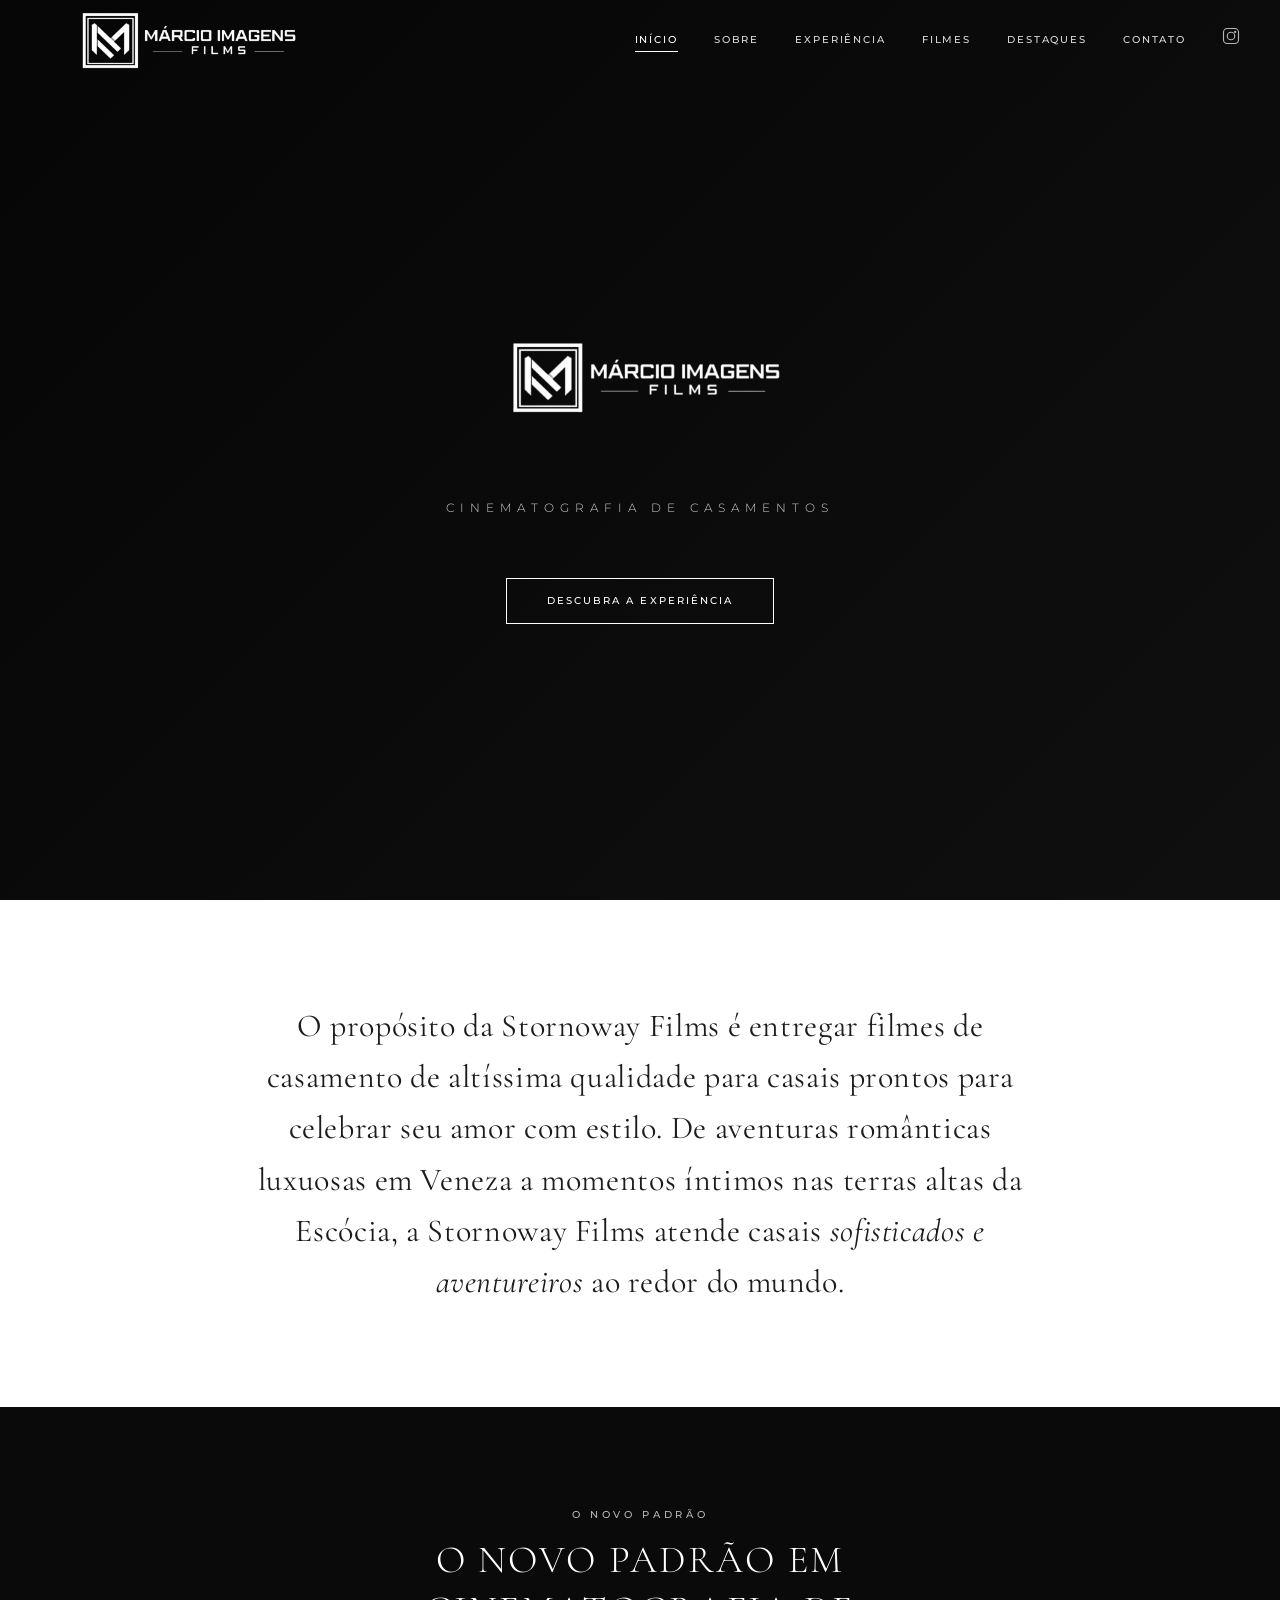
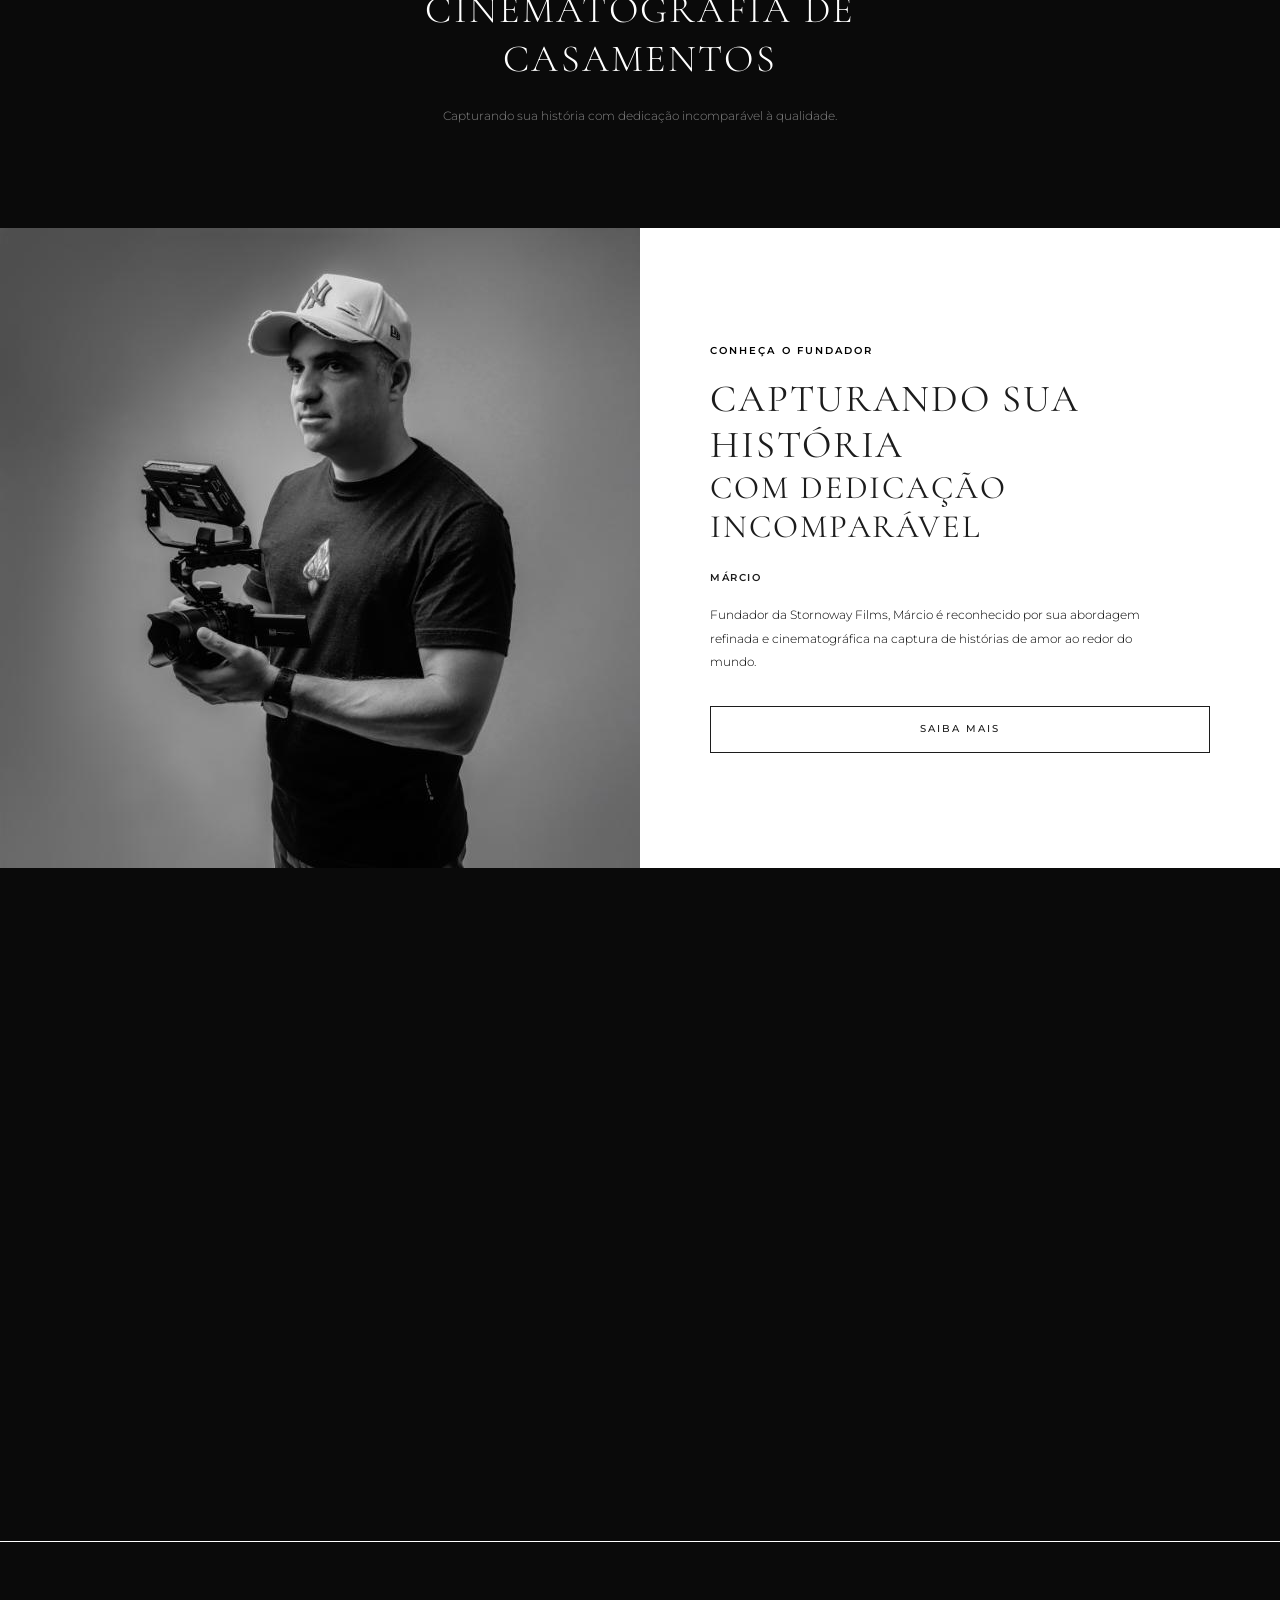
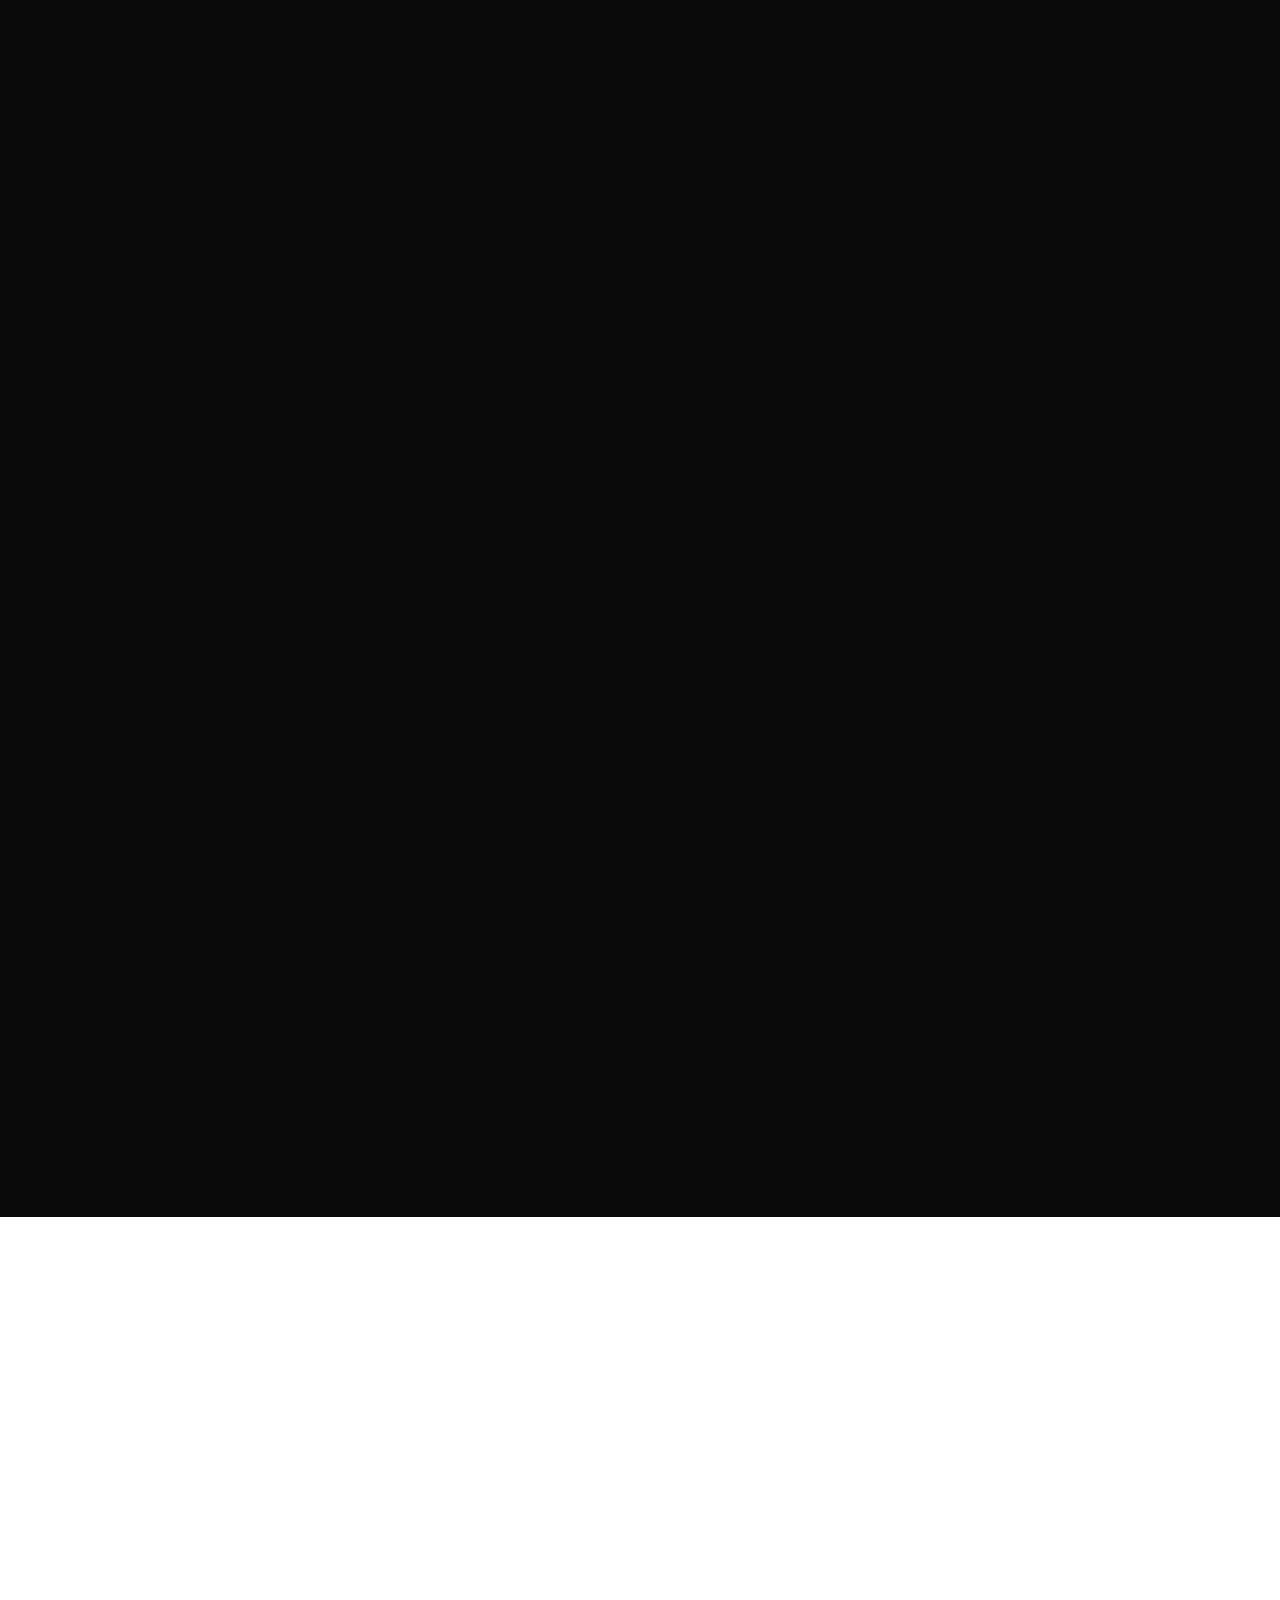
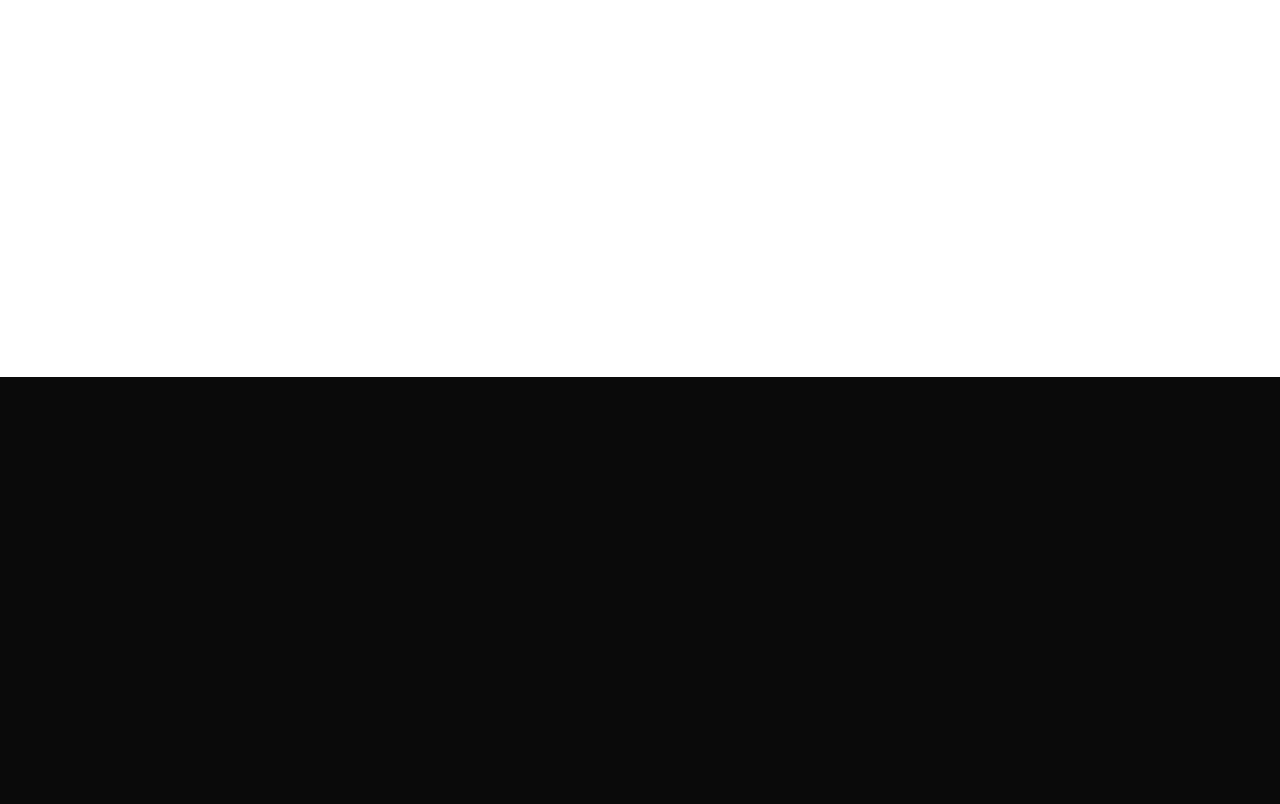
==== index.html @ 3cc6d854 "feat(home): swap hero video to download3.mp4 (compressed)" ====
<!DOCTYPE html>
<html lang="pt-BR">
<head>
  <meta charset="UTF-8" />
  <meta name="viewport" content="width=device-width, initial-scale=1" />
  <meta name="description" content="Stornoway Films — O novo padrão em cinematografia de casamentos. Capturando sua história com dedicação incomparável à qualidade." />
  <meta name="theme-color" content="#0A0A0A" />
  <link rel="preconnect" href="https://fonts.googleapis.com" />
  <link rel="preconnect" href="https://fonts.gstatic.com" crossorigin />
  <link rel="preload" as="image" href="/uploads/images/logo-transparente.png" fetchpriority="high" />
  <link rel="preload" as="video" href="/uploads/videos/download3.mp4" type="video/mp4" />
  <link rel="preload" as="style" href="/assets/css/style.css?v=20260422k" />
  <link href="https://fonts.googleapis.com/css2?family=Cormorant+Garamond:ital,wght@0,300;0,400;1,300;1,400&family=Great+Vibes&family=Montserrat:wght@300;400;500;600;700&display=swap" rel="stylesheet" />
  <title>Márcio Imagens e Filmes — Cinematografia de Casamentos</title>
  <link rel="stylesheet" href="/assets/css/style.css?v=20260422k" />
</head>
<body class="intro-active">

  <!-- ====== NETFLIX INTRO ====== -->
  <div class="intro-overlay" id="introOverlay">
    <img src="/uploads/images/logo-transparente.png" alt="Márcio Imagens e Filmes" class="intro-overlay__logo" fetchpriority="high" decoding="async" />
  </div>
  <script>
  (function(){
    var o=document.getElementById('introOverlay');
    if(!o)return;
    // Respeita preferência de movimento reduzido e libera o scroll cedo
    var reduce = window.matchMedia && window.matchMedia('(prefers-reduced-motion: reduce)').matches;
    var doneMs = reduce ? 180 : 450;
    var fadeMs = reduce ? 100 : 180;
    var finished = false;
    // Permite pular a intro com clique/toque/tecla
    function finishIntro() {
      if (finished) return;
      finished = true;
      if (o.parentNode) o.parentNode.removeChild(o);
      document.body.classList.remove('intro-active');
    }
    function startOutro() {
      if (o.classList.contains('intro--done')) return;
      o.classList.add('intro--done');
      setTimeout(finishIntro, fadeMs);
    }
    o.addEventListener('click', startOutro, { passive: true });
    window.addEventListener('keydown', function(e){ if(e.key==='Escape'||e.key===' '||e.key==='Enter') startOutro(); }, { once: true });
    setTimeout(startOutro, doneMs);
  })();
  </script>

  <!-- ====== NAVIGATION ====== -->
  <nav class="nav nav--transparent" id="navbar">
    <a href="/" class="nav__logo">
      <img src="/uploads/images/logo-transparente.png" alt="Márcio Imagens e Filmes" class="nav__logo-img" fetchpriority="high" decoding="async" />
    </a>
    <div class="nav__links">
      <a href="/" class="nav__link nav__link--active">Início</a>
      <a href="/about.html" class="nav__link">Sobre</a>
      <a href="/experience.html" class="nav__link">Experiência</a>
      <a href="/films.html" class="nav__link">Filmes</a>
      <a href="/featured-films.html" class="nav__link">Destaques</a>
      <a href="/contact.html" class="nav__link">Contato</a>
      <a href="https://www.instagram.com/stornowayfilms/" target="_blank" rel="noopener" class="nav__social" aria-label="Instagram">
        <svg width="18" height="18" viewBox="0 0 24 24" fill="none" stroke="currentColor" stroke-width="1.5"><rect x="2" y="2" width="20" height="20" rx="5"/><circle cx="12" cy="12" r="5"/><circle cx="17.5" cy="6.5" r="1.5" fill="currentColor" stroke="none"/></svg>
      </a>
    </div>
    <button class="nav__hamburger" id="hamburger" aria-label="Menu">
      <span></span><span></span><span></span>
    </button>
  </nav>

  <!-- Mobile Menu -->
  <div class="nav__mobile" id="mobileMenu">
    <a href="/" class="nav__mobile-link">Início</a>
    <a href="/about.html" class="nav__mobile-link">Sobre</a>
    <a href="/experience.html" class="nav__mobile-link">Experiência</a>
    <a href="/films.html" class="nav__mobile-link">Filmes</a>
    <a href="/featured-films.html" class="nav__mobile-link">Destaques</a>
    <a href="/contact.html" class="nav__mobile-link">Contato</a>
  </div>

  <!-- ====== HERO ====== -->
  <section class="hero">
    <div class="hero__bg">
      <video src="/uploads/videos/download3.mp4" autoplay muted loop playsinline preload="metadata"></video>
    </div>
    <div class="hero__overlay"></div>
    <div class="hero__content">
      <img src="/uploads/images/logo-transparente.png" alt="Márcio Imagens e Filmes" class="hero__logo" />
      <p class="hero__subtitle" data-cms="hero_subtitle_bottom">Cinematografia de Casamentos</p>
      <a href="/experience.html" class="btn btn--outline-white" style="margin-top: 20px;" data-cms="hero_cta_text">Descubra a Experiência</a>
    </div>
  </section>

  <!-- ====== BRAND STATEMENT ====== -->
  <section class="brand-statement reveal">
    <div class="brand-statement__inner">
      <p class="brand-statement__text" data-cms="brand_statement">
        O propósito da Stornoway Films é entregar filmes de casamento de altíssima qualidade para casais prontos para celebrar seu amor com estilo. De aventuras românticas luxuosas em Veneza a momentos íntimos nas terras altas da Escócia, a Stornoway Films atende casais <em>sofisticados e aventureiros</em> ao redor do mundo.
      </p>
    </div>
  </section>

  <!-- ====== THE RE-IMAGINED STANDARD ====== -->
  <section class="cta-section cta-section--black reveal">
    <span class="section-label section-label--light">O Novo Padrão</span>
    <h2 class="cta-section__title" style="color: var(--white); max-width: 700px; margin: 0 auto 20px;">O Novo Padrão em Cinematografia de Casamentos</h2>
    <p style="font-family: var(--font-sans); font-size: 0.75rem; font-weight: 300; line-height: 1.9; color: rgba(255,255,255,0.5); max-width: 550px; margin: 0 auto;">
      Capturando sua história com dedicação incomparável à qualidade.
    </p>
  </section>


  <!-- ====== MEET THE FOUNDERS ====== -->
  <section class="split split--cream reveal">
    <div class="split__image">
      <img src="/uploads/images/foto-do-fundador.png" alt="Márcio — Fundador" loading="lazy" data-cms="founder_image" />
    </div>
    <div class="split__content">
      <span class="split__heading">Conheça o Fundador</span>
      <h2 class="split__title">Capturando Sua História<span>Com Dedicação Incomparável</span></h2>
      <p class="split__names" data-cms="founder_name">Márcio</p>
      <p class="split__text" data-cms="founder_bio">
        Fundador da Stornoway Films, Márcio é reconhecido por sua abordagem refinada e cinematográfica na captura de histórias de amor ao redor do mundo.
      </p>
      <a href="/about.html" class="btn btn--outline-dark">Saiba Mais</a>
    </div>
  </section>

  <!-- ====== FEATURED FILMS PREVIEW ====== -->
  <section class="films-grid reveal">
    <div class="films-grid__header">
      <span class="section-label section-label--light">Portfólio</span>
      <h2 class="films-grid__title">Filmes em Destaque</h2>
      <p class="films-grid__subtitle">Da sua primeira consulta à entrega do seu filme de casamento, estamos comprometidos com a excelência em cada etapa.</p>
    </div>
    <div class="films-grid__items">
      <a href="/featured-films.html" class="film-card">
        <img src="https://images.unsplash.com/photo-1583939003579-730e3918a45a?w=600&q=80" alt="Adriana & Tyler" loading="lazy" />
        <div class="film-card__overlay">
          <span class="film-card__name">Adriana &amp; Tyler</span>
          <span class="film-card__location">Salt Lake City, UT</span>
        </div>
      </a>
      <a href="/featured-films.html" class="film-card">
        <img src="https://images.unsplash.com/photo-1606216794074-735e91aa2c92?w=600&q=80" alt="McKenzie & Spencer" loading="lazy" />
        <div class="film-card__overlay">
          <span class="film-card__name">McKenzie &amp; Spencer</span>
          <span class="film-card__location">Seattle, WA</span>
        </div>
      </a>
      <a href="/featured-films.html" class="film-card">
        <img src="https://images.unsplash.com/photo-1465495976277-4387d4b0b4c6?w=600&q=80" alt="Mason & Jeff" loading="lazy" />
        <div class="film-card__overlay">
          <span class="film-card__name">Mason &amp; Jeff</span>
          <span class="film-card__location">Aspen, CO</span>
        </div>
      </a>
    </div>
    <a href="/films.html" class="btn btn--outline-white">Ver Todos os Filmes</a>
  </section>

  <!-- ====== DEPOIMENTO ====== -->
  <section class="testimonial reveal">
    <div class="testimonial__bg">
      <video src="/uploads/videos/download%20(2).mp4" autoplay muted loop playsinline preload="metadata"></video>
    </div>
    <div class="testimonial__overlay"></div>
    <div class="testimonial__content">
      <p class="testimonial__label">Luxo Atemporal</p>
      <h2 class="testimonial__heading">Amor dos Clientes</h2>
      <p class="testimonial__quote" data-cms="testimonial_quote">
        "Nem sei por onde começar. O trabalho deles fala por si só. Nunca me senti tão confortável diante de uma câmera. O vídeo que criaram... <em>foi uma obra-prima.</em> Foi tão pessoal à nossa história, nosso relacionamento e jornada. Não consigo recomendá-los o suficiente."
      </p>
      <p class="testimonial__author" data-cms="testimonial_author">Dallin e Morgan</p>
    </div>
  </section>

  <!-- ====== SHOWREEL VIDEO ====== -->
  <section class="film-video-section reveal">
    <div class="film-video-section__inner">
      <p class="film-video-section__label">Assista</p>
      <h3 class="film-video-section__title">Showreel 2026</h3>
      <div class="video-embed">
        <iframe src="https://www.youtube.com/embed/VIDEO_ID_SHOWREEL" title="Stornoway Films — Showreel 2026" allow="accelerometer; autoplay; clipboard-write; encrypted-media; gyroscope; picture-in-picture" allowfullscreen loading="lazy"></iframe>
      </div>
    </div>
  </section>

  <!-- ====== CTA ====== -->
  <section class="cta-section cta-section--cream reveal">
    <p class="cta-section__subtitle">Vamos Capturar Sua História</p>
    <h2 class="cta-section__title">Viva um Filme de Casamento<br>Tão Inesquecível Quanto Seu Amor</h2>
    <a href="/contact.html" class="btn btn--solid-dark">Entre em Contato</a>
  </section>

  <!-- ====== IMAGE BANNER ====== -->
  <section class="image-banner">
    <img src="https://images.unsplash.com/photo-1519741497674-611481863552?w=400&q=80" alt="" loading="lazy" />
    <img src="https://images.unsplash.com/photo-1583939003579-730e3918a45a?w=400&q=80" alt="" loading="lazy" />
    <img src="https://images.unsplash.com/photo-1606216794074-735e91aa2c92?w=400&q=80" alt="" loading="lazy" />
    <img src="https://images.unsplash.com/photo-1465495976277-4387d4b0b4c6?w=400&q=80" alt="" loading="lazy" />
  </section>

  <!-- ====== FOOTER ====== -->
  <footer class="footer">
    <img src="/uploads/images/logo-transparente.png" alt="Stornoway Films" class="footer__logo-img" loading="lazy" decoding="async" />
    <p class="footer__tagline" data-cms="footer_tagline">Cinematografia de Casamentos</p>
    <p class="footer__desc" data-cms="footer_description">
      Uma produtora internacional de filmes de casamento de luxo, construindo uma comunidade de aprendizado e inspiração para cineastas.
    </p>
    <nav class="footer__nav">
      <a href="/" class="footer__link">Início</a>
      <a href="/about.html" class="footer__link">Sobre</a>
      <a href="/experience.html" class="footer__link">Experiência</a>
      <a href="/films.html" class="footer__link">Filmes</a>
      <a href="/featured-films.html" class="footer__link">Destaques</a>
      <a href="/contact.html" class="footer__link">Contato</a>
    </nav>
    <div class="footer__social">
      <a href="https://www.instagram.com/stornowayfilms/" target="_blank" rel="noopener" aria-label="Instagram">
        <svg width="20" height="20" viewBox="0 0 24 24" fill="none" stroke="currentColor" stroke-width="1.5"><rect x="2" y="2" width="20" height="20" rx="5"/><circle cx="12" cy="12" r="5"/><circle cx="17.5" cy="6.5" r="1.5" fill="currentColor" stroke="none"/></svg>
      </a>
      <a href="mailto:contact@stornowayfilms.com" aria-label="Email">
        <svg width="20" height="20" viewBox="0 0 24 24" fill="none" stroke="currentColor" stroke-width="1.5"><rect x="2" y="4" width="20" height="16" rx="2"/><path d="M22 7l-10 7L2 7"/></svg>
      </a>
    </div>
    <div class="footer__bottom">
      <p class="footer__copy">&copy; 2026 Stornoway Films. Todos os direitos reservados.</p>
    </div>
  </footer>

  <script src="/assets/js/main.js?v=20260422k" defer></script>
  <script src="/assets/js/cms.js?v=20260422k" defer></script>
</body>
</html>
---- assets/css/style.css ----
/* ===== RESET & BASE ===== */
*, *::before, *::after { box-sizing: border-box; margin: 0; padding: 0; }
html { scroll-behavior: smooth; }

:root {
  --black: #0A0A0A;
  --dark: #1C1C1C;
  --cream: #FFFFFF;
  --bone: #F0EBE3;
  --champagne: #C9B8A0;
  --white: #FFFFFF;
  --gray: #000000;
  --gray-light: #000000;
  --gray-dark: #000000;

  --font-serif: 'Cormorant Garamond', 'Georgia', serif;
  --font-sans: 'Montserrat', 'Helvetica Neue', sans-serif;
  --font-script: 'Great Vibes', cursive;

  --container: 1200px;
  --container-narrow: 800px;
  --nav-height: 80px;
  --transition: 0.4s ease;
}

html {
  scroll-behavior: smooth;
  font-size: 16px;
  -webkit-font-smoothing: antialiased;
  -moz-osx-font-smoothing: grayscale;
}

body {
  font-family: var(--font-sans);
  color: var(--dark);
  background: var(--white);
  line-height: 1.6;
  overflow-x: hidden;
}

/* ===== NETFLIX-STYLE INTRO ===== */
.intro-overlay {
  position: fixed;
  top: 0;
  left: 0;
  width: 100%;
  height: 100%;
  z-index: 99999;
  background: #000;
  display: flex;
  align-items: center;
  justify-content: center;
  pointer-events: all;
}
.intro-overlay.intro--done {
  pointer-events: none;
  animation: introFadeOut 0.2s ease forwards;
}
.intro-overlay__logo {
  width: min(540px, 70vw);
  height: auto;
  max-width: none;
  opacity: 0;
  transform: scale(0.92) translateZ(0);
  will-change: transform, opacity;
  animation: introLogoIn 0.75s cubic-bezier(0.22, 0.61, 0.36, 1) forwards;
}
.intro--done .intro-overlay__logo {
  animation: none;
  opacity: 1;
  transform: scale(1);
}

@keyframes introLogoIn {
  0%   { opacity: 0; transform: scale(0.92); }
  60%  { opacity: 1; transform: scale(1.01); }
  100% { opacity: 1; transform: scale(1); }
}

@keyframes introFadeOut {
  0% { opacity: 1; }
  100% { opacity: 0; visibility: hidden; }
}

body.intro-active {
  overflow: hidden !important;
}
/* Safety: if JS fails, auto-dismiss intro after 3.5s */
.intro-overlay {
  animation: introSafetyFade 0s linear 3.5s forwards;
}
@keyframes introSafetyFade {
  to { opacity: 0; visibility: hidden; pointer-events: none; }
}


/* Performance: seções grandes fora da dobra só renderizam quando visíveis */
.brand-statement,
.cta-section,
.split,
.films-grid,
.testimonial,
.film-video-section,
.image-banner,
.footer {
  content-visibility: auto;
  contain-intrinsic-size: 1px 600px;
}

h1, h2, h3, h4, h5, h6 {
  font-family: var(--font-serif);
  font-weight: 400;
  line-height: 1.15;
}

a { color: inherit; text-decoration: none; }
img { display: block; max-width: 100%; height: auto; }
ul { list-style: none; }
button { cursor: pointer; font-family: var(--font-sans); }
input, textarea, select { font-family: var(--font-sans); }

::selection { background: var(--champagne); color: var(--black); }

/* ===== UTILITIES ===== */
.container {
  max-width: var(--container);
  margin: 0 auto;
  padding: 0 40px;
}
.container--narrow {
  max-width: var(--container-narrow);
  margin: 0 auto;
  padding: 0 40px;
}
.text-center { text-align: center; }
.uppercase { text-transform: uppercase; }
.sr-only {
  position: absolute; width: 1px; height: 1px;
  padding: 0; margin: -1px; overflow: hidden;
  clip: rect(0,0,0,0); border: 0;
}

/* ===== SECTION LABEL (small caps above headings) ===== */
.section-label {
  font-family: var(--font-sans);
  font-size: 0.65rem;
  font-weight: 500;
  letter-spacing: 0.35em;
  text-transform: uppercase;
  margin-bottom: 12px;
  display: block;
}
.section-label--light { color: var(--white); opacity: 0.7; }
.section-label--dark  { color: var(--gray); }

/* ===== BUTTONS ===== */
.btn {
  display: inline-block;
  font-family: var(--font-sans);
  font-size: 0.65rem;
  font-weight: 500;
  letter-spacing: 0.2em;
  text-transform: uppercase;
  padding: 14px 40px;
  border: 1px solid;
  transition: all var(--transition);
  cursor: pointer;
  text-align: center;
}
.btn--outline-white {
  border-color: var(--white);
  color: var(--white);
  background: transparent;
}
.btn--outline-white:hover {
  background: var(--white);
  color: var(--black);
}
.btn--outline-dark {
  border-color: var(--dark);
  color: var(--dark);
  background: transparent;
}
.btn--outline-dark:hover {
  background: var(--dark);
  color: var(--white);
}
.btn--solid-dark {
  background: var(--black);
  color: var(--white);
  border-color: var(--black);
}
.btn--solid-dark:hover {
  background: var(--dark);
  border-color: var(--dark);
}

/* Underline link */
.link-underline {
  font-family: var(--font-sans);
  font-size: 0.65rem;
  letter-spacing: 0.2em;
  text-transform: uppercase;
  border-bottom: 1px solid;
  padding-bottom: 3px;
  transition: opacity var(--transition);
}
.link-underline:hover { opacity: 0.6; }

/* ===== NAVIGATION ===== */
.nav {
  position: fixed;
  top: 0; left: 0; right: 0;
  z-index: 1000;
  padding: 0 40px;
  height: var(--nav-height);
  display: flex;
  align-items: center;
  justify-content: space-between;
  transition: all var(--transition);
}
.nav--transparent { background: transparent; }
.nav--scrolled {
  background: rgba(10,10,10,0.95);
  backdrop-filter: blur(10px);
  -webkit-backdrop-filter: blur(10px);
}
.nav--light {
  background: transparent;
}
.nav--light.nav--scrolled {
  background: rgba(244,239,232,0.97);
  backdrop-filter: blur(10px);
}

.nav__logo {
  z-index: 10;
}
.nav__logo-img {
  height: clamp(96px, 18vh, 180px);
  width: auto;
  display: block;
  max-width: 100%;
  object-fit: contain;
}
.nav__logo-text {
  font-family: var(--font-serif);
  font-size: 1.1rem;
  font-weight: 400;
  letter-spacing: 0.25em;
  text-transform: uppercase;
  color: var(--white);
  transition: color var(--transition);
}
.nav--light .nav__logo-text { color: var(--dark); }
.nav--light.nav--scrolled .nav__logo-text { color: var(--dark); }

.nav__links {
  display: flex;
  align-items: center;
  gap: 36px;
}
.nav__link {
  font-family: var(--font-sans);
  font-size: 0.65rem;
  font-weight: 500;
  letter-spacing: 0.18em;
  text-transform: uppercase;
  color: rgba(255,255,255,0.85);
  transition: color var(--transition);
  position: relative;
}
.nav__link:hover, .nav__link--active { color: var(--white); }
.nav__link--active::after {
  content: '';
  position: absolute;
  bottom: -4px; left: 0;
  width: 100%; height: 1px;
  background: var(--white);
}
.nav--light .nav__link { color: var(--gray-dark); }
.nav--light .nav__link:hover,
.nav--light .nav__link--active { color: var(--dark); }
.nav--light .nav__link--active::after { background: var(--dark); }

.nav__social {
  color: rgba(255,255,255,0.7);
  transition: color var(--transition);
}
.nav__social:hover { color: var(--white); }
.nav--light .nav__social { color: var(--gray); }
.nav--light .nav__social:hover { color: var(--dark); }

/* Hamburger */
.nav__hamburger {
  display: none;
  background: none;
  border: none;
  cursor: pointer;
  padding: 4px;
  z-index: 10;
}
.nav__hamburger span {
  display: block;
  width: 24px;
  height: 1.5px;
  background: var(--white);
  margin: 5px 0;
  transition: all 0.3s ease;
}
.nav--light .nav__hamburger span { background: var(--dark); }
.nav__hamburger.active span:nth-child(1) { transform: rotate(45deg) translate(5px, 4px); }
.nav__hamburger.active span:nth-child(2) { opacity: 0; }
.nav__hamburger.active span:nth-child(3) { transform: rotate(-45deg) translate(5px, -4px); }

/* Mobile menu */
.nav__mobile {
  position: fixed;
  top: 0; right: 0; bottom: 0;
  left: auto;
  width: 50vw;
  max-width: 420px;
  min-width: 220px;
  background: var(--black);
  z-index: 1200;
  display: flex;
  flex-direction: column;
  align-items: center;
  justify-content: flex-start;
  gap: 28px;
  padding: 72px 24px 24px;
  transform: translateX(100%);
  transition: transform 0.35s cubic-bezier(0.22, 0.61, 0.36, 1);
  box-shadow: -12px 0 40px rgba(0,0,0,0.4);
  visibility: hidden;
}
.nav__mobile.active { transform: translateX(0); visibility: visible; }

/* Backdrop */
.nav__backdrop {
  position: fixed;
  inset: 0;
  background: rgba(0,0,0,0.5);
  opacity: 0;
  visibility: hidden;
  transition: opacity 0.3s ease, visibility 0.3s ease;
  z-index: 1150;
}
.nav__backdrop.active { opacity: 1; visibility: visible; }

/* Close arrow button */
.nav__mobile-close {
  position: absolute;
  top: 18px;
  left: 18px;
  background: none;
  border: none;
  color: rgba(255,255,255,0.85);
  cursor: pointer;
  padding: 8px;
  display: flex;
  align-items: center;
  justify-content: center;
  transition: color 0.2s, transform 0.2s;
}
.nav__mobile-close:hover { color: var(--white); transform: translateX(-2px); }

.nav__hamburger { z-index: 1300; }
body.no-scroll { overflow: hidden !important; }
.nav__mobile-link {
  font-family: var(--font-sans);
  font-size: 0.8rem;
  letter-spacing: 0.3em;
  text-transform: uppercase;
  color: rgba(255,255,255,0.7);
  transition: color 0.3s;
}
.nav__mobile-link:hover { color: var(--white); }

@media (max-width: 900px) {
  .nav__links { display: none !important; }
  .nav__hamburger { display: block !important; }
  .nav { padding: 0 20px; }
  .nav__logo-img { height: clamp(96px, 14vh, 150px); }
}
@media (max-width: 600px) {
  .nav__logo-img { height: clamp(88px, 12vh, 120px); }
}
@media (prefers-reduced-motion: reduce) {
  .intro-overlay__logo { animation-duration: 0.5s !important; }
  *, *::before, *::after {
    animation-duration: 0.01ms !important;
    transition-duration: 0.01ms !important;
    scroll-behavior: auto !important;
  }
}

/* ===== HERO SECTION (full-screen, dark) ===== */
.hero {
  position: relative;
  width: 100%;
  height: 100vh;
  display: flex;
  align-items: center;
  justify-content: center;
  overflow: hidden;
  background: var(--black);
}
.hero--short { height: 65vh; }
.hero--medium { height: 75vh; }
.hero__bg {
  position: absolute;
  inset: 0;
  background: #000 linear-gradient(135deg, #0a0a0a 0%, #1c1c1c 100%);
}
.hero__bg img,
.hero__bg video {
  width: 100%; height: 100%;
  object-fit: cover;
}
.hero__overlay {
  position: absolute;
  inset: 0;
  background: rgba(0,0,0,0.45);
  z-index: 1;
}
.hero__content {
  position: relative;
  z-index: 2;
  text-align: center;
  color: var(--white);
  padding: 0 20px;
  max-width: 900px;
}
.hero__title {
  font-family: var(--font-serif);
  font-size: clamp(2.8rem, 6vw, 5.5rem);
  font-weight: 300;
  letter-spacing: 0.06em;
  line-height: 1.05;
  color: var(--white);
  margin-bottom: 20px;
}
.hero__title em {
  font-style: italic;
  font-weight: 300;
}
.hero__logo {
  max-width: min(360px, 63vw);
  height: auto;
  margin: 0 auto 20px;
  display: block;
  filter: brightness(1.1);
}
.hero__subtitle {
  font-family: var(--font-sans);
  font-size: 0.75rem;
  font-weight: 300;
  letter-spacing: 0.5em;
  text-transform: uppercase;
  opacity: 0.8;
  margin-bottom: 40px;
}
.hero__page-title {
  font-family: var(--font-sans);
  font-size: 0.7rem;
  font-weight: 500;
  letter-spacing: 0.4em;
  text-transform: uppercase;
  color: var(--white);
  margin-bottom: 16px;
}
.hero__page-heading {
  font-family: var(--font-serif);
  font-size: clamp(2.5rem, 5vw, 4.5rem);
  font-weight: 300;
  font-style: italic;
  letter-spacing: 0.04em;
  color: var(--white);
}

/* ===== YOUTUBE EMBED ===== */
.video-embed {
  position: relative;
  width: 100%;
  padding-bottom: 56.25%; /* 16:9 */
  height: 0;
  overflow: hidden;
  background: var(--black);
  border-radius: 4px;
}
.video-embed iframe {
  position: absolute;
  top: 0; left: 0;
  width: 100%; height: 100%;
  border: 0;
}
.video-embed__placeholder {
  position: absolute;
  inset: 0;
  display: flex;
  flex-direction: column;
  align-items: center;
  justify-content: center;
  gap: 12px;
  color: rgba(255,255,255,0.55);
  background: linear-gradient(135deg, #0a0a0a 0%, #1a1a1a 100%);
  font-family: var(--font-sans);
  font-size: 0.7rem;
  letter-spacing: 0.3em;
  text-transform: uppercase;
}
.video-embed__placeholder svg { opacity: 0.6; }
.film-video-section {
  background: var(--black);
  padding: 60px 40px;
}
.film-video-section__inner {
  max-width: 900px;
  margin: 0 auto;
}
.film-video-section__label {
  font-family: var(--font-sans);
  font-size: 0.65rem;
  font-weight: 500;
  letter-spacing: 0.3em;
  text-transform: uppercase;
  color: rgba(255,255,255,0.5);
  text-align: center;
  margin-bottom: 12px;
}
.film-video-section__title {
  font-family: var(--font-serif);
  font-size: clamp(1.5rem, 3vw, 2.2rem);
  font-weight: 300;
  font-style: italic;
  color: var(--white);
  text-align: center;
  margin-bottom: 30px;
}

/* ===== INTRO / BRAND STATEMENT ===== */
.brand-statement {
  background: var(--cream);
  padding: 100px 40px;
  text-align: center;
}
.brand-statement__inner {
  max-width: 800px;
  margin: 0 auto;
}
.brand-statement__text {
  font-family: var(--font-serif);
  font-size: clamp(1.4rem, 2.5vw, 2rem);
  font-weight: 400;
  line-height: 1.6;
  color: var(--dark);
  letter-spacing: 0.02em;
}
.brand-statement__text em {
  font-style: italic;
}

/* ===== TWO-COLUMN SECTION ===== */
.split {
  display: grid;
  grid-template-columns: 1fr 1fr;
  min-height: 550px;
}
.split--reverse { direction: rtl; }
.split--reverse > * { direction: ltr; }
.split__image {
  overflow: hidden;
}
.split__image img {
  width: 100%; height: 100%;
  object-fit: cover;
}
.split__content {
  display: flex;
  flex-direction: column;
  justify-content: center;
  padding: 60px 70px;
}
.split--cream { background: var(--cream); }
.split--black .split__content { background: var(--black); color: var(--white); }
.split--bone .split__content { background: var(--bone); }
.split__heading {
  font-family: var(--font-sans);
  font-size: 0.65rem;
  font-weight: 600;
  letter-spacing: 0.2em;
  text-transform: uppercase;
  color: var(--gray);
  margin-bottom: 16px;
}
.split__title {
  font-family: var(--font-serif);
  font-size: clamp(1.6rem, 3vw, 2.6rem);
  font-weight: 400;
  letter-spacing: 0.05em;
  line-height: 1.2;
  margin-bottom: 24px;
  text-transform: uppercase;
}
.split__title span {
  display: block;
  font-size: 0.85em;
}
.split__names {
  font-family: var(--font-sans);
  font-size: 0.65rem;
  font-weight: 600;
  letter-spacing: 0.15em;
  text-transform: uppercase;
  margin-bottom: 16px;
}
.split__text {
  font-family: var(--font-sans);
  font-size: 0.78rem;
  font-weight: 300;
  line-height: 1.9;
  color: var(--gray);
  margin-bottom: 32px;
  max-width: 450px;
}
.split--black .split__text { color: rgba(255,255,255,0.6); }
.split--black .split__title { color: var(--white); }
.split--black .split__heading { color: rgba(255,255,255,0.5); }

@media (max-width: 900px) {
  .split {
    grid-template-columns: 1fr;
  }
  .split--reverse { direction: ltr; }
  .split__image { min-height: 350px; }
  .split__content { padding: 50px 30px; }
}

/* ===== FILM CARDS GRID ===== */
.films-grid {
  background: var(--black);
  padding: 80px 40px;
  text-align: center;
}
.films-grid__header {
  max-width: 700px;
  margin: 0 auto 50px;
}
.films-grid__title {
  font-family: var(--font-serif);
  font-size: clamp(1.8rem, 3.5vw, 2.8rem);
  font-weight: 300;
  color: var(--white);
  letter-spacing: 0.08em;
  text-transform: uppercase;
  margin-bottom: 16px;
}
.films-grid__subtitle {
  font-family: var(--font-sans);
  font-size: 0.75rem;
  font-weight: 300;
  letter-spacing: 0.05em;
  color: rgba(255,255,255,0.5);
  line-height: 1.8;
}
.films-grid__items {
  display: grid;
  grid-template-columns: repeat(3, 1fr);
  gap: 4px;
  max-width: 1100px;
  margin: 0 auto 50px;
}
.film-card {
  position: relative;
  overflow: hidden;
  aspect-ratio: 16/10;
  cursor: pointer;
}
.film-card img {
  width: 100%; height: 100%;
  object-fit: cover;
  transition: transform 0.6s ease;
}
.film-card:hover img { transform: scale(1.05); }
.film-card__overlay {
  position: absolute;
  inset: 0;
  background: linear-gradient(to top, rgba(0,0,0,0.7), transparent 60%);
  display: flex;
  flex-direction: column;
  justify-content: flex-end;
  padding: 20px;
  opacity: 0;
  transition: opacity 0.4s ease;
}
.film-card:hover .film-card__overlay { opacity: 1; }
.film-card__name {
  font-family: var(--font-sans);
  font-size: 0.6rem;
  font-weight: 500;
  letter-spacing: 0.15em;
  text-transform: uppercase;
  color: var(--white);
}
.film-card__location {
  font-family: var(--font-sans);
  font-size: 0.55rem;
  letter-spacing: 0.1em;
  color: rgba(255,255,255,0.6);
  margin-top: 4px;
}

@media (max-width: 768px) {
  .films-grid__items {
    grid-template-columns: 1fr;
    gap: 12px;
  }
  .films-grid { padding: 60px 20px; }
  .film-card__overlay { opacity: 1; }
}

/* ===== TESTIMONIAL SECTION ===== */
.testimonial {
  position: relative;
  min-height: 550px;
  display: flex;
  align-items: center;
  justify-content: center;
  overflow: hidden;
  background: var(--black);
}
.testimonial__bg {
  position: absolute;
  inset: 0;
  background: #000 linear-gradient(135deg, #0a0a0a 0%, #1c1c1c 100%);
}
.testimonial__bg img,
.testimonial__bg video {
  width: 100%; height: 100%;
  object-fit: cover;
}
.testimonial__overlay {
  position: absolute;
  inset: 0;
  background: rgba(0,0,0,0.6);
}
.testimonial__content {
  position: relative;
  z-index: 2;
  max-width: 700px;
  text-align: center;
  padding: 80px 40px;
}
.testimonial__label {
  font-family: var(--font-script);
  font-size: 1.8rem;
  color: var(--white);
  margin-bottom: 4px;
}
.testimonial__heading {
  font-family: var(--font-serif);
  font-size: clamp(1.8rem, 3vw, 2.5rem);
  font-weight: 300;
  color: var(--white);
  letter-spacing: 0.08em;
  text-transform: uppercase;
  margin-bottom: 32px;
}
.testimonial__quote {
  font-family: var(--font-sans);
  font-size: 0.65rem;
  font-weight: 400;
  letter-spacing: 0.08em;
  line-height: 2.2;
  text-transform: uppercase;
  color: rgba(255,255,255,0.9);
  margin-bottom: 24px;
}
.testimonial__author {
  font-family: var(--font-script);
  font-size: 1.5rem;
  color: var(--white);
}

/* ===== CTA SECTION ===== */
.cta-section {
  padding: 100px 40px;
  text-align: center;
}
.cta-section--cream { background: var(--cream); }
.cta-section--black {
  background: var(--black);
  color: var(--white);
}
.cta-section__title {
  font-family: var(--font-serif);
  font-size: clamp(1.6rem, 3vw, 2.5rem);
  font-weight: 300;
  letter-spacing: 0.06em;
  text-transform: uppercase;
  margin-bottom: 12px;
  line-height: 1.3;
}
.cta-section--cream .cta-section__title { color: var(--dark); }
.cta-section--black .cta-section__title { color: var(--white); }
.cta-section__subtitle {
  font-family: var(--font-script);
  font-size: 1.6rem;
  margin-bottom: 40px;
}
.cta-section--cream .cta-section__subtitle { color: var(--gray-dark); }
.cta-section--black .cta-section__subtitle { color: rgba(255,255,255,0.7); }

/* ===== ABOUT PAGE ===== */
.about-intro {
  background: var(--cream);
  padding: 100px 40px;
  text-align: center;
}
.about-intro__inner {
  max-width: 750px;
  margin: 0 auto;
}
.about-intro__heading {
  font-family: var(--font-sans);
  font-size: 0.65rem;
  font-weight: 600;
  letter-spacing: 0.3em;
  text-transform: uppercase;
  color: var(--gray);
  margin-bottom: 28px;
}
.about-intro__text {
  font-family: var(--font-serif);
  font-size: clamp(1.1rem, 2vw, 1.45rem);
  font-weight: 400;
  line-height: 1.8;
  color: var(--dark);
  letter-spacing: 0.015em;
}

/* Founders Bio */
.founders {
  padding: 0;
}
.founder-bio {
  display: grid;
  grid-template-columns: 1fr 1fr;
  min-height: 500px;
}
.founder-bio--reverse { direction: rtl; }
.founder-bio--reverse > * { direction: ltr; }
.founder-bio__image {
  overflow: hidden;
}
.founder-bio__image img {
  width: 100%; height: 100%;
  object-fit: cover;
}
.founder-bio__content {
  display: flex;
  flex-direction: column;
  justify-content: center;
  padding: 60px 70px;
  background: var(--cream);
}
.founder-bio__name {
  font-family: var(--font-serif);
  font-size: clamp(1.8rem, 3vw, 2.5rem);
  font-weight: 400;
  letter-spacing: 0.08em;
  text-transform: uppercase;
  color: var(--dark);
  margin-bottom: 8px;
}
.founder-bio__role {
  font-family: var(--font-sans);
  font-size: 0.6rem;
  font-weight: 600;
  letter-spacing: 0.2em;
  text-transform: uppercase;
  color: var(--gray);
  margin-bottom: 24px;
}
.founder-bio__text {
  font-family: var(--font-sans);
  font-size: 0.78rem;
  font-weight: 300;
  line-height: 1.9;
  color: var(--gray);
  max-width: 420px;
}

@media (max-width: 900px) {
  .founder-bio {
    grid-template-columns: 1fr;
  }
  .founder-bio--reverse { direction: ltr; }
  .founder-bio__image { min-height: 350px; }
  .founder-bio__content { padding: 50px 30px; }
}

/* Values */
.values {
  display: grid;
  grid-template-columns: repeat(3, 1fr);
  background: var(--white);
}
.value-card {
  padding: 80px 40px;
  text-align: center;
  border-right: 1px solid rgba(0,0,0,0.06);
}
.value-card:last-child { border-right: none; }
.value-card__icon {
  font-size: 1.8rem;
  margin-bottom: 20px;
  color: var(--champagne);
}
.value-card__title {
  font-family: var(--font-serif);
  font-size: 1.4rem;
  font-weight: 400;
  letter-spacing: 0.15em;
  text-transform: uppercase;
  color: var(--dark);
  margin-bottom: 16px;
}
.value-card__text {
  font-family: var(--font-sans);
  font-size: 0.78rem;
  font-weight: 300;
  line-height: 1.8;
  color: var(--gray);
  max-width: 280px;
  margin: 0 auto;
}

@media (max-width: 900px) {
  .values { grid-template-columns: 1fr; }
  .value-card {
    border-right: none;
    border-bottom: 1px solid rgba(0,0,0,0.06);
    padding: 50px 30px;
  }
}

/* ===== EXPERIENCE / INVESTMENT ===== */
.investment {
  background: var(--cream);
  padding: 100px 40px;
  text-align: center;
}
.investment__inner {
  max-width: 700px;
  margin: 0 auto;
}
.investment__label {
  font-family: var(--font-sans);
  font-size: 0.65rem;
  font-weight: 600;
  letter-spacing: 0.3em;
  text-transform: uppercase;
  color: var(--gray);
  margin-bottom: 12px;
}
.investment__title {
  font-family: var(--font-serif);
  font-size: clamp(1.8rem, 3.5vw, 2.8rem);
  font-weight: 300;
  letter-spacing: 0.06em;
  text-transform: uppercase;
  color: var(--dark);
  margin-bottom: 20px;
}
.investment__price {
  font-family: var(--font-sans);
  font-size: 0.7rem;
  font-weight: 600;
  letter-spacing: 0.15em;
  text-transform: uppercase;
  color: var(--dark);
  margin-bottom: 24px;
}
.investment__text {
  font-family: var(--font-sans);
  font-size: 0.78rem;
  font-weight: 300;
  line-height: 1.9;
  color: var(--gray);
  margin-bottom: 40px;
}
.investment__quote {
  font-family: var(--font-serif);
  font-size: clamp(1.2rem, 2vw, 1.6rem);
  font-weight: 400;
  font-style: italic;
  line-height: 1.6;
  color: var(--dark);
  max-width: 600px;
  margin: 0 auto;
}

/* ===== FAQ ===== */
.faq {
  padding: 100px 40px;
  background: var(--white);
}
.faq__inner {
  max-width: 700px;
  margin: 0 auto;
}
.faq__title {
  font-family: var(--font-sans);
  font-size: 0.7rem;
  font-weight: 600;
  letter-spacing: 0.25em;
  text-transform: uppercase;
  text-align: center;
  color: var(--dark);
  margin-bottom: 48px;
}
.faq__item {
  border-bottom: 1px solid rgba(0,0,0,0.1);
}
.faq__question {
  display: flex;
  align-items: center;
  justify-content: space-between;
  padding: 20px 0;
  cursor: pointer;
  background: none;
  border: none;
  width: 100%;
  text-align: left;
}
.faq__question-text {
  font-family: var(--font-sans);
  font-size: 0.7rem;
  font-weight: 600;
  letter-spacing: 0.12em;
  text-transform: uppercase;
  color: var(--dark);
}
.faq__toggle {
  font-size: 1.4rem;
  color: var(--gray);
  transition: transform 0.3s ease;
  flex-shrink: 0;
  margin-left: 16px;
}
.faq__item.active .faq__toggle {
  transform: rotate(45deg);
}
.faq__answer {
  max-height: 0;
  overflow: hidden;
  transition: max-height 0.4s ease;
}
.faq__answer-inner {
  padding: 0 0 20px;
}
.faq__answer-inner p {
  font-family: var(--font-sans);
  font-size: 0.78rem;
  font-weight: 300;
  line-height: 1.8;
  color: var(--gray);
}

/* ===== CONTACT ===== */
.contact-hero {
  background: var(--black);
  padding: 140px 40px 80px;
  text-align: center;
}
.contact-hero__label {
  font-family: var(--font-sans);
  font-size: 0.65rem;
  font-weight: 600;
  letter-spacing: 0.3em;
  text-transform: uppercase;
  color: rgba(255,255,255,0.5);
  margin-bottom: 16px;
}
.contact-hero__title {
  font-family: var(--font-serif);
  font-size: clamp(2rem, 4vw, 3.5rem);
  font-weight: 300;
  font-style: italic;
  color: var(--white);
  margin-bottom: 20px;
}
.contact-hero__text {
  font-family: var(--font-sans);
  font-size: 0.78rem;
  font-weight: 300;
  line-height: 1.8;
  color: rgba(255,255,255,0.6);
  max-width: 550px;
  margin: 0 auto;
}
.contact-hero__email {
  color: var(--white);
  border-bottom: 1px solid rgba(255,255,255,0.3);
  padding-bottom: 2px;
}

.contact-form-section {
  background: var(--cream);
  padding: 80px 40px;
}
.contact-form-section__inner {
  max-width: 720px;
  margin: 0 auto;
}
.contact-tabs {
  display: flex;
  border: 1px solid var(--dark);
  margin-bottom: 48px;
}
.contact-tab {
  flex: 1;
  padding: 14px;
  font-family: var(--font-sans);
  font-size: 0.6rem;
  font-weight: 600;
  letter-spacing: 0.15em;
  text-transform: uppercase;
  text-align: center;
  border: none;
  background: transparent;
  color: var(--dark);
  cursor: pointer;
  transition: all 0.3s;
}
.contact-tab--active {
  background: var(--dark);
  color: var(--white);
}
.contact-form {
  display: flex;
  flex-direction: column;
  gap: 32px;
}
.form-row {
  display: grid;
  grid-template-columns: 1fr 1fr;
  gap: 32px;
}
.form-field {
  display: flex;
  flex-direction: column;
  gap: 8px;
}
.form-field label {
  font-family: var(--font-sans);
  font-size: 0.65rem;
  font-weight: 600;
  letter-spacing: 0.1em;
  text-transform: uppercase;
  color: var(--dark);
}
.form-field input,
.form-field select,
.form-field textarea {
  background: transparent;
  border: none;
  border-bottom: 1px solid rgba(0,0,0,0.2);
  padding: 12px 0;
  font-size: 0.85rem;
  color: var(--dark);
  outline: none;
  transition: border-color 0.3s;
  font-family: var(--font-sans);
}
.form-field input:focus,
.form-field select:focus,
.form-field textarea:focus {
  border-color: var(--dark);
}
.form-field select {
  appearance: none;
  -webkit-appearance: none;
  background-image: url("data:image/svg+xml,%3Csvg xmlns='http://www.w3.org/2000/svg' width='12' height='7'%3E%3Cpath d='M1 1l5 5 5-5' stroke='%23333' stroke-width='1.2' fill='none'/%3E%3C/svg%3E");
  background-repeat: no-repeat;
  background-position: right 4px center;
  padding-right: 24px;
}
.form-field textarea {
  border: 1px solid rgba(0,0,0,0.15);
  padding: 16px;
  resize: vertical;
  min-height: 140px;
  border-radius: 2px;
}
.form-submit {
  margin-top: 8px;
}

@media (max-width: 600px) {
  .form-row { grid-template-columns: 1fr; gap: 32px; }
  .contact-form-section { padding: 60px 24px; }
}

/* ===== FILMS PORTFOLIO PAGE ===== */
.portfolio-grid {
  padding: 80px 40px;
  background: var(--white);
}
.portfolio-grid__inner {
  max-width: 1000px;
  margin: 0 auto;
}
.portfolio-item {
  display: grid;
  grid-template-columns: 1fr 1fr;
  gap: 40px;
  align-items: center;
  margin-bottom: 80px;
  padding-bottom: 80px;
  border-bottom: 1px solid rgba(0,0,0,0.06);
}
.portfolio-item:last-child {
  border-bottom: none;
  margin-bottom: 0;
  padding-bottom: 0;
}
.portfolio-item:nth-child(even) { direction: rtl; }
.portfolio-item:nth-child(even) > * { direction: ltr; }
.portfolio-item__media {
  overflow: hidden;
}
.portfolio-item__media img {
  width: 100%;
  aspect-ratio: 4/3;
  object-fit: cover;
  transition: transform 0.6s ease;
}
.portfolio-item:hover .portfolio-item__media img {
  transform: scale(1.03);
}
.portfolio-item__media .video-embed {
  position: relative;
  width: 100%;
  padding-bottom: 56.25%;
}
.portfolio-item__media .video-embed iframe {
  position: absolute;
  inset: 0;
  width: 100%;
  height: 100%;
  border: 0;
  border-radius: 4px;
}
.portfolio-item__info { padding: 0 20px; }
.portfolio-item__names {
  font-family: var(--font-script);
  font-size: 1.8rem;
  color: var(--dark);
  margin-bottom: 4px;
}
.portfolio-item__location {
  font-family: var(--font-sans);
  font-size: 0.6rem;
  font-weight: 600;
  letter-spacing: 0.2em;
  text-transform: uppercase;
  color: var(--gray);
  margin-bottom: 20px;
}
.portfolio-item__desc {
  font-family: var(--font-sans);
  font-size: 0.78rem;
  font-weight: 300;
  line-height: 1.9;
  color: var(--gray);
}

@media (max-width: 768px) {
  .portfolio-item {
    grid-template-columns: 1fr;
    gap: 24px;
  }
  .portfolio-item:nth-child(even) { direction: ltr; }
}

/* ===== FEATURED FILMS PAGE ===== */
.featured-film {
  padding: 0;
}
.featured-film__hero {
  position: relative;
  height: 80vh;
  overflow: hidden;
  display: flex;
  align-items: flex-end;
}
.featured-film__hero-bg {
  position: absolute; inset: 0;
}
.featured-film__hero-bg img,
.featured-film__hero-bg video {
  width: 100%; height: 100%;
  object-fit: cover;
}
.featured-film__hero-overlay {
  position: absolute; inset: 0;
  background: linear-gradient(to top, rgba(0,0,0,0.8), transparent 60%);
}
.featured-film__hero-content {
  position: relative;
  z-index: 2;
  padding: 60px;
  color: var(--white);
}
.featured-film__names {
  font-family: var(--font-serif);
  font-size: clamp(2rem, 4vw, 3.5rem);
  font-weight: 300;
  font-style: italic;
  color: var(--white);
  margin-bottom: 8px;
}
.featured-film__location {
  font-family: var(--font-sans);
  font-size: 0.65rem;
  letter-spacing: 0.25em;
  text-transform: uppercase;
  color: rgba(255,255,255,0.7);
}

.featured-film__details {
  background: var(--cream);
  padding: 80px 40px;
}
.featured-film__details-inner {
  max-width: 700px;
  margin: 0 auto;
}
.featured-film__about-label {
  font-family: var(--font-sans);
  font-size: 0.6rem;
  font-weight: 600;
  letter-spacing: 0.25em;
  text-transform: uppercase;
  color: var(--gray);
  margin-bottom: 20px;
}
.featured-film__about-text {
  font-family: var(--font-sans);
  font-size: 0.85rem;
  font-weight: 300;
  line-height: 1.9;
  color: var(--gray-dark);
  margin-bottom: 40px;
}
.featured-film__vendors-label {
  font-family: var(--font-sans);
  font-size: 0.6rem;
  font-weight: 600;
  letter-spacing: 0.25em;
  text-transform: uppercase;
  color: var(--gray);
  margin-bottom: 16px;
}
.featured-film__vendors {
  font-family: var(--font-sans);
  font-size: 0.78rem;
  font-weight: 300;
  line-height: 2;
  color: var(--gray);
}
.featured-film__vendors a {
  color: var(--dark);
  border-bottom: 1px solid rgba(0,0,0,0.2);
}

.featured-film__testimonial {
  background: var(--white);
  padding: 80px 40px;
  text-align: center;
}
.featured-film__testimonial-inner {
  max-width: 650px;
  margin: 0 auto;
}
.featured-film__testimonial-quote {
  font-family: var(--font-serif);
  font-size: clamp(1.1rem, 2vw, 1.4rem);
  font-weight: 400;
  font-style: italic;
  line-height: 1.8;
  color: var(--dark);
  margin-bottom: 24px;
}
.featured-film__testimonial-author {
  font-family: var(--font-sans);
  font-size: 0.65rem;
  font-weight: 600;
  letter-spacing: 0.15em;
  text-transform: uppercase;
  color: var(--gray);
}

/* Film gallery within featured */
.featured-film__gallery {
  display: grid;
  grid-template-columns: repeat(3, 1fr);
  gap: 4vh;
  padding: 4vh;
}
.featured-film__gallery img {
  width: 100%;
  aspect-ratio: 1;
  object-fit: cover;
  border-radius: 4px;
}

@media (max-width: 768px) {
  .featured-film__gallery {
    grid-template-columns: 1fr 1fr;
  }
  .featured-film__hero { height: 60vh; }
  .featured-film__hero-content { padding: 30px; }
}

/* ===== FOOTER ===== */
.footer {
  background: var(--black);
  padding: 80px 40px 40px;
  text-align: center;
}
.footer__logo {
  font-family: var(--font-serif);
  font-size: 1.3rem;
  font-weight: 400;
  letter-spacing: 0.3em;
  text-transform: uppercase;
  color: var(--white);
  margin-bottom: 8px;
}
.footer__logo-img {
  height: 40px;
  width: auto;
  display: inline-block;
  margin-bottom: 8px;
}
.footer__tagline {
  font-family: var(--font-sans);
  font-size: 0.6rem;
  font-weight: 300;
  letter-spacing: 0.4em;
  color: rgba(255,255,255,0.4);
  margin-bottom: 8px;
}
.footer__desc {
  font-family: var(--font-sans);
  font-size: 0.72rem;
  font-weight: 300;
  line-height: 1.8;
  color: rgba(255,255,255,0.5);
  max-width: 500px;
  margin: 0 auto 32px;
}
.footer__nav {
  display: flex;
  justify-content: center;
  gap: 32px;
  flex-wrap: wrap;
  margin-bottom: 32px;
}
.footer__link {
  font-family: var(--font-sans);
  font-size: 0.6rem;
  font-weight: 500;
  letter-spacing: 0.15em;
  text-transform: uppercase;
  color: rgba(255,255,255,0.6);
  transition: color 0.3s;
}
.footer__link:hover { color: var(--white); }
.footer__social {
  display: flex;
  justify-content: center;
  gap: 24px;
  margin-bottom: 40px;
}
.footer__social a {
  color: rgba(255,255,255,0.5);
  transition: color 0.3s;
}
.footer__social a:hover { color: var(--white); }
.footer__bottom {
  border-top: 1px solid rgba(255,255,255,0.08);
  padding-top: 24px;
}
.footer__copy {
  font-family: var(--font-sans);
  font-size: 0.6rem;
  letter-spacing: 0.1em;
  color: rgba(255,255,255,0.3);
}

/* ===== SCROLL ANIMATIONS ===== */
.reveal {
  opacity: 0;
  transform: translateY(30px);
  transition: opacity 0.8s ease, transform 0.8s ease;
}
.reveal.visible {
  opacity: 1;
  transform: translateY(0);
}

/* ===== IMAGE GRID GAP (for bottom gallery) ===== */
.image-banner {
  display: grid;
  grid-template-columns: repeat(4, 1fr);
  gap: 0;
}
.image-banner img {
  width: 100%;
  aspect-ratio: 1;
  object-fit: cover;
}

@media (max-width: 768px) {
  .image-banner {
    grid-template-columns: repeat(2, 1fr);
  }
}

/* ===== EXPERIENCE PAGE SPECIFIC ===== */
.experience-intro {
  background: var(--cream);
  padding: 100px 40px;
  text-align: center;
}
.experience-intro__inner {
  max-width: 700px;
  margin: 0 auto;
}
.experience-intro__heading {
  font-family: var(--font-sans);
  font-size: 0.65rem;
  font-weight: 600;
  letter-spacing: 0.3em;
  text-transform: uppercase;
  color: var(--gray);
  margin-bottom: 28px;
}
.experience-intro__text {
  font-family: var(--font-sans);
  font-size: 0.82rem;
  font-weight: 300;
  line-height: 1.9;
  color: var(--gray-dark);
}

/* Large quote block */
.quote-block {
  background: var(--white);
  padding: 80px 40px;
  text-align: center;
}
.quote-block__text {
  font-family: var(--font-serif);
  font-size: clamp(1.3rem, 2.5vw, 2rem);
  font-weight: 400;
  font-style: italic;
  line-height: 1.6;
  color: var(--dark);
  max-width: 700px;
  margin: 0 auto;
  letter-spacing: 0.02em;
}

/* Delivery info */
.delivery-info {
  background: var(--black);
  padding: 80px 40px;
}
.delivery-info__inner {
  max-width: 900px;
  margin: 0 auto;
  display: grid;
  grid-template-columns: repeat(3, 1fr);
  gap: 40px;
  text-align: center;
}
.delivery-info__item {}
.delivery-info__number {
  font-family: var(--font-serif);
  font-size: 3rem;
  font-weight: 300;
  color: var(--white);
  margin-bottom: 8px;
}
.delivery-info__label {
  font-family: var(--font-sans);
  font-size: 0.6rem;
  font-weight: 600;
  letter-spacing: 0.2em;
  text-transform: uppercase;
  color: rgba(255,255,255,0.5);
  margin-bottom: 12px;
}
.delivery-info__desc {
  font-family: var(--font-sans);
  font-size: 0.72rem;
  font-weight: 300;
  line-height: 1.7;
  color: rgba(255,255,255,0.4);
}

@media (max-width: 768px) {
  .delivery-info__inner {
    grid-template-columns: 1fr;
    gap: 40px;
  }
}

/* ===== PAGE TRANSITIONS ===== */
.page-content {
  opacity: 1;
  transition: opacity 0.3s ease;
}

/* ===== COMPREHENSIVE MOBILE RESPONSIVENESS ===== */

/* Tablet & small laptop */
@media (max-width: 900px) {
  .brand-statement { padding: 70px 24px; }
  .cta-section { padding: 70px 24px; }
  .investment { padding: 70px 24px; }
  .faq { padding: 70px 24px; }
  .about-intro { padding: 70px 24px; }
  .experience-intro { padding: 70px 24px; }
  .contact-hero { padding: 120px 24px 60px; }
  .contact-form-section { padding: 60px 24px; }
  .film-video-section { padding: 50px 24px; }
  .quote-block { padding: 60px 24px; }
  .delivery-info { padding: 60px 24px; }
  .footer { padding: 60px 24px 30px; }
  .featured-film__details { padding: 60px 24px; }
  .featured-film__testimonial { padding: 60px 24px; }
  .testimonial__content { padding: 60px 24px; }
}

/* Mobile */
@media (max-width: 768px) {
  /* --- Section padding reduction --- */
  .brand-statement { padding: 50px 16px; }
  .cta-section { padding: 50px 16px; }
  .investment { padding: 50px 16px; }
  .faq { padding: 50px 16px; }
  .about-intro { padding: 50px 16px; }
  .experience-intro { padding: 50px 16px; }
  .contact-hero { padding: 100px 16px 40px; }
  .contact-form-section { padding: 40px 16px; }
  .film-video-section { padding: 40px 16px; }
  .quote-block { padding: 50px 16px; }
  .footer { padding: 50px 16px 24px; }
  .featured-film__details { padding: 50px 16px; }
  .featured-film__testimonial { padding: 50px 16px; }
  .testimonial { min-height: 420px; }
  .testimonial__content { padding: 40px 16px; }

  /* --- Hero mobile --- */
  .hero { height: 85vh; }
  .hero--short { height: 55vh; }
  .hero--medium { height: 65vh; }
  .hero__subtitle {
    font-size: 0.65rem;
    letter-spacing: 0.3em;
    margin-bottom: 24px;
  }
  .hero__page-title {
    font-size: 0.65rem;
    letter-spacing: 0.25em;
  }

  /* --- Font size improvements for readability --- */
  .split__heading,
  .about-intro__heading,
  .experience-intro__heading,
  .investment__label,
  .featured-film__about-label,
  .featured-film__vendors-label,
  .contact-hero__label,
  .film-video-section__label {
    font-size: 0.7rem;
    letter-spacing: 0.2em;
  }

  .split__text,
  .founder-bio__text,
  .investment__text,
  .experience-intro__text,
  .featured-film__about-text,
  .featured-film__vendors,
  .contact-hero__text,
  .footer__desc,
  .faq__answer-inner p,
  .portfolio-item__desc {
    font-size: 0.82rem;
    line-height: 1.85;
  }

  .testimonial__quote {
    font-size: 0.72rem;
    letter-spacing: 0.05em;
    line-height: 2;
  }

  .faq__question-text {
    font-size: 0.72rem;
    letter-spacing: 0.08em;
  }

  .film-card__name {
    font-size: 0.65rem;
  }
  .film-card__location {
    font-size: 0.6rem;
  }

  .value-card__text {
    font-size: 0.82rem;
  }

  .footer__link {
    font-size: 0.65rem;
    padding: 6px 4px;
  }
  .footer__copy {
    font-size: 0.65rem;
  }
  .footer__tagline {
    font-size: 0.65rem;
    letter-spacing: 0.25em;
  }
  .footer__nav {
    gap: 16px 24px;
  }

  /* --- Touch target improvements --- */
  .btn {
    padding: 14px 32px;
    font-size: 0.68rem;
    min-height: 44px;
    display: inline-flex;
    align-items: center;
    justify-content: center;
  }
  .faq__question {
    padding: 18px 0;
    min-height: 44px;
  }
  .contact-tab {
    padding: 14px 8px;
    font-size: 0.6rem;
    min-height: 44px;
  }
  .nav__mobile-link {
    min-height: 44px;
    display: flex;
    align-items: center;
  }

  /* --- Featured films mobile --- */
  .featured-film__hero-content {
    padding: 24px 16px;
  }
  .featured-film__location {
    font-size: 0.6rem;
  }

  /* --- Investment --- */
  .investment__price {
    font-size: 0.72rem;
  }
}

/* Small mobile */
@media (max-width: 480px) {
  .hero__title {
    font-size: clamp(2rem, 10vw, 3rem);
  }
  .hero__page-heading {
    font-size: clamp(1.8rem, 8vw, 2.8rem);
  }
  .brand-statement__text {
    font-size: clamp(1.1rem, 4vw, 1.4rem);
  }
  .split__content { padding: 36px 16px; }
  .founder-bio__content { padding: 36px 16px; }
  .contact-tabs {
    flex-direction: column;
  }
  .contact-tab {
    border-bottom: 1px solid var(--dark);
  }
  .contact-tab:last-child {
    border-bottom: none;
  }
  .featured-film__hero { height: 50vh; }
  .footer__social { gap: 20px; }
  .testimonial__heading {
    font-size: clamp(1.4rem, 5vw, 1.8rem);
  }
}
---- assets/css/style.css ----
/* ===== RESET & BASE ===== */
*, *::before, *::after { box-sizing: border-box; margin: 0; padding: 0; }
html { scroll-behavior: smooth; }

:root {
  --black: #0A0A0A;
  --dark: #1C1C1C;
  --cream: #FFFFFF;
  --bone: #F0EBE3;
  --champagne: #C9B8A0;
  --white: #FFFFFF;
  --gray: #000000;
  --gray-light: #000000;
  --gray-dark: #000000;

  --font-serif: 'Cormorant Garamond', 'Georgia', serif;
  --font-sans: 'Montserrat', 'Helvetica Neue', sans-serif;
  --font-script: 'Great Vibes', cursive;

  --container: 1200px;
  --container-narrow: 800px;
  --nav-height: 80px;
  --transition: 0.4s ease;
}

html {
  scroll-behavior: smooth;
  font-size: 16px;
  -webkit-font-smoothing: antialiased;
  -moz-osx-font-smoothing: grayscale;
}

body {
  font-family: var(--font-sans);
  color: var(--dark);
  background: var(--white);
  line-height: 1.6;
  overflow-x: hidden;
}

/* ===== NETFLIX-STYLE INTRO ===== */
.intro-overlay {
  position: fixed;
  top: 0;
  left: 0;
  width: 100%;
  height: 100%;
  z-index: 99999;
  background: #000;
  display: flex;
  align-items: center;
  justify-content: center;
  pointer-events: all;
}
.intro-overlay.intro--done {
  pointer-events: none;
  animation: introFadeOut 0.2s ease forwards;
}
.intro-overlay__logo {
  width: min(540px, 70vw);
  height: auto;
  max-width: none;
  opacity: 0;
  transform: scale(0.92) translateZ(0);
  will-change: transform, opacity;
  animation: introLogoIn 0.75s cubic-bezier(0.22, 0.61, 0.36, 1) forwards;
}
.intro--done .intro-overlay__logo {
  animation: none;
  opacity: 1;
  transform: scale(1);
}

@keyframes introLogoIn {
  0%   { opacity: 0; transform: scale(0.92); }
  60%  { opacity: 1; transform: scale(1.01); }
  100% { opacity: 1; transform: scale(1); }
}

@keyframes introFadeOut {
  0% { opacity: 1; }
  100% { opacity: 0; visibility: hidden; }
}

body.intro-active {
  overflow: hidden !important;
}
/* Safety: if JS fails, auto-dismiss intro after 3.5s */
.intro-overlay {
  animation: introSafetyFade 0s linear 3.5s forwards;
}
@keyframes introSafetyFade {
  to { opacity: 0; visibility: hidden; pointer-events: none; }
}


/* Performance: seções grandes fora da dobra só renderizam quando visíveis */
.brand-statement,
.cta-section,
.split,
.films-grid,
.testimonial,
.film-video-section,
.image-banner,
.footer {
  content-visibility: auto;
  contain-intrinsic-size: 1px 600px;
}

h1, h2, h3, h4, h5, h6 {
  font-family: var(--font-serif);
  font-weight: 400;
  line-height: 1.15;
}

a { color: inherit; text-decoration: none; }
img { display: block; max-width: 100%; height: auto; }
ul { list-style: none; }
button { cursor: pointer; font-family: var(--font-sans); }
input, textarea, select { font-family: var(--font-sans); }

::selection { background: var(--champagne); color: var(--black); }

/* ===== UTILITIES ===== */
.container {
  max-width: var(--container);
  margin: 0 auto;
  padding: 0 40px;
}
.container--narrow {
  max-width: var(--container-narrow);
  margin: 0 auto;
  padding: 0 40px;
}
.text-center { text-align: center; }
.uppercase { text-transform: uppercase; }
.sr-only {
  position: absolute; width: 1px; height: 1px;
  padding: 0; margin: -1px; overflow: hidden;
  clip: rect(0,0,0,0); border: 0;
}

/* ===== SECTION LABEL (small caps above headings) ===== */
.section-label {
  font-family: var(--font-sans);
  font-size: 0.65rem;
  font-weight: 500;
  letter-spacing: 0.35em;
  text-transform: uppercase;
  margin-bottom: 12px;
  display: block;
}
.section-label--light { color: var(--white); opacity: 0.7; }
.section-label--dark  { color: var(--gray); }

/* ===== BUTTONS ===== */
.btn {
  display: inline-block;
  font-family: var(--font-sans);
  font-size: 0.65rem;
  font-weight: 500;
  letter-spacing: 0.2em;
  text-transform: uppercase;
  padding: 14px 40px;
  border: 1px solid;
  transition: all var(--transition);
  cursor: pointer;
  text-align: center;
}
.btn--outline-white {
  border-color: var(--white);
  color: var(--white);
  background: transparent;
}
.btn--outline-white:hover {
  background: var(--white);
  color: var(--black);
}
.btn--outline-dark {
  border-color: var(--dark);
  color: var(--dark);
  background: transparent;
}
.btn--outline-dark:hover {
  background: var(--dark);
  color: var(--white);
}
.btn--solid-dark {
  background: var(--black);
  color: var(--white);
  border-color: var(--black);
}
.btn--solid-dark:hover {
  background: var(--dark);
  border-color: var(--dark);
}

/* Underline link */
.link-underline {
  font-family: var(--font-sans);
  font-size: 0.65rem;
  letter-spacing: 0.2em;
  text-transform: uppercase;
  border-bottom: 1px solid;
  padding-bottom: 3px;
  transition: opacity var(--transition);
}
.link-underline:hover { opacity: 0.6; }

/* ===== NAVIGATION ===== */
.nav {
  position: fixed;
  top: 0; left: 0; right: 0;
  z-index: 1000;
  padding: 0 40px;
  height: var(--nav-height);
  display: flex;
  align-items: center;
  justify-content: space-between;
  transition: all var(--transition);
}
.nav--transparent { background: transparent; }
.nav--scrolled {
  background: rgba(10,10,10,0.95);
  backdrop-filter: blur(10px);
  -webkit-backdrop-filter: blur(10px);
}
.nav--light {
  background: transparent;
}
.nav--light.nav--scrolled {
  background: rgba(244,239,232,0.97);
  backdrop-filter: blur(10px);
}

.nav__logo {
  z-index: 10;
}
.nav__logo-img {
  height: clamp(96px, 18vh, 180px);
  width: auto;
  display: block;
  max-width: 100%;
  object-fit: contain;
}
.nav__logo-text {
  font-family: var(--font-serif);
  font-size: 1.1rem;
  font-weight: 400;
  letter-spacing: 0.25em;
  text-transform: uppercase;
  color: var(--white);
  transition: color var(--transition);
}
.nav--light .nav__logo-text { color: var(--dark); }
.nav--light.nav--scrolled .nav__logo-text { color: var(--dark); }

.nav__links {
  display: flex;
  align-items: center;
  gap: 36px;
}
.nav__link {
  font-family: var(--font-sans);
  font-size: 0.65rem;
  font-weight: 500;
  letter-spacing: 0.18em;
  text-transform: uppercase;
  color: rgba(255,255,255,0.85);
  transition: color var(--transition);
  position: relative;
}
.nav__link:hover, .nav__link--active { color: var(--white); }
.nav__link--active::after {
  content: '';
  position: absolute;
  bottom: -4px; left: 0;
  width: 100%; height: 1px;
  background: var(--white);
}
.nav--light .nav__link { color: var(--gray-dark); }
.nav--light .nav__link:hover,
.nav--light .nav__link--active { color: var(--dark); }
.nav--light .nav__link--active::after { background: var(--dark); }

.nav__social {
  color: rgba(255,255,255,0.7);
  transition: color var(--transition);
}
.nav__social:hover { color: var(--white); }
.nav--light .nav__social { color: var(--gray); }
.nav--light .nav__social:hover { color: var(--dark); }

/* Hamburger */
.nav__hamburger {
  display: none;
  background: none;
  border: none;
  cursor: pointer;
  padding: 4px;
  z-index: 10;
}
.nav__hamburger span {
  display: block;
  width: 24px;
  height: 1.5px;
  background: var(--white);
  margin: 5px 0;
  transition: all 0.3s ease;
}
.nav--light .nav__hamburger span { background: var(--dark); }
.nav__hamburger.active span:nth-child(1) { transform: rotate(45deg) translate(5px, 4px); }
.nav__hamburger.active span:nth-child(2) { opacity: 0; }
.nav__hamburger.active span:nth-child(3) { transform: rotate(-45deg) translate(5px, -4px); }

/* Mobile menu */
.nav__mobile {
  position: fixed;
  top: 0; right: 0; bottom: 0;
  left: auto;
  width: 50vw;
  max-width: 420px;
  min-width: 220px;
  background: var(--black);
  z-index: 1200;
  display: flex;
  flex-direction: column;
  align-items: center;
  justify-content: flex-start;
  gap: 28px;
  padding: 72px 24px 24px;
  transform: translateX(100%);
  transition: transform 0.35s cubic-bezier(0.22, 0.61, 0.36, 1);
  box-shadow: -12px 0 40px rgba(0,0,0,0.4);
  visibility: hidden;
}
.nav__mobile.active { transform: translateX(0); visibility: visible; }

/* Backdrop */
.nav__backdrop {
  position: fixed;
  inset: 0;
  background: rgba(0,0,0,0.5);
  opacity: 0;
  visibility: hidden;
  transition: opacity 0.3s ease, visibility 0.3s ease;
  z-index: 1150;
}
.nav__backdrop.active { opacity: 1; visibility: visible; }

/* Close arrow button */
.nav__mobile-close {
  position: absolute;
  top: 18px;
  left: 18px;
  background: none;
  border: none;
  color: rgba(255,255,255,0.85);
  cursor: pointer;
  padding: 8px;
  display: flex;
  align-items: center;
  justify-content: center;
  transition: color 0.2s, transform 0.2s;
}
.nav__mobile-close:hover { color: var(--white); transform: translateX(-2px); }

.nav__hamburger { z-index: 1300; }
body.no-scroll { overflow: hidden !important; }
.nav__mobile-link {
  font-family: var(--font-sans);
  font-size: 0.8rem;
  letter-spacing: 0.3em;
  text-transform: uppercase;
  color: rgba(255,255,255,0.7);
  transition: color 0.3s;
}
.nav__mobile-link:hover { color: var(--white); }

@media (max-width: 900px) {
  .nav__links { display: none !important; }
  .nav__hamburger { display: block !important; }
  .nav { padding: 0 20px; }
  .nav__logo-img { height: clamp(96px, 14vh, 150px); }
}
@media (max-width: 600px) {
  .nav__logo-img { height: clamp(88px, 12vh, 120px); }
}
@media (prefers-reduced-motion: reduce) {
  .intro-overlay__logo { animation-duration: 0.5s !important; }
  *, *::before, *::after {
    animation-duration: 0.01ms !important;
    transition-duration: 0.01ms !important;
    scroll-behavior: auto !important;
  }
}

/* ===== HERO SECTION (full-screen, dark) ===== */
.hero {
  position: relative;
  width: 100%;
  height: 100vh;
  display: flex;
  align-items: center;
  justify-content: center;
  overflow: hidden;
  background: var(--black);
}
.hero--short { height: 65vh; }
.hero--medium { height: 75vh; }
.hero__bg {
  position: absolute;
  inset: 0;
  background: #000 linear-gradient(135deg, #0a0a0a 0%, #1c1c1c 100%);
}
.hero__bg img,
.hero__bg video {
  width: 100%; height: 100%;
  object-fit: cover;
}
.hero__overlay {
  position: absolute;
  inset: 0;
  background: rgba(0,0,0,0.45);
  z-index: 1;
}
.hero__content {
  position: relative;
  z-index: 2;
  text-align: center;
  color: var(--white);
  padding: 0 20px;
  max-width: 900px;
}
.hero__title {
  font-family: var(--font-serif);
  font-size: clamp(2.8rem, 6vw, 5.5rem);
  font-weight: 300;
  letter-spacing: 0.06em;
  line-height: 1.05;
  color: var(--white);
  margin-bottom: 20px;
}
.hero__title em {
  font-style: italic;
  font-weight: 300;
}
.hero__logo {
  max-width: min(360px, 63vw);
  height: auto;
  margin: 0 auto 20px;
  display: block;
  filter: brightness(1.1);
}
.hero__subtitle {
  font-family: var(--font-sans);
  font-size: 0.75rem;
  font-weight: 300;
  letter-spacing: 0.5em;
  text-transform: uppercase;
  opacity: 0.8;
  margin-bottom: 40px;
}
.hero__page-title {
  font-family: var(--font-sans);
  font-size: 0.7rem;
  font-weight: 500;
  letter-spacing: 0.4em;
  text-transform: uppercase;
  color: var(--white);
  margin-bottom: 16px;
}
.hero__page-heading {
  font-family: var(--font-serif);
  font-size: clamp(2.5rem, 5vw, 4.5rem);
  font-weight: 300;
  font-style: italic;
  letter-spacing: 0.04em;
  color: var(--white);
}

/* ===== YOUTUBE EMBED ===== */
.video-embed {
  position: relative;
  width: 100%;
  padding-bottom: 56.25%; /* 16:9 */
  height: 0;
  overflow: hidden;
  background: var(--black);
  border-radius: 4px;
}
.video-embed iframe {
  position: absolute;
  top: 0; left: 0;
  width: 100%; height: 100%;
  border: 0;
}
.video-embed__placeholder {
  position: absolute;
  inset: 0;
  display: flex;
  flex-direction: column;
  align-items: center;
  justify-content: center;
  gap: 12px;
  color: rgba(255,255,255,0.55);
  background: linear-gradient(135deg, #0a0a0a 0%, #1a1a1a 100%);
  font-family: var(--font-sans);
  font-size: 0.7rem;
  letter-spacing: 0.3em;
  text-transform: uppercase;
}
.video-embed__placeholder svg { opacity: 0.6; }
.film-video-section {
  background: var(--black);
  padding: 60px 40px;
}
.film-video-section__inner {
  max-width: 900px;
  margin: 0 auto;
}
.film-video-section__label {
  font-family: var(--font-sans);
  font-size: 0.65rem;
  font-weight: 500;
  letter-spacing: 0.3em;
  text-transform: uppercase;
  color: rgba(255,255,255,0.5);
  text-align: center;
  margin-bottom: 12px;
}
.film-video-section__title {
  font-family: var(--font-serif);
  font-size: clamp(1.5rem, 3vw, 2.2rem);
  font-weight: 300;
  font-style: italic;
  color: var(--white);
  text-align: center;
  margin-bottom: 30px;
}

/* ===== INTRO / BRAND STATEMENT ===== */
.brand-statement {
  background: var(--cream);
  padding: 100px 40px;
  text-align: center;
}
.brand-statement__inner {
  max-width: 800px;
  margin: 0 auto;
}
.brand-statement__text {
  font-family: var(--font-serif);
  font-size: clamp(1.4rem, 2.5vw, 2rem);
  font-weight: 400;
  line-height: 1.6;
  color: var(--dark);
  letter-spacing: 0.02em;
}
.brand-statement__text em {
  font-style: italic;
}

/* ===== TWO-COLUMN SECTION ===== */
.split {
  display: grid;
  grid-template-columns: 1fr 1fr;
  min-height: 550px;
}
.split--reverse { direction: rtl; }
.split--reverse > * { direction: ltr; }
.split__image {
  overflow: hidden;
}
.split__image img {
  width: 100%; height: 100%;
  object-fit: cover;
}
.split__content {
  display: flex;
  flex-direction: column;
  justify-content: center;
  padding: 60px 70px;
}
.split--cream { background: var(--cream); }
.split--black .split__content { background: var(--black); color: var(--white); }
.split--bone .split__content { background: var(--bone); }
.split__heading {
  font-family: var(--font-sans);
  font-size: 0.65rem;
  font-weight: 600;
  letter-spacing: 0.2em;
  text-transform: uppercase;
  color: var(--gray);
  margin-bottom: 16px;
}
.split__title {
  font-family: var(--font-serif);
  font-size: clamp(1.6rem, 3vw, 2.6rem);
  font-weight: 400;
  letter-spacing: 0.05em;
  line-height: 1.2;
  margin-bottom: 24px;
  text-transform: uppercase;
}
.split__title span {
  display: block;
  font-size: 0.85em;
}
.split__names {
  font-family: var(--font-sans);
  font-size: 0.65rem;
  font-weight: 600;
  letter-spacing: 0.15em;
  text-transform: uppercase;
  margin-bottom: 16px;
}
.split__text {
  font-family: var(--font-sans);
  font-size: 0.78rem;
  font-weight: 300;
  line-height: 1.9;
  color: var(--gray);
  margin-bottom: 32px;
  max-width: 450px;
}
.split--black .split__text { color: rgba(255,255,255,0.6); }
.split--black .split__title { color: var(--white); }
.split--black .split__heading { color: rgba(255,255,255,0.5); }

@media (max-width: 900px) {
  .split {
    grid-template-columns: 1fr;
  }
  .split--reverse { direction: ltr; }
  .split__image { min-height: 350px; }
  .split__content { padding: 50px 30px; }
}

/* ===== FILM CARDS GRID ===== */
.films-grid {
  background: var(--black);
  padding: 80px 40px;
  text-align: center;
}
.films-grid__header {
  max-width: 700px;
  margin: 0 auto 50px;
}
.films-grid__title {
  font-family: var(--font-serif);
  font-size: clamp(1.8rem, 3.5vw, 2.8rem);
  font-weight: 300;
  color: var(--white);
  letter-spacing: 0.08em;
  text-transform: uppercase;
  margin-bottom: 16px;
}
.films-grid__subtitle {
  font-family: var(--font-sans);
  font-size: 0.75rem;
  font-weight: 300;
  letter-spacing: 0.05em;
  color: rgba(255,255,255,0.5);
  line-height: 1.8;
}
.films-grid__items {
  display: grid;
  grid-template-columns: repeat(3, 1fr);
  gap: 4px;
  max-width: 1100px;
  margin: 0 auto 50px;
}
.film-card {
  position: relative;
  overflow: hidden;
  aspect-ratio: 16/10;
  cursor: pointer;
}
.film-card img {
  width: 100%; height: 100%;
  object-fit: cover;
  transition: transform 0.6s ease;
}
.film-card:hover img { transform: scale(1.05); }
.film-card__overlay {
  position: absolute;
  inset: 0;
  background: linear-gradient(to top, rgba(0,0,0,0.7), transparent 60%);
  display: flex;
  flex-direction: column;
  justify-content: flex-end;
  padding: 20px;
  opacity: 0;
  transition: opacity 0.4s ease;
}
.film-card:hover .film-card__overlay { opacity: 1; }
.film-card__name {
  font-family: var(--font-sans);
  font-size: 0.6rem;
  font-weight: 500;
  letter-spacing: 0.15em;
  text-transform: uppercase;
  color: var(--white);
}
.film-card__location {
  font-family: var(--font-sans);
  font-size: 0.55rem;
  letter-spacing: 0.1em;
  color: rgba(255,255,255,0.6);
  margin-top: 4px;
}

@media (max-width: 768px) {
  .films-grid__items {
    grid-template-columns: 1fr;
    gap: 12px;
  }
  .films-grid { padding: 60px 20px; }
  .film-card__overlay { opacity: 1; }
}

/* ===== TESTIMONIAL SECTION ===== */
.testimonial {
  position: relative;
  min-height: 550px;
  display: flex;
  align-items: center;
  justify-content: center;
  overflow: hidden;
  background: var(--black);
}
.testimonial__bg {
  position: absolute;
  inset: 0;
  background: #000 linear-gradient(135deg, #0a0a0a 0%, #1c1c1c 100%);
}
.testimonial__bg img,
.testimonial__bg video {
  width: 100%; height: 100%;
  object-fit: cover;
}
.testimonial__overlay {
  position: absolute;
  inset: 0;
  background: rgba(0,0,0,0.6);
}
.testimonial__content {
  position: relative;
  z-index: 2;
  max-width: 700px;
  text-align: center;
  padding: 80px 40px;
}
.testimonial__label {
  font-family: var(--font-script);
  font-size: 1.8rem;
  color: var(--white);
  margin-bottom: 4px;
}
.testimonial__heading {
  font-family: var(--font-serif);
  font-size: clamp(1.8rem, 3vw, 2.5rem);
  font-weight: 300;
  color: var(--white);
  letter-spacing: 0.08em;
  text-transform: uppercase;
  margin-bottom: 32px;
}
.testimonial__quote {
  font-family: var(--font-sans);
  font-size: 0.65rem;
  font-weight: 400;
  letter-spacing: 0.08em;
  line-height: 2.2;
  text-transform: uppercase;
  color: rgba(255,255,255,0.9);
  margin-bottom: 24px;
}
.testimonial__author {
  font-family: var(--font-script);
  font-size: 1.5rem;
  color: var(--white);
}

/* ===== CTA SECTION ===== */
.cta-section {
  padding: 100px 40px;
  text-align: center;
}
.cta-section--cream { background: var(--cream); }
.cta-section--black {
  background: var(--black);
  color: var(--white);
}
.cta-section__title {
  font-family: var(--font-serif);
  font-size: clamp(1.6rem, 3vw, 2.5rem);
  font-weight: 300;
  letter-spacing: 0.06em;
  text-transform: uppercase;
  margin-bottom: 12px;
  line-height: 1.3;
}
.cta-section--cream .cta-section__title { color: var(--dark); }
.cta-section--black .cta-section__title { color: var(--white); }
.cta-section__subtitle {
  font-family: var(--font-script);
  font-size: 1.6rem;
  margin-bottom: 40px;
}
.cta-section--cream .cta-section__subtitle { color: var(--gray-dark); }
.cta-section--black .cta-section__subtitle { color: rgba(255,255,255,0.7); }

/* ===== ABOUT PAGE ===== */
.about-intro {
  background: var(--cream);
  padding: 100px 40px;
  text-align: center;
}
.about-intro__inner {
  max-width: 750px;
  margin: 0 auto;
}
.about-intro__heading {
  font-family: var(--font-sans);
  font-size: 0.65rem;
  font-weight: 600;
  letter-spacing: 0.3em;
  text-transform: uppercase;
  color: var(--gray);
  margin-bottom: 28px;
}
.about-intro__text {
  font-family: var(--font-serif);
  font-size: clamp(1.1rem, 2vw, 1.45rem);
  font-weight: 400;
  line-height: 1.8;
  color: var(--dark);
  letter-spacing: 0.015em;
}

/* Founders Bio */
.founders {
  padding: 0;
}
.founder-bio {
  display: grid;
  grid-template-columns: 1fr 1fr;
  min-height: 500px;
}
.founder-bio--reverse { direction: rtl; }
.founder-bio--reverse > * { direction: ltr; }
.founder-bio__image {
  overflow: hidden;
}
.founder-bio__image img {
  width: 100%; height: 100%;
  object-fit: cover;
}
.founder-bio__content {
  display: flex;
  flex-direction: column;
  justify-content: center;
  padding: 60px 70px;
  background: var(--cream);
}
.founder-bio__name {
  font-family: var(--font-serif);
  font-size: clamp(1.8rem, 3vw, 2.5rem);
  font-weight: 400;
  letter-spacing: 0.08em;
  text-transform: uppercase;
  color: var(--dark);
  margin-bottom: 8px;
}
.founder-bio__role {
  font-family: var(--font-sans);
  font-size: 0.6rem;
  font-weight: 600;
  letter-spacing: 0.2em;
  text-transform: uppercase;
  color: var(--gray);
  margin-bottom: 24px;
}
.founder-bio__text {
  font-family: var(--font-sans);
  font-size: 0.78rem;
  font-weight: 300;
  line-height: 1.9;
  color: var(--gray);
  max-width: 420px;
}

@media (max-width: 900px) {
  .founder-bio {
    grid-template-columns: 1fr;
  }
  .founder-bio--reverse { direction: ltr; }
  .founder-bio__image { min-height: 350px; }
  .founder-bio__content { padding: 50px 30px; }
}

/* Values */
.values {
  display: grid;
  grid-template-columns: repeat(3, 1fr);
  background: var(--white);
}
.value-card {
  padding: 80px 40px;
  text-align: center;
  border-right: 1px solid rgba(0,0,0,0.06);
}
.value-card:last-child { border-right: none; }
.value-card__icon {
  font-size: 1.8rem;
  margin-bottom: 20px;
  color: var(--champagne);
}
.value-card__title {
  font-family: var(--font-serif);
  font-size: 1.4rem;
  font-weight: 400;
  letter-spacing: 0.15em;
  text-transform: uppercase;
  color: var(--dark);
  margin-bottom: 16px;
}
.value-card__text {
  font-family: var(--font-sans);
  font-size: 0.78rem;
  font-weight: 300;
  line-height: 1.8;
  color: var(--gray);
  max-width: 280px;
  margin: 0 auto;
}

@media (max-width: 900px) {
  .values { grid-template-columns: 1fr; }
  .value-card {
    border-right: none;
    border-bottom: 1px solid rgba(0,0,0,0.06);
    padding: 50px 30px;
  }
}

/* ===== EXPERIENCE / INVESTMENT ===== */
.investment {
  background: var(--cream);
  padding: 100px 40px;
  text-align: center;
}
.investment__inner {
  max-width: 700px;
  margin: 0 auto;
}
.investment__label {
  font-family: var(--font-sans);
  font-size: 0.65rem;
  font-weight: 600;
  letter-spacing: 0.3em;
  text-transform: uppercase;
  color: var(--gray);
  margin-bottom: 12px;
}
.investment__title {
  font-family: var(--font-serif);
  font-size: clamp(1.8rem, 3.5vw, 2.8rem);
  font-weight: 300;
  letter-spacing: 0.06em;
  text-transform: uppercase;
  color: var(--dark);
  margin-bottom: 20px;
}
.investment__price {
  font-family: var(--font-sans);
  font-size: 0.7rem;
  font-weight: 600;
  letter-spacing: 0.15em;
  text-transform: uppercase;
  color: var(--dark);
  margin-bottom: 24px;
}
.investment__text {
  font-family: var(--font-sans);
  font-size: 0.78rem;
  font-weight: 300;
  line-height: 1.9;
  color: var(--gray);
  margin-bottom: 40px;
}
.investment__quote {
  font-family: var(--font-serif);
  font-size: clamp(1.2rem, 2vw, 1.6rem);
  font-weight: 400;
  font-style: italic;
  line-height: 1.6;
  color: var(--dark);
  max-width: 600px;
  margin: 0 auto;
}

/* ===== FAQ ===== */
.faq {
  padding: 100px 40px;
  background: var(--white);
}
.faq__inner {
  max-width: 700px;
  margin: 0 auto;
}
.faq__title {
  font-family: var(--font-sans);
  font-size: 0.7rem;
  font-weight: 600;
  letter-spacing: 0.25em;
  text-transform: uppercase;
  text-align: center;
  color: var(--dark);
  margin-bottom: 48px;
}
.faq__item {
  border-bottom: 1px solid rgba(0,0,0,0.1);
}
.faq__question {
  display: flex;
  align-items: center;
  justify-content: space-between;
  padding: 20px 0;
  cursor: pointer;
  background: none;
  border: none;
  width: 100%;
  text-align: left;
}
.faq__question-text {
  font-family: var(--font-sans);
  font-size: 0.7rem;
  font-weight: 600;
  letter-spacing: 0.12em;
  text-transform: uppercase;
  color: var(--dark);
}
.faq__toggle {
  font-size: 1.4rem;
  color: var(--gray);
  transition: transform 0.3s ease;
  flex-shrink: 0;
  margin-left: 16px;
}
.faq__item.active .faq__toggle {
  transform: rotate(45deg);
}
.faq__answer {
  max-height: 0;
  overflow: hidden;
  transition: max-height 0.4s ease;
}
.faq__answer-inner {
  padding: 0 0 20px;
}
.faq__answer-inner p {
  font-family: var(--font-sans);
  font-size: 0.78rem;
  font-weight: 300;
  line-height: 1.8;
  color: var(--gray);
}

/* ===== CONTACT ===== */
.contact-hero {
  background: var(--black);
  padding: 140px 40px 80px;
  text-align: center;
}
.contact-hero__label {
  font-family: var(--font-sans);
  font-size: 0.65rem;
  font-weight: 600;
  letter-spacing: 0.3em;
  text-transform: uppercase;
  color: rgba(255,255,255,0.5);
  margin-bottom: 16px;
}
.contact-hero__title {
  font-family: var(--font-serif);
  font-size: clamp(2rem, 4vw, 3.5rem);
  font-weight: 300;
  font-style: italic;
  color: var(--white);
  margin-bottom: 20px;
}
.contact-hero__text {
  font-family: var(--font-sans);
  font-size: 0.78rem;
  font-weight: 300;
  line-height: 1.8;
  color: rgba(255,255,255,0.6);
  max-width: 550px;
  margin: 0 auto;
}
.contact-hero__email {
  color: var(--white);
  border-bottom: 1px solid rgba(255,255,255,0.3);
  padding-bottom: 2px;
}

.contact-form-section {
  background: var(--cream);
  padding: 80px 40px;
}
.contact-form-section__inner {
  max-width: 720px;
  margin: 0 auto;
}
.contact-tabs {
  display: flex;
  border: 1px solid var(--dark);
  margin-bottom: 48px;
}
.contact-tab {
  flex: 1;
  padding: 14px;
  font-family: var(--font-sans);
  font-size: 0.6rem;
  font-weight: 600;
  letter-spacing: 0.15em;
  text-transform: uppercase;
  text-align: center;
  border: none;
  background: transparent;
  color: var(--dark);
  cursor: pointer;
  transition: all 0.3s;
}
.contact-tab--active {
  background: var(--dark);
  color: var(--white);
}
.contact-form {
  display: flex;
  flex-direction: column;
  gap: 32px;
}
.form-row {
  display: grid;
  grid-template-columns: 1fr 1fr;
  gap: 32px;
}
.form-field {
  display: flex;
  flex-direction: column;
  gap: 8px;
}
.form-field label {
  font-family: var(--font-sans);
  font-size: 0.65rem;
  font-weight: 600;
  letter-spacing: 0.1em;
  text-transform: uppercase;
  color: var(--dark);
}
.form-field input,
.form-field select,
.form-field textarea {
  background: transparent;
  border: none;
  border-bottom: 1px solid rgba(0,0,0,0.2);
  padding: 12px 0;
  font-size: 0.85rem;
  color: var(--dark);
  outline: none;
  transition: border-color 0.3s;
  font-family: var(--font-sans);
}
.form-field input:focus,
.form-field select:focus,
.form-field textarea:focus {
  border-color: var(--dark);
}
.form-field select {
  appearance: none;
  -webkit-appearance: none;
  background-image: url("data:image/svg+xml,%3Csvg xmlns='http://www.w3.org/2000/svg' width='12' height='7'%3E%3Cpath d='M1 1l5 5 5-5' stroke='%23333' stroke-width='1.2' fill='none'/%3E%3C/svg%3E");
  background-repeat: no-repeat;
  background-position: right 4px center;
  padding-right: 24px;
}
.form-field textarea {
  border: 1px solid rgba(0,0,0,0.15);
  padding: 16px;
  resize: vertical;
  min-height: 140px;
  border-radius: 2px;
}
.form-submit {
  margin-top: 8px;
}

@media (max-width: 600px) {
  .form-row { grid-template-columns: 1fr; gap: 32px; }
  .contact-form-section { padding: 60px 24px; }
}

/* ===== FILMS PORTFOLIO PAGE ===== */
.portfolio-grid {
  padding: 80px 40px;
  background: var(--white);
}
.portfolio-grid__inner {
  max-width: 1000px;
  margin: 0 auto;
}
.portfolio-item {
  display: grid;
  grid-template-columns: 1fr 1fr;
  gap: 40px;
  align-items: center;
  margin-bottom: 80px;
  padding-bottom: 80px;
  border-bottom: 1px solid rgba(0,0,0,0.06);
}
.portfolio-item:last-child {
  border-bottom: none;
  margin-bottom: 0;
  padding-bottom: 0;
}
.portfolio-item:nth-child(even) { direction: rtl; }
.portfolio-item:nth-child(even) > * { direction: ltr; }
.portfolio-item__media {
  overflow: hidden;
}
.portfolio-item__media img {
  width: 100%;
  aspect-ratio: 4/3;
  object-fit: cover;
  transition: transform 0.6s ease;
}
.portfolio-item:hover .portfolio-item__media img {
  transform: scale(1.03);
}
.portfolio-item__media .video-embed {
  position: relative;
  width: 100%;
  padding-bottom: 56.25%;
}
.portfolio-item__media .video-embed iframe {
  position: absolute;
  inset: 0;
  width: 100%;
  height: 100%;
  border: 0;
  border-radius: 4px;
}
.portfolio-item__info { padding: 0 20px; }
.portfolio-item__names {
  font-family: var(--font-script);
  font-size: 1.8rem;
  color: var(--dark);
  margin-bottom: 4px;
}
.portfolio-item__location {
  font-family: var(--font-sans);
  font-size: 0.6rem;
  font-weight: 600;
  letter-spacing: 0.2em;
  text-transform: uppercase;
  color: var(--gray);
  margin-bottom: 20px;
}
.portfolio-item__desc {
  font-family: var(--font-sans);
  font-size: 0.78rem;
  font-weight: 300;
  line-height: 1.9;
  color: var(--gray);
}

@media (max-width: 768px) {
  .portfolio-item {
    grid-template-columns: 1fr;
    gap: 24px;
  }
  .portfolio-item:nth-child(even) { direction: ltr; }
}

/* ===== FEATURED FILMS PAGE ===== */
.featured-film {
  padding: 0;
}
.featured-film__hero {
  position: relative;
  height: 80vh;
  overflow: hidden;
  display: flex;
  align-items: flex-end;
}
.featured-film__hero-bg {
  position: absolute; inset: 0;
}
.featured-film__hero-bg img,
.featured-film__hero-bg video {
  width: 100%; height: 100%;
  object-fit: cover;
}
.featured-film__hero-overlay {
  position: absolute; inset: 0;
  background: linear-gradient(to top, rgba(0,0,0,0.8), transparent 60%);
}
.featured-film__hero-content {
  position: relative;
  z-index: 2;
  padding: 60px;
  color: var(--white);
}
.featured-film__names {
  font-family: var(--font-serif);
  font-size: clamp(2rem, 4vw, 3.5rem);
  font-weight: 300;
  font-style: italic;
  color: var(--white);
  margin-bottom: 8px;
}
.featured-film__location {
  font-family: var(--font-sans);
  font-size: 0.65rem;
  letter-spacing: 0.25em;
  text-transform: uppercase;
  color: rgba(255,255,255,0.7);
}

.featured-film__details {
  background: var(--cream);
  padding: 80px 40px;
}
.featured-film__details-inner {
  max-width: 700px;
  margin: 0 auto;
}
.featured-film__about-label {
  font-family: var(--font-sans);
  font-size: 0.6rem;
  font-weight: 600;
  letter-spacing: 0.25em;
  text-transform: uppercase;
  color: var(--gray);
  margin-bottom: 20px;
}
.featured-film__about-text {
  font-family: var(--font-sans);
  font-size: 0.85rem;
  font-weight: 300;
  line-height: 1.9;
  color: var(--gray-dark);
  margin-bottom: 40px;
}
.featured-film__vendors-label {
  font-family: var(--font-sans);
  font-size: 0.6rem;
  font-weight: 600;
  letter-spacing: 0.25em;
  text-transform: uppercase;
  color: var(--gray);
  margin-bottom: 16px;
}
.featured-film__vendors {
  font-family: var(--font-sans);
  font-size: 0.78rem;
  font-weight: 300;
  line-height: 2;
  color: var(--gray);
}
.featured-film__vendors a {
  color: var(--dark);
  border-bottom: 1px solid rgba(0,0,0,0.2);
}

.featured-film__testimonial {
  background: var(--white);
  padding: 80px 40px;
  text-align: center;
}
.featured-film__testimonial-inner {
  max-width: 650px;
  margin: 0 auto;
}
.featured-film__testimonial-quote {
  font-family: var(--font-serif);
  font-size: clamp(1.1rem, 2vw, 1.4rem);
  font-weight: 400;
  font-style: italic;
  line-height: 1.8;
  color: var(--dark);
  margin-bottom: 24px;
}
.featured-film__testimonial-author {
  font-family: var(--font-sans);
  font-size: 0.65rem;
  font-weight: 600;
  letter-spacing: 0.15em;
  text-transform: uppercase;
  color: var(--gray);
}

/* Film gallery within featured */
.featured-film__gallery {
  display: grid;
  grid-template-columns: repeat(3, 1fr);
  gap: 4vh;
  padding: 4vh;
}
.featured-film__gallery img {
  width: 100%;
  aspect-ratio: 1;
  object-fit: cover;
  border-radius: 4px;
}

@media (max-width: 768px) {
  .featured-film__gallery {
    grid-template-columns: 1fr 1fr;
  }
  .featured-film__hero { height: 60vh; }
  .featured-film__hero-content { padding: 30px; }
}

/* ===== FOOTER ===== */
.footer {
  background: var(--black);
  padding: 80px 40px 40px;
  text-align: center;
}
.footer__logo {
  font-family: var(--font-serif);
  font-size: 1.3rem;
  font-weight: 400;
  letter-spacing: 0.3em;
  text-transform: uppercase;
  color: var(--white);
  margin-bottom: 8px;
}
.footer__logo-img {
  height: 40px;
  width: auto;
  display: inline-block;
  margin-bottom: 8px;
}
.footer__tagline {
  font-family: var(--font-sans);
  font-size: 0.6rem;
  font-weight: 300;
  letter-spacing: 0.4em;
  color: rgba(255,255,255,0.4);
  margin-bottom: 8px;
}
.footer__desc {
  font-family: var(--font-sans);
  font-size: 0.72rem;
  font-weight: 300;
  line-height: 1.8;
  color: rgba(255,255,255,0.5);
  max-width: 500px;
  margin: 0 auto 32px;
}
.footer__nav {
  display: flex;
  justify-content: center;
  gap: 32px;
  flex-wrap: wrap;
  margin-bottom: 32px;
}
.footer__link {
  font-family: var(--font-sans);
  font-size: 0.6rem;
  font-weight: 500;
  letter-spacing: 0.15em;
  text-transform: uppercase;
  color: rgba(255,255,255,0.6);
  transition: color 0.3s;
}
.footer__link:hover { color: var(--white); }
.footer__social {
  display: flex;
  justify-content: center;
  gap: 24px;
  margin-bottom: 40px;
}
.footer__social a {
  color: rgba(255,255,255,0.5);
  transition: color 0.3s;
}
.footer__social a:hover { color: var(--white); }
.footer__bottom {
  border-top: 1px solid rgba(255,255,255,0.08);
  padding-top: 24px;
}
.footer__copy {
  font-family: var(--font-sans);
  font-size: 0.6rem;
  letter-spacing: 0.1em;
  color: rgba(255,255,255,0.3);
}

/* ===== SCROLL ANIMATIONS ===== */
.reveal {
  opacity: 0;
  transform: translateY(30px);
  transition: opacity 0.8s ease, transform 0.8s ease;
}
.reveal.visible {
  opacity: 1;
  transform: translateY(0);
}

/* ===== IMAGE GRID GAP (for bottom gallery) ===== */
.image-banner {
  display: grid;
  grid-template-columns: repeat(4, 1fr);
  gap: 0;
}
.image-banner img {
  width: 100%;
  aspect-ratio: 1;
  object-fit: cover;
}

@media (max-width: 768px) {
  .image-banner {
    grid-template-columns: repeat(2, 1fr);
  }
}

/* ===== EXPERIENCE PAGE SPECIFIC ===== */
.experience-intro {
  background: var(--cream);
  padding: 100px 40px;
  text-align: center;
}
.experience-intro__inner {
  max-width: 700px;
  margin: 0 auto;
}
.experience-intro__heading {
  font-family: var(--font-sans);
  font-size: 0.65rem;
  font-weight: 600;
  letter-spacing: 0.3em;
  text-transform: uppercase;
  color: var(--gray);
  margin-bottom: 28px;
}
.experience-intro__text {
  font-family: var(--font-sans);
  font-size: 0.82rem;
  font-weight: 300;
  line-height: 1.9;
  color: var(--gray-dark);
}

/* Large quote block */
.quote-block {
  background: var(--white);
  padding: 80px 40px;
  text-align: center;
}
.quote-block__text {
  font-family: var(--font-serif);
  font-size: clamp(1.3rem, 2.5vw, 2rem);
  font-weight: 400;
  font-style: italic;
  line-height: 1.6;
  color: var(--dark);
  max-width: 700px;
  margin: 0 auto;
  letter-spacing: 0.02em;
}

/* Delivery info */
.delivery-info {
  background: var(--black);
  padding: 80px 40px;
}
.delivery-info__inner {
  max-width: 900px;
  margin: 0 auto;
  display: grid;
  grid-template-columns: repeat(3, 1fr);
  gap: 40px;
  text-align: center;
}
.delivery-info__item {}
.delivery-info__number {
  font-family: var(--font-serif);
  font-size: 3rem;
  font-weight: 300;
  color: var(--white);
  margin-bottom: 8px;
}
.delivery-info__label {
  font-family: var(--font-sans);
  font-size: 0.6rem;
  font-weight: 600;
  letter-spacing: 0.2em;
  text-transform: uppercase;
  color: rgba(255,255,255,0.5);
  margin-bottom: 12px;
}
.delivery-info__desc {
  font-family: var(--font-sans);
  font-size: 0.72rem;
  font-weight: 300;
  line-height: 1.7;
  color: rgba(255,255,255,0.4);
}

@media (max-width: 768px) {
  .delivery-info__inner {
    grid-template-columns: 1fr;
    gap: 40px;
  }
}

/* ===== PAGE TRANSITIONS ===== */
.page-content {
  opacity: 1;
  transition: opacity 0.3s ease;
}

/* ===== COMPREHENSIVE MOBILE RESPONSIVENESS ===== */

/* Tablet & small laptop */
@media (max-width: 900px) {
  .brand-statement { padding: 70px 24px; }
  .cta-section { padding: 70px 24px; }
  .investment { padding: 70px 24px; }
  .faq { padding: 70px 24px; }
  .about-intro { padding: 70px 24px; }
  .experience-intro { padding: 70px 24px; }
  .contact-hero { padding: 120px 24px 60px; }
  .contact-form-section { padding: 60px 24px; }
  .film-video-section { padding: 50px 24px; }
  .quote-block { padding: 60px 24px; }
  .delivery-info { padding: 60px 24px; }
  .footer { padding: 60px 24px 30px; }
  .featured-film__details { padding: 60px 24px; }
  .featured-film__testimonial { padding: 60px 24px; }
  .testimonial__content { padding: 60px 24px; }
}

/* Mobile */
@media (max-width: 768px) {
  /* --- Section padding reduction --- */
  .brand-statement { padding: 50px 16px; }
  .cta-section { padding: 50px 16px; }
  .investment { padding: 50px 16px; }
  .faq { padding: 50px 16px; }
  .about-intro { padding: 50px 16px; }
  .experience-intro { padding: 50px 16px; }
  .contact-hero { padding: 100px 16px 40px; }
  .contact-form-section { padding: 40px 16px; }
  .film-video-section { padding: 40px 16px; }
  .quote-block { padding: 50px 16px; }
  .footer { padding: 50px 16px 24px; }
  .featured-film__details { padding: 50px 16px; }
  .featured-film__testimonial { padding: 50px 16px; }
  .testimonial { min-height: 420px; }
  .testimonial__content { padding: 40px 16px; }

  /* --- Hero mobile --- */
  .hero { height: 85vh; }
  .hero--short { height: 55vh; }
  .hero--medium { height: 65vh; }
  .hero__subtitle {
    font-size: 0.65rem;
    letter-spacing: 0.3em;
    margin-bottom: 24px;
  }
  .hero__page-title {
    font-size: 0.65rem;
    letter-spacing: 0.25em;
  }

  /* --- Font size improvements for readability --- */
  .split__heading,
  .about-intro__heading,
  .experience-intro__heading,
  .investment__label,
  .featured-film__about-label,
  .featured-film__vendors-label,
  .contact-hero__label,
  .film-video-section__label {
    font-size: 0.7rem;
    letter-spacing: 0.2em;
  }

  .split__text,
  .founder-bio__text,
  .investment__text,
  .experience-intro__text,
  .featured-film__about-text,
  .featured-film__vendors,
  .contact-hero__text,
  .footer__desc,
  .faq__answer-inner p,
  .portfolio-item__desc {
    font-size: 0.82rem;
    line-height: 1.85;
  }

  .testimonial__quote {
    font-size: 0.72rem;
    letter-spacing: 0.05em;
    line-height: 2;
  }

  .faq__question-text {
    font-size: 0.72rem;
    letter-spacing: 0.08em;
  }

  .film-card__name {
    font-size: 0.65rem;
  }
  .film-card__location {
    font-size: 0.6rem;
  }

  .value-card__text {
    font-size: 0.82rem;
  }

  .footer__link {
    font-size: 0.65rem;
    padding: 6px 4px;
  }
  .footer__copy {
    font-size: 0.65rem;
  }
  .footer__tagline {
    font-size: 0.65rem;
    letter-spacing: 0.25em;
  }
  .footer__nav {
    gap: 16px 24px;
  }

  /* --- Touch target improvements --- */
  .btn {
    padding: 14px 32px;
    font-size: 0.68rem;
    min-height: 44px;
    display: inline-flex;
    align-items: center;
    justify-content: center;
  }
  .faq__question {
    padding: 18px 0;
    min-height: 44px;
  }
  .contact-tab {
    padding: 14px 8px;
    font-size: 0.6rem;
    min-height: 44px;
  }
  .nav__mobile-link {
    min-height: 44px;
    display: flex;
    align-items: center;
  }

  /* --- Featured films mobile --- */
  .featured-film__hero-content {
    padding: 24px 16px;
  }
  .featured-film__location {
    font-size: 0.6rem;
  }

  /* --- Investment --- */
  .investment__price {
    font-size: 0.72rem;
  }
}

/* Small mobile */
@media (max-width: 480px) {
  .hero__title {
    font-size: clamp(2rem, 10vw, 3rem);
  }
  .hero__page-heading {
    font-size: clamp(1.8rem, 8vw, 2.8rem);
  }
  .brand-statement__text {
    font-size: clamp(1.1rem, 4vw, 1.4rem);
  }
  .split__content { padding: 36px 16px; }
  .founder-bio__content { padding: 36px 16px; }
  .contact-tabs {
    flex-direction: column;
  }
  .contact-tab {
    border-bottom: 1px solid var(--dark);
  }
  .contact-tab:last-child {
    border-bottom: none;
  }
  .featured-film__hero { height: 50vh; }
  .footer__social { gap: 20px; }
  .testimonial__heading {
    font-size: clamp(1.4rem, 5vw, 1.8rem);
  }
}
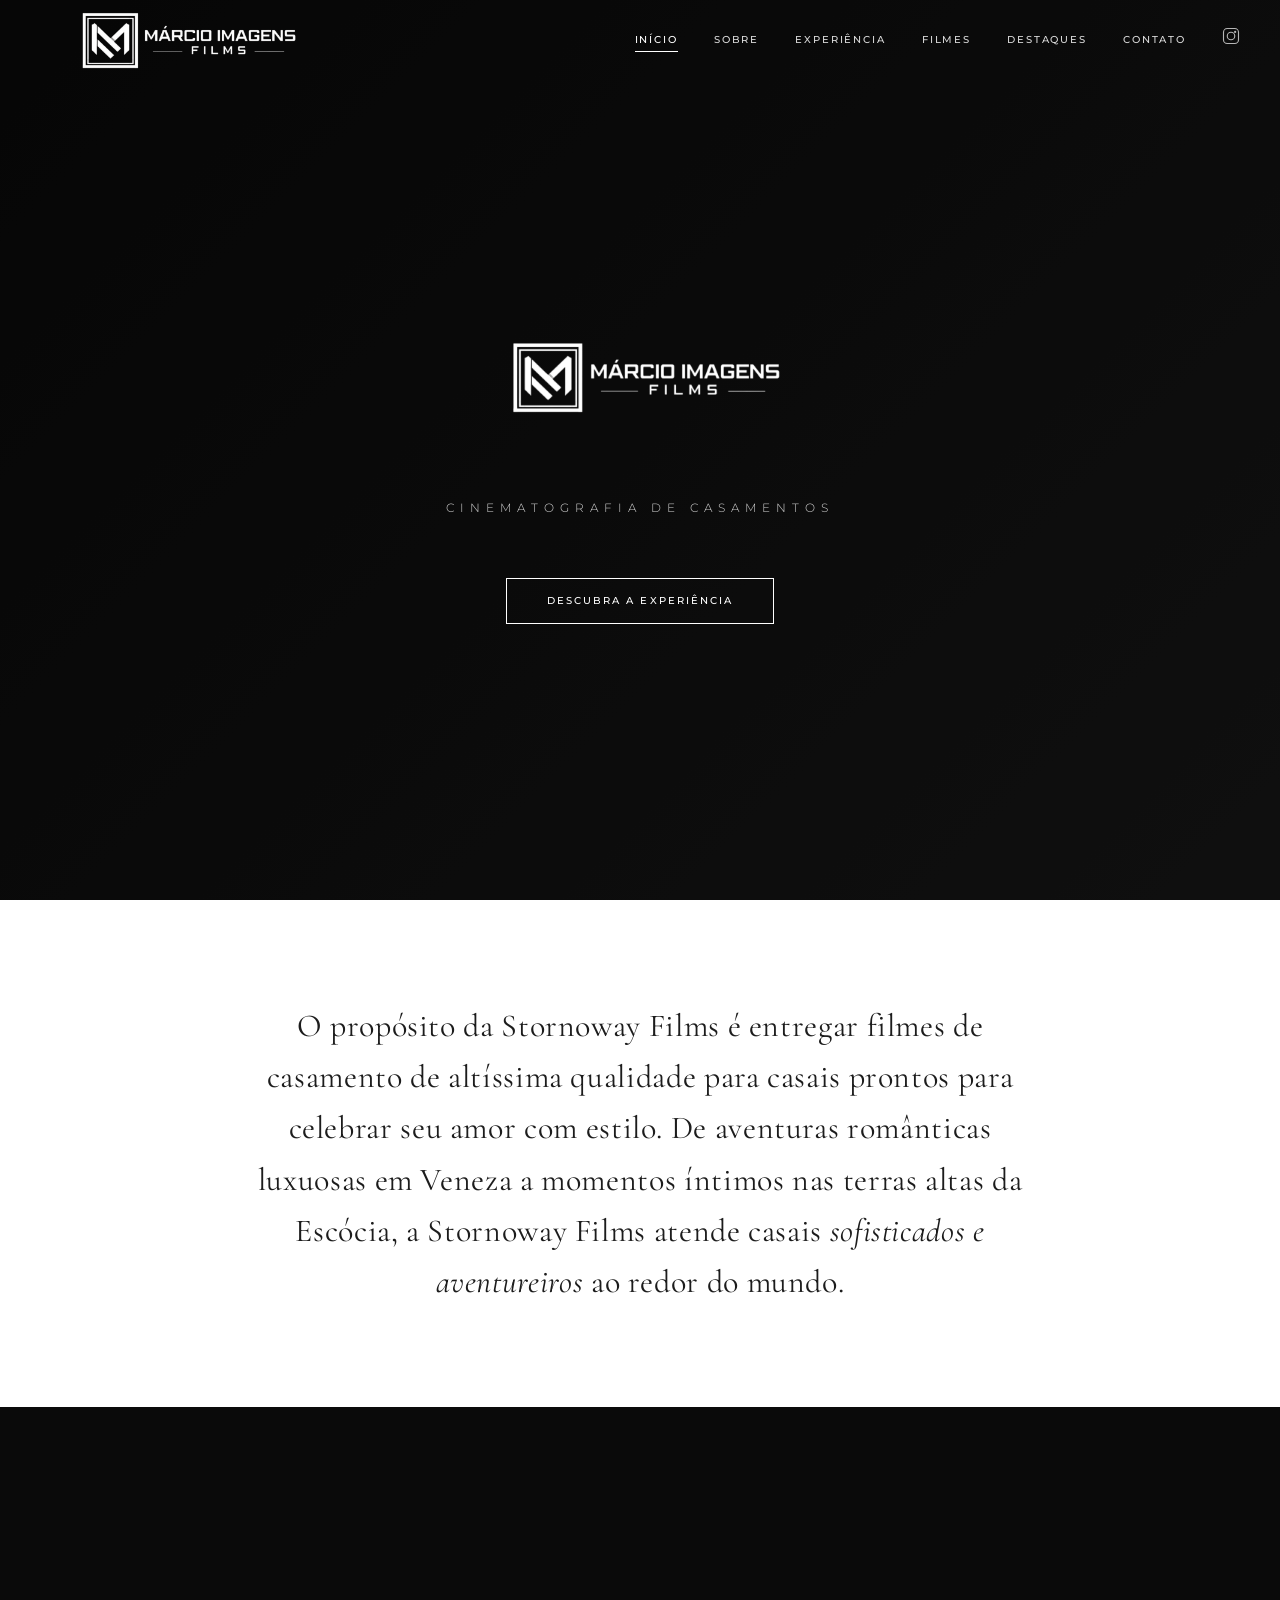
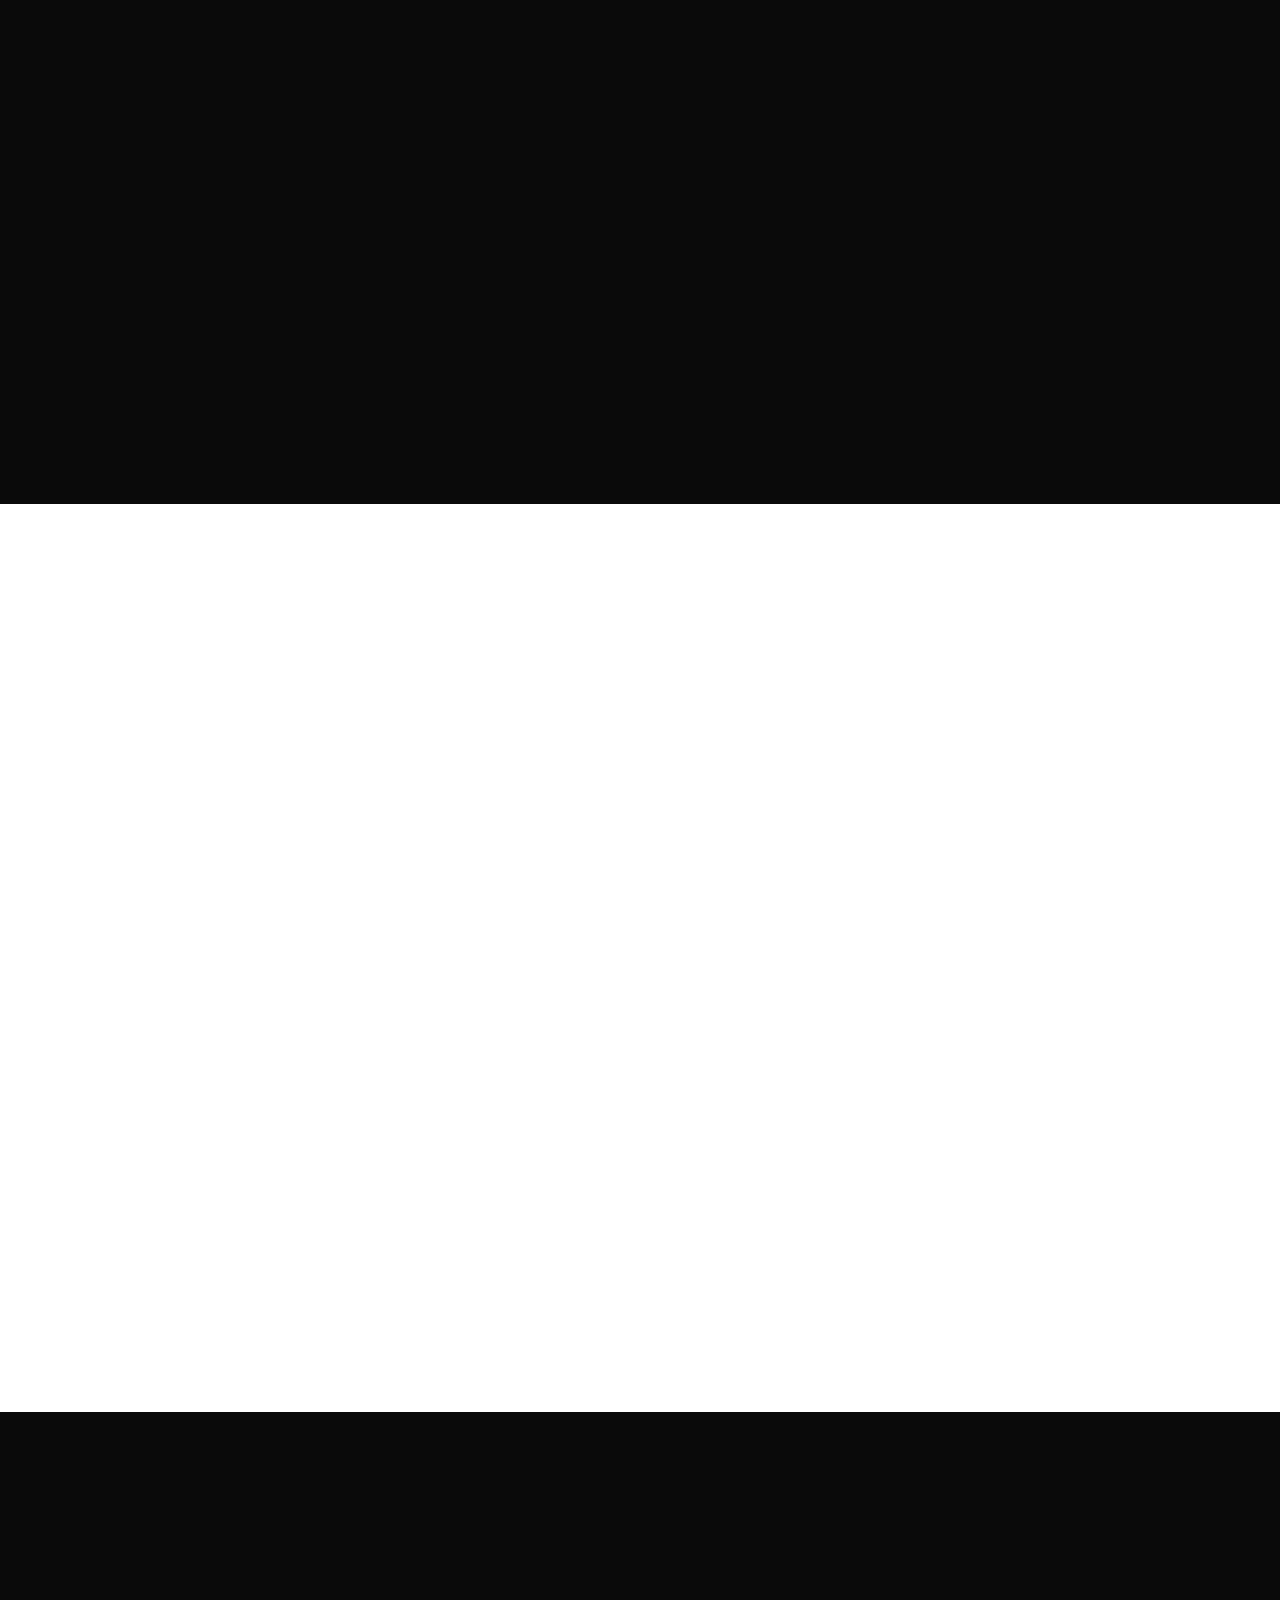
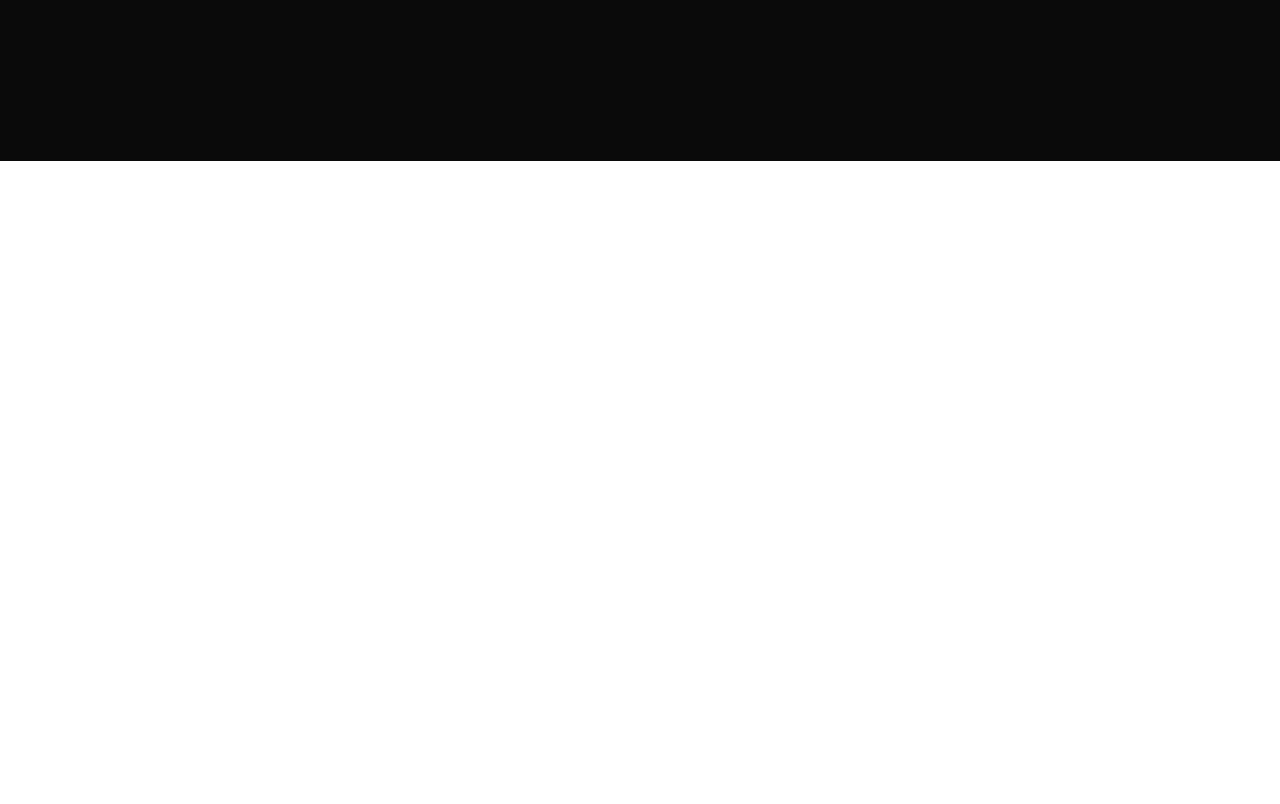
==== commit 5ffb164e: "feat(home): use HomeSite.mp4 hero (1080p 30fps, 4MB)" ====
--- a/index.html
+++ b/index.html
@@ -8,11 +8,11 @@
   <link rel="preconnect" href="https://fonts.googleapis.com" />
   <link rel="preconnect" href="https://fonts.gstatic.com" crossorigin />
   <link rel="preload" as="image" href="/uploads/images/logo-transparente.png" fetchpriority="high" />
-  <link rel="preload" as="video" href="/uploads/videos/download3.mp4" type="video/mp4" />
-  <link rel="preload" as="style" href="/assets/css/style.css?v=20260422k" />
+  <link rel="preload" as="video" href="/uploads/videos/HomeSite.mp4" type="video/mp4" />
+  <link rel="preload" as="style" href="/assets/css/style.css?v=20260422l" />
   <link href="https://fonts.googleapis.com/css2?family=Cormorant+Garamond:ital,wght@0,300;0,400;1,300;1,400&family=Great+Vibes&family=Montserrat:wght@300;400;500;600;700&display=swap" rel="stylesheet" />
   <title>Márcio Imagens e Filmes — Cinematografia de Casamentos</title>
-  <link rel="stylesheet" href="/assets/css/style.css?v=20260422k" />
+  <link rel="stylesheet" href="/assets/css/style.css?v=20260422l" />
 </head>
 <body class="intro-active">
 
@@ -81,7 +81,7 @@
   <!-- ====== HERO ====== -->
   <section class="hero">
     <div class="hero__bg">
-      <video src="/uploads/videos/download3.mp4" autoplay muted loop playsinline preload="metadata"></video>
+      <video src="/uploads/videos/HomeSite.mp4" autoplay muted loop playsinline preload="metadata"></video>
     </div>
     <div class="hero__overlay"></div>
     <div class="hero__content">
@@ -229,7 +229,7 @@
     </div>
   </footer>
 
-  <script src="/assets/js/main.js?v=20260422k" defer></script>
-  <script src="/assets/js/cms.js?v=20260422k" defer></script>
+  <script src="/assets/js/main.js?v=20260422l" defer></script>
+  <script src="/assets/js/cms.js?v=20260422l" defer></script>
 </body>
 </html>
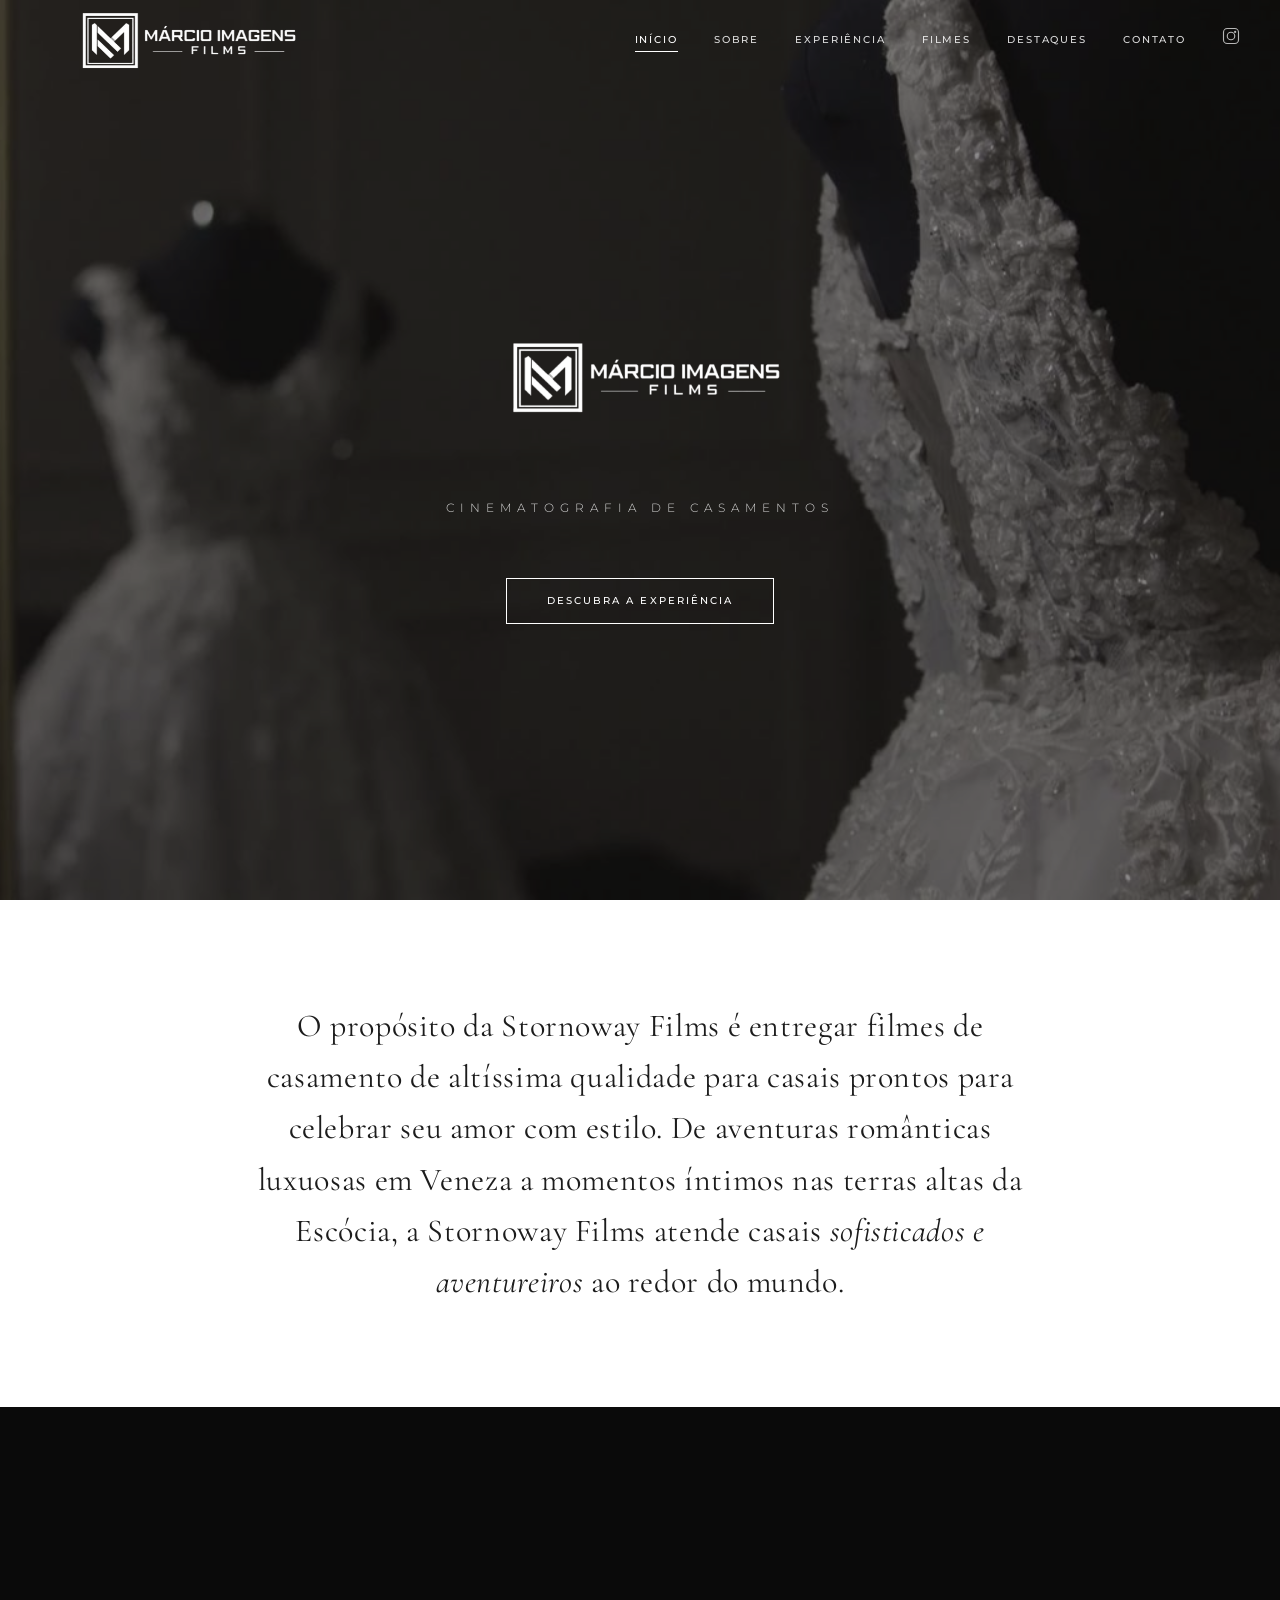
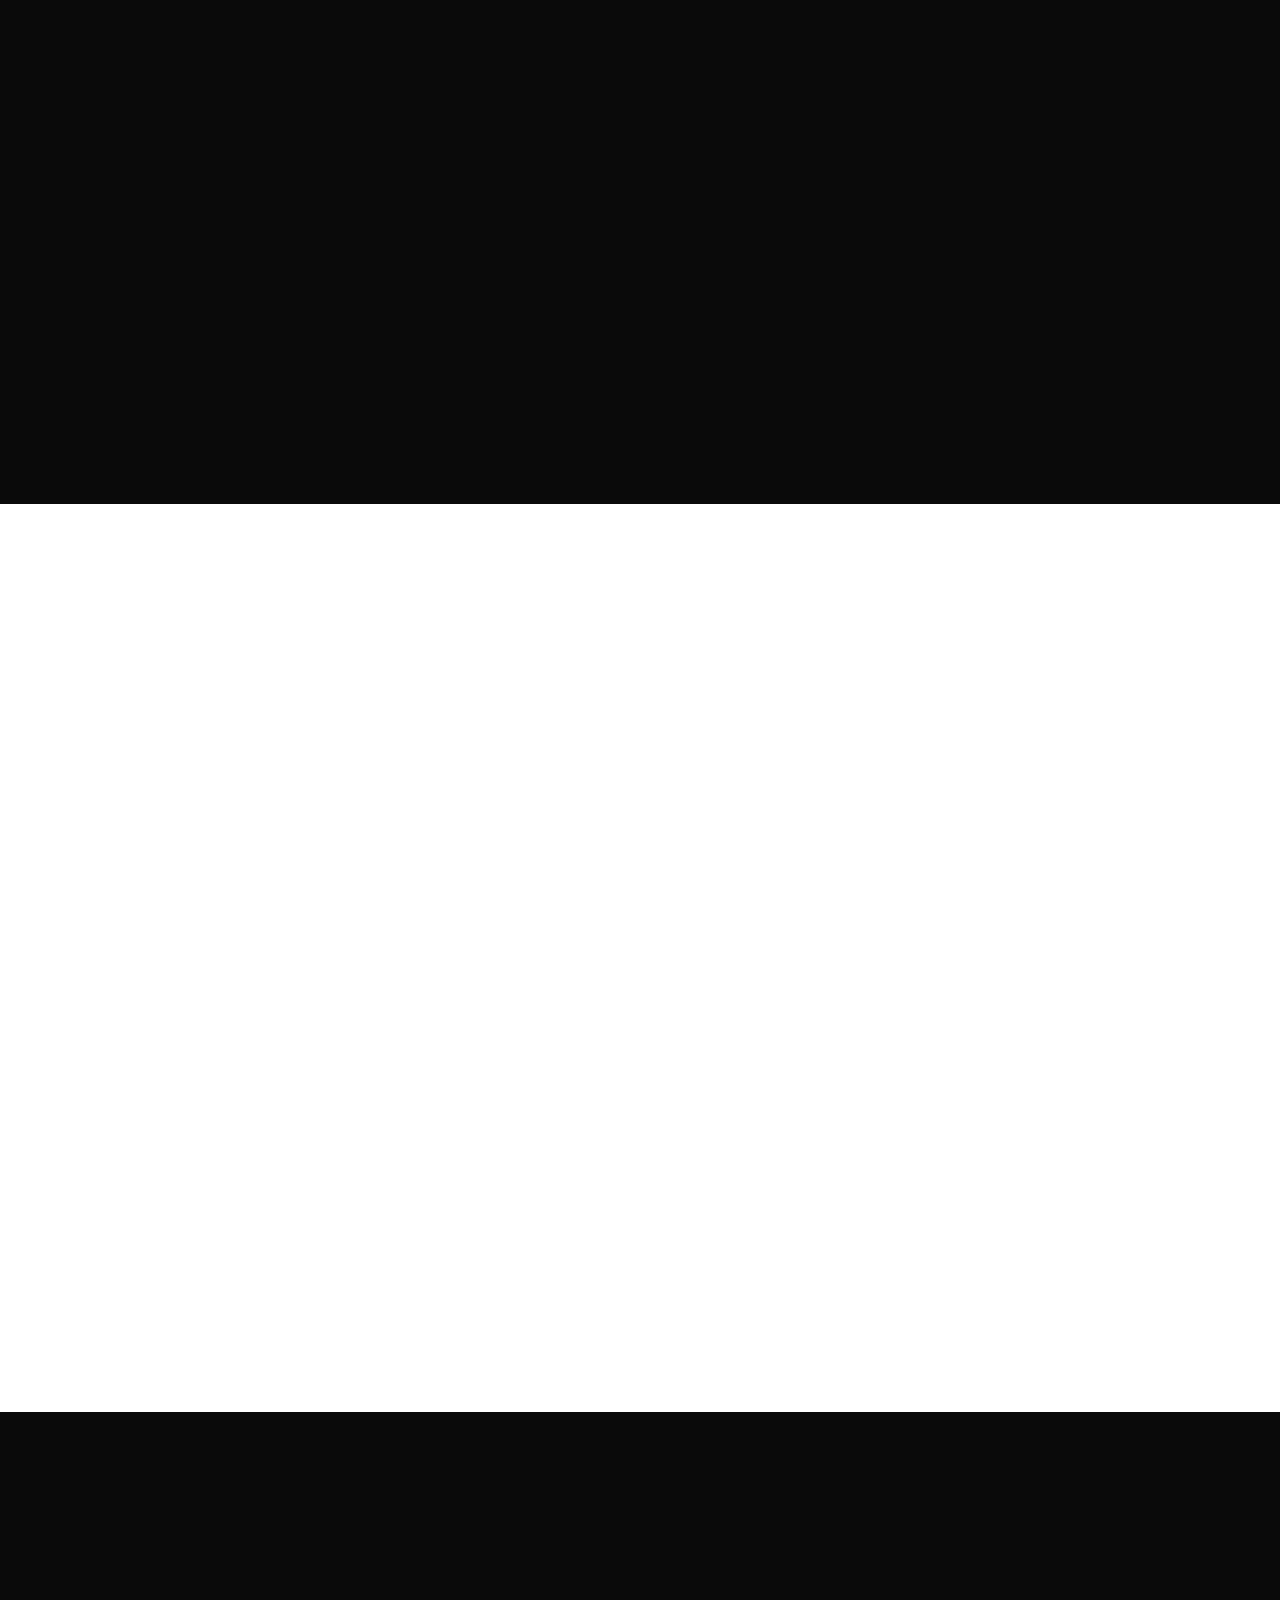
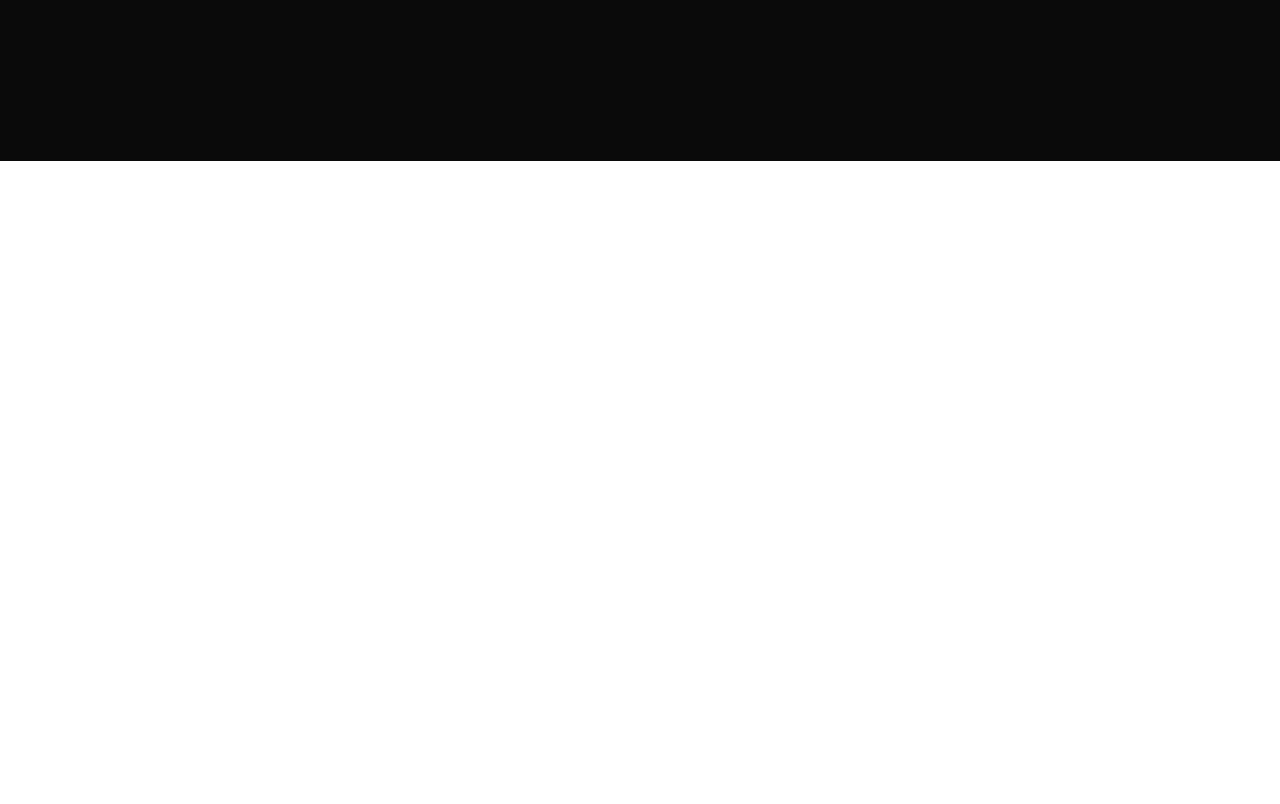
==== commit 1c304316: "perf(home): webp logo (-92%%), video poster, slim font weights, long cache + gzip/brotli" ====
--- a/index.html
+++ b/index.html
@@ -7,18 +7,18 @@
   <meta name="theme-color" content="#0A0A0A" />
   <link rel="preconnect" href="https://fonts.googleapis.com" />
   <link rel="preconnect" href="https://fonts.gstatic.com" crossorigin />
-  <link rel="preload" as="image" href="/uploads/images/logo-transparente.png" fetchpriority="high" />
+  <link rel="preload" as="image" href="/uploads/images/logo-transparente.webp" fetchpriority="high" />
   <link rel="preload" as="video" href="/uploads/videos/HomeSite.mp4" type="video/mp4" />
-  <link rel="preload" as="style" href="/assets/css/style.css?v=20260422l" />
-  <link href="https://fonts.googleapis.com/css2?family=Cormorant+Garamond:ital,wght@0,300;0,400;1,300;1,400&family=Great+Vibes&family=Montserrat:wght@300;400;500;600;700&display=swap" rel="stylesheet" />
+  <link rel="preload" as="style" href="/assets/css/style.css?v=20260422m" />
+  <link href="https://fonts.googleapis.com/css2?family=Cormorant+Garamond:ital,wght@0,300;0,400;1,300&family=Great+Vibes&family=Montserrat:wght@400;500;600&display=swap" rel="stylesheet" />
   <title>Márcio Imagens e Filmes — Cinematografia de Casamentos</title>
-  <link rel="stylesheet" href="/assets/css/style.css?v=20260422l" />
+  <link rel="stylesheet" href="/assets/css/style.css?v=20260422m" />
 </head>
 <body class="intro-active">
 
   <!-- ====== NETFLIX INTRO ====== -->
   <div class="intro-overlay" id="introOverlay">
-    <img src="/uploads/images/logo-transparente.png" alt="Márcio Imagens e Filmes" class="intro-overlay__logo" fetchpriority="high" decoding="async" />
+    <img src="/uploads/images/logo-transparente.webp" alt="Márcio Imagens e Filmes" class="intro-overlay__logo" fetchpriority="high" decoding="async" />
   </div>
   <script>
   (function(){
@@ -50,7 +50,7 @@
   <!-- ====== NAVIGATION ====== -->
   <nav class="nav nav--transparent" id="navbar">
     <a href="/" class="nav__logo">
-      <img src="/uploads/images/logo-transparente.png" alt="Márcio Imagens e Filmes" class="nav__logo-img" fetchpriority="high" decoding="async" />
+      <img src="/uploads/images/logo-transparente.webp" alt="Márcio Imagens e Filmes" class="nav__logo-img" fetchpriority="high" decoding="async" />
     </a>
     <div class="nav__links">
       <a href="/" class="nav__link nav__link--active">Início</a>
@@ -81,7 +81,7 @@
   <!-- ====== HERO ====== -->
   <section class="hero">
     <div class="hero__bg">
-      <video src="/uploads/videos/HomeSite.mp4" autoplay muted loop playsinline preload="metadata"></video>
+      <video src="/uploads/videos/HomeSite.mp4" poster="/uploads/videos/HomeSite-poster.jpg" autoplay muted loop playsinline preload="metadata"></video>
     </div>
     <div class="hero__overlay"></div>
     <div class="hero__content">
@@ -229,7 +229,7 @@
     </div>
   </footer>
 
-  <script src="/assets/js/main.js?v=20260422l" defer></script>
-  <script src="/assets/js/cms.js?v=20260422l" defer></script>
+  <script src="/assets/js/main.js?v=20260422m" defer></script>
+  <script src="/assets/js/cms.js?v=20260422m" defer></script>
 </body>
 </html>
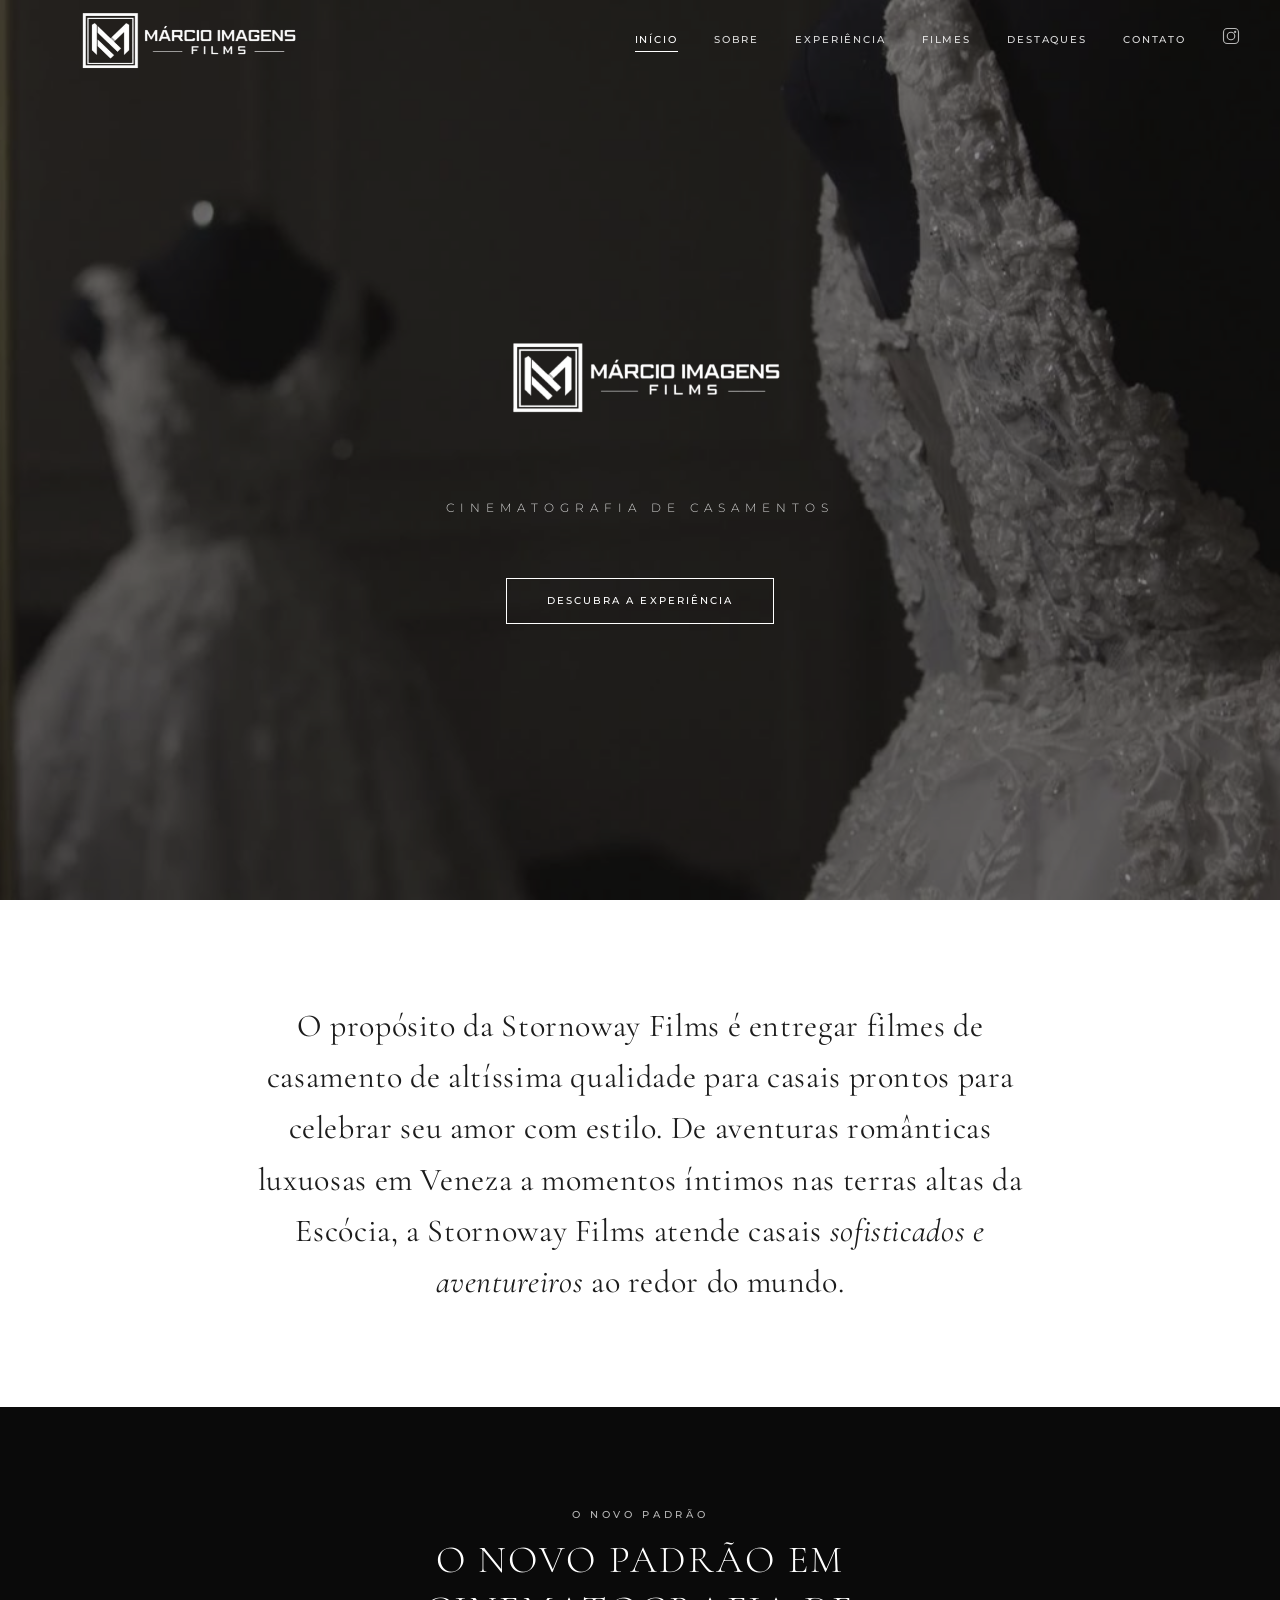
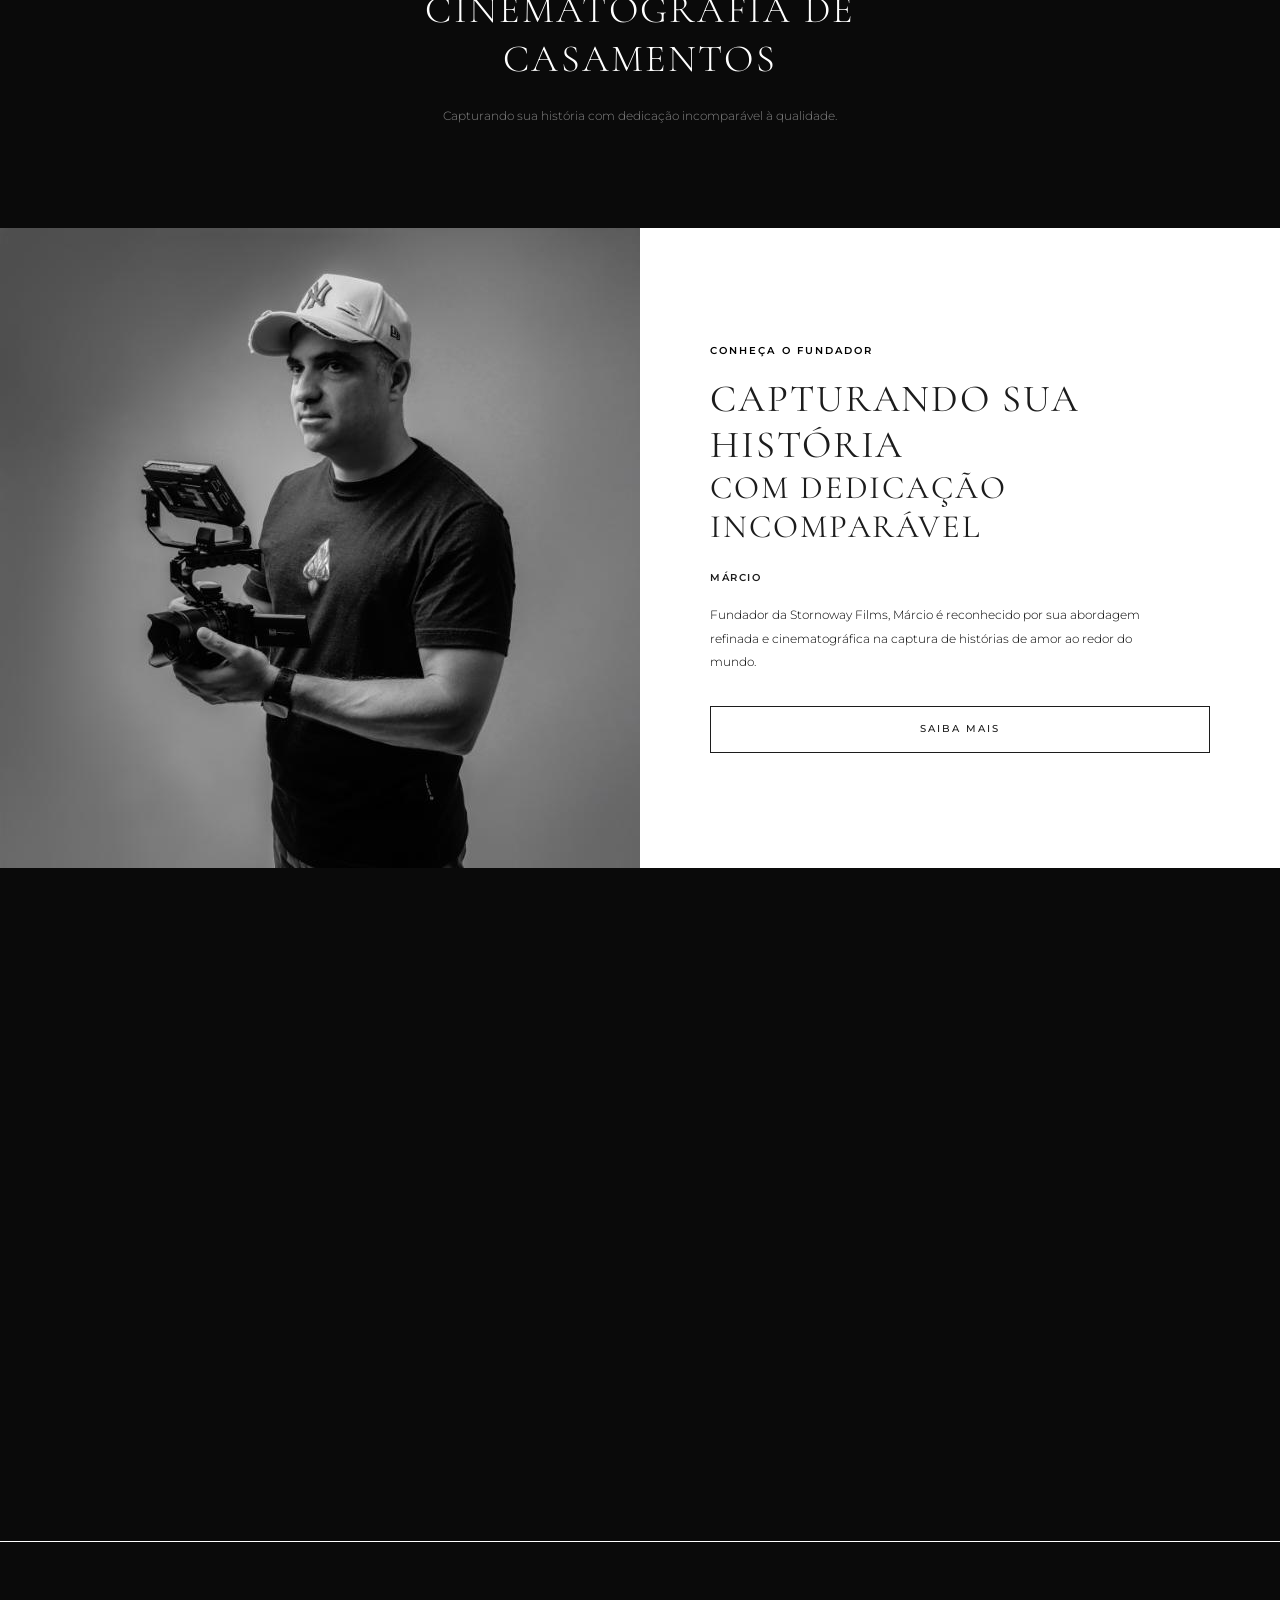
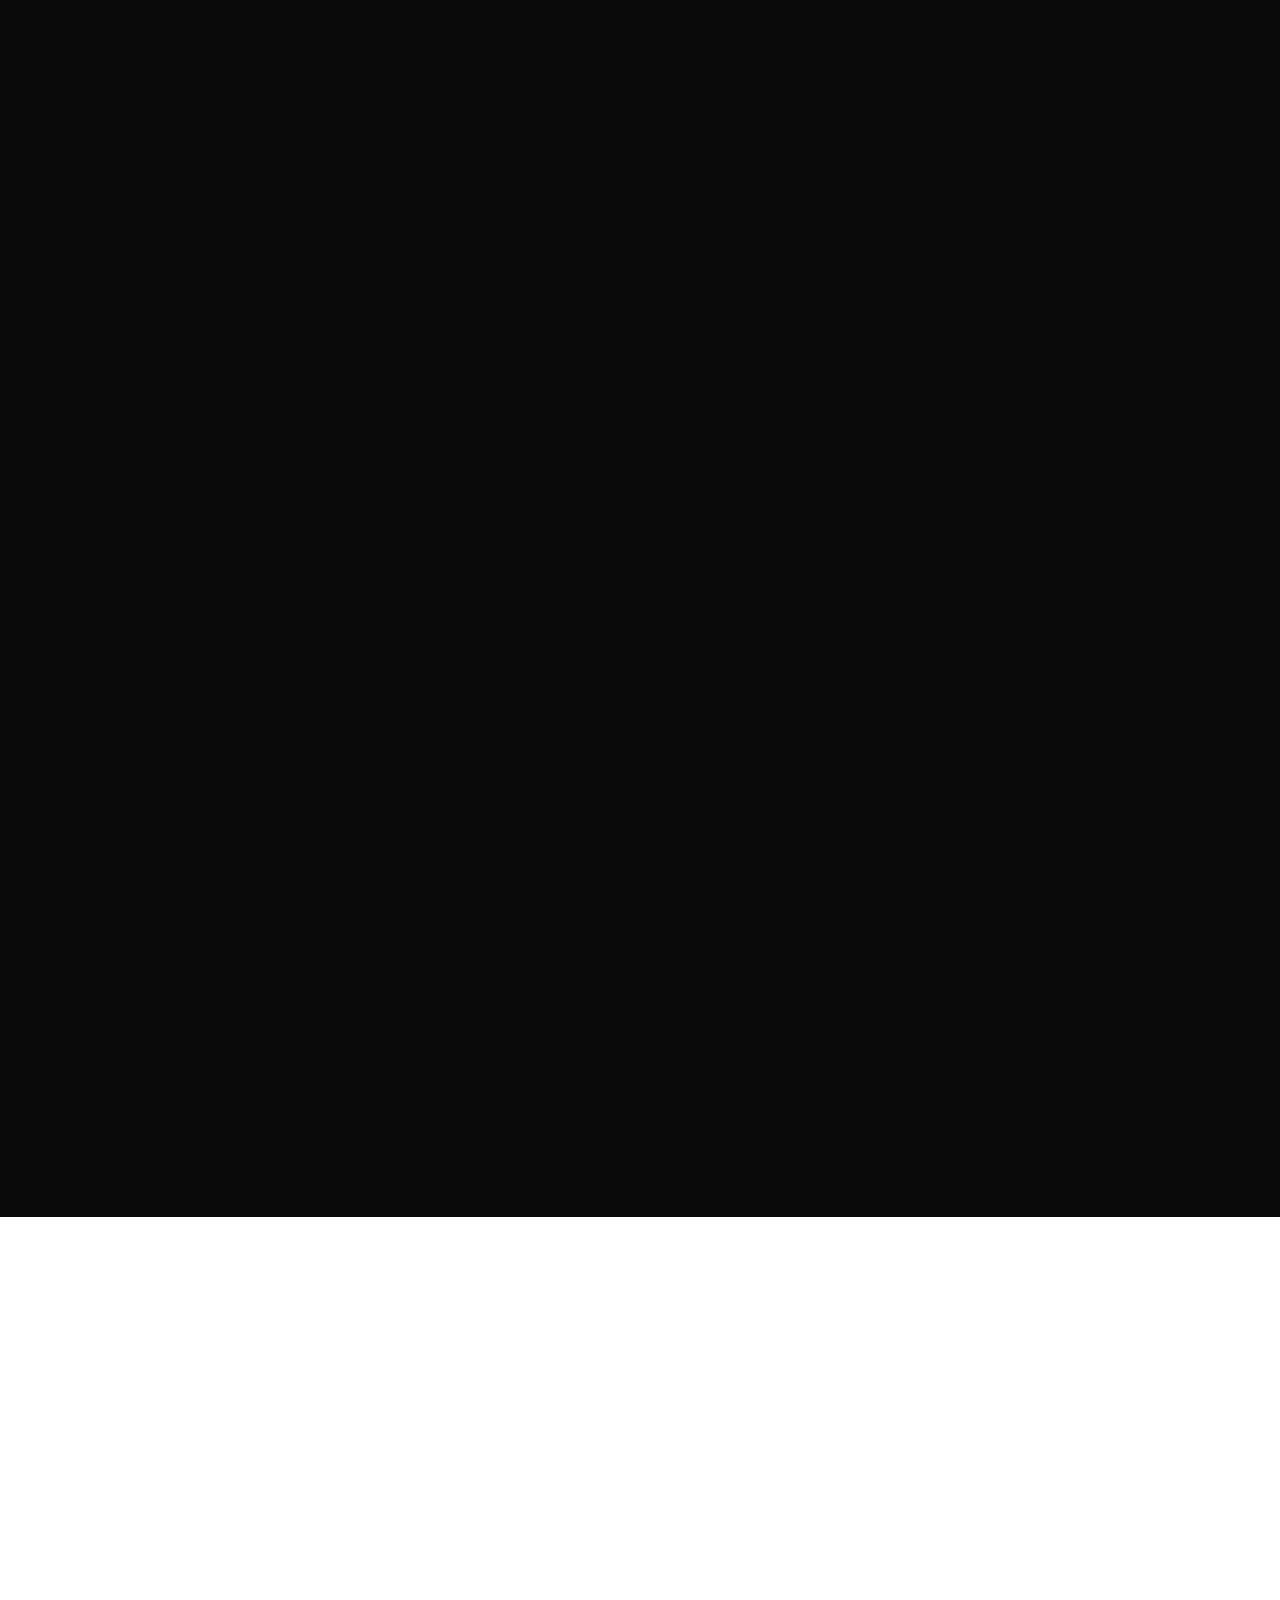
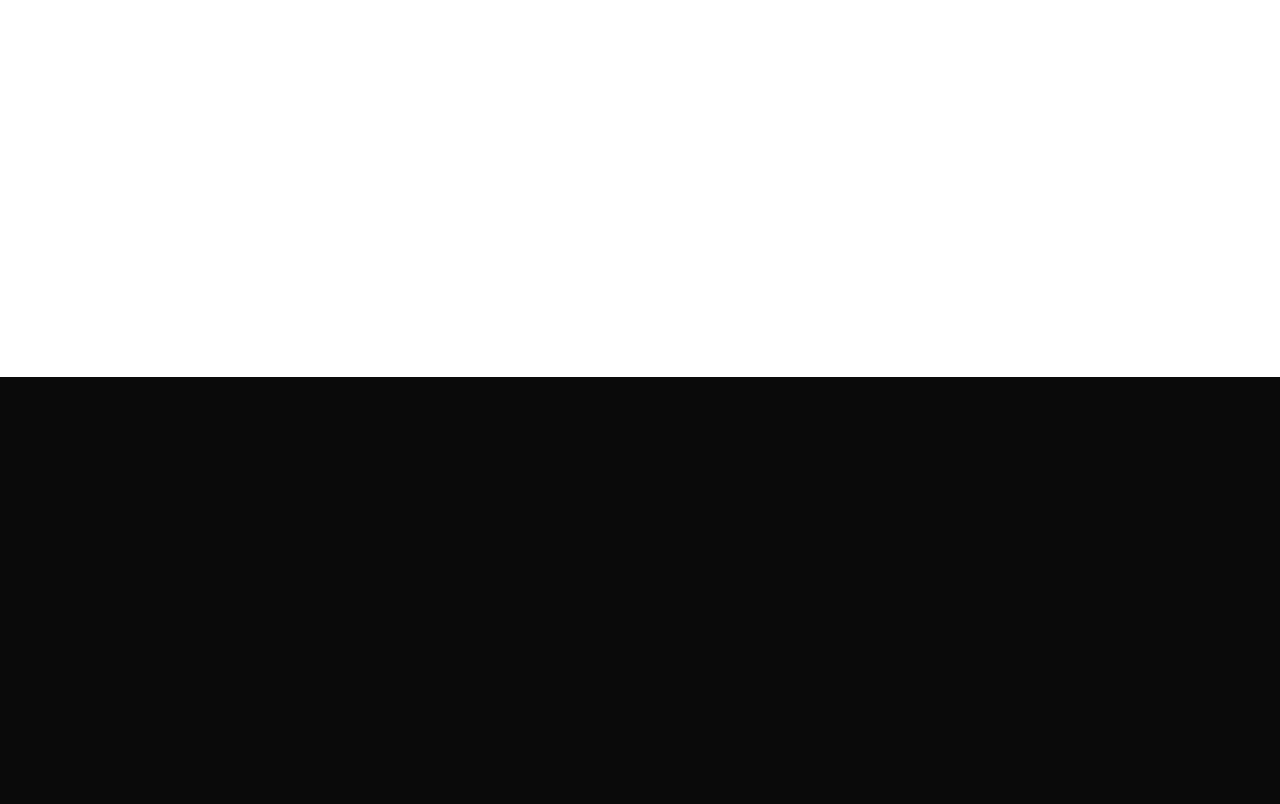
==== commit 3af99812: "style(intro): longer intro animation (1.4s + 0.35s fade)" ====
--- a/index.html
+++ b/index.html
@@ -9,10 +9,10 @@
   <link rel="preconnect" href="https://fonts.gstatic.com" crossorigin />
   <link rel="preload" as="image" href="/uploads/images/logo-transparente.webp" fetchpriority="high" />
   <link rel="preload" as="video" href="/uploads/videos/HomeSite.mp4" type="video/mp4" />
-  <link rel="preload" as="style" href="/assets/css/style.css?v=20260422m" />
+  <link rel="preload" as="style" href="/assets/css/style.css?v=20260422n" />
   <link href="https://fonts.googleapis.com/css2?family=Cormorant+Garamond:ital,wght@0,300;0,400;1,300&family=Great+Vibes&family=Montserrat:wght@400;500;600&display=swap" rel="stylesheet" />
   <title>Márcio Imagens e Filmes — Cinematografia de Casamentos</title>
-  <link rel="stylesheet" href="/assets/css/style.css?v=20260422m" />
+  <link rel="stylesheet" href="/assets/css/style.css?v=20260422n" />
 </head>
 <body class="intro-active">
 
@@ -26,8 +26,8 @@
     if(!o)return;
     // Respeita preferência de movimento reduzido e libera o scroll cedo
     var reduce = window.matchMedia && window.matchMedia('(prefers-reduced-motion: reduce)').matches;
-    var doneMs = reduce ? 180 : 450;
-    var fadeMs = reduce ? 100 : 180;
+    var doneMs = reduce ? 300 : 1400;
+    var fadeMs = reduce ? 150 : 350;
     var finished = false;
     // Permite pular a intro com clique/toque/tecla
     function finishIntro() {
@@ -229,7 +229,7 @@
     </div>
   </footer>
 
-  <script src="/assets/js/main.js?v=20260422m" defer></script>
-  <script src="/assets/js/cms.js?v=20260422m" defer></script>
+  <script src="/assets/js/main.js?v=20260422n" defer></script>
+  <script src="/assets/js/cms.js?v=20260422n" defer></script>
 </body>
 </html>
--- a/assets/css/style.css
+++ b/assets/css/style.css
@@ -63,7 +63,7 @@
   opacity: 0;
   transform: scale(0.92) translateZ(0);
   will-change: transform, opacity;
-  animation: introLogoIn 0.75s cubic-bezier(0.22, 0.61, 0.36, 1) forwards;
+  animation: introLogoIn 1.2s cubic-bezier(0.22, 0.61, 0.36, 1) forwards;
 }
 .intro--done .intro-overlay__logo {
   animation: none;
@@ -85,9 +85,9 @@
 body.intro-active {
   overflow: hidden !important;
 }
-/* Safety: if JS fails, auto-dismiss intro after 3.5s */
+/* Safety: if JS fails, auto-dismiss intro after 4.5s */
 .intro-overlay {
-  animation: introSafetyFade 0s linear 3.5s forwards;
+  animation: introSafetyFade 0s linear 4.5s forwards;
 }
 @keyframes introSafetyFade {
   to { opacity: 0; visibility: hidden; pointer-events: none; }
--- a/assets/css/style.css
+++ b/assets/css/style.css
@@ -63,7 +63,7 @@
   opacity: 0;
   transform: scale(0.92) translateZ(0);
   will-change: transform, opacity;
-  animation: introLogoIn 0.75s cubic-bezier(0.22, 0.61, 0.36, 1) forwards;
+  animation: introLogoIn 1.2s cubic-bezier(0.22, 0.61, 0.36, 1) forwards;
 }
 .intro--done .intro-overlay__logo {
   animation: none;
@@ -85,9 +85,9 @@
 body.intro-active {
   overflow: hidden !important;
 }
-/* Safety: if JS fails, auto-dismiss intro after 3.5s */
+/* Safety: if JS fails, auto-dismiss intro after 4.5s */
 .intro-overlay {
-  animation: introSafetyFade 0s linear 3.5s forwards;
+  animation: introSafetyFade 0s linear 4.5s forwards;
 }
 @keyframes introSafetyFade {
   to { opacity: 0; visibility: hidden; pointer-events: none; }
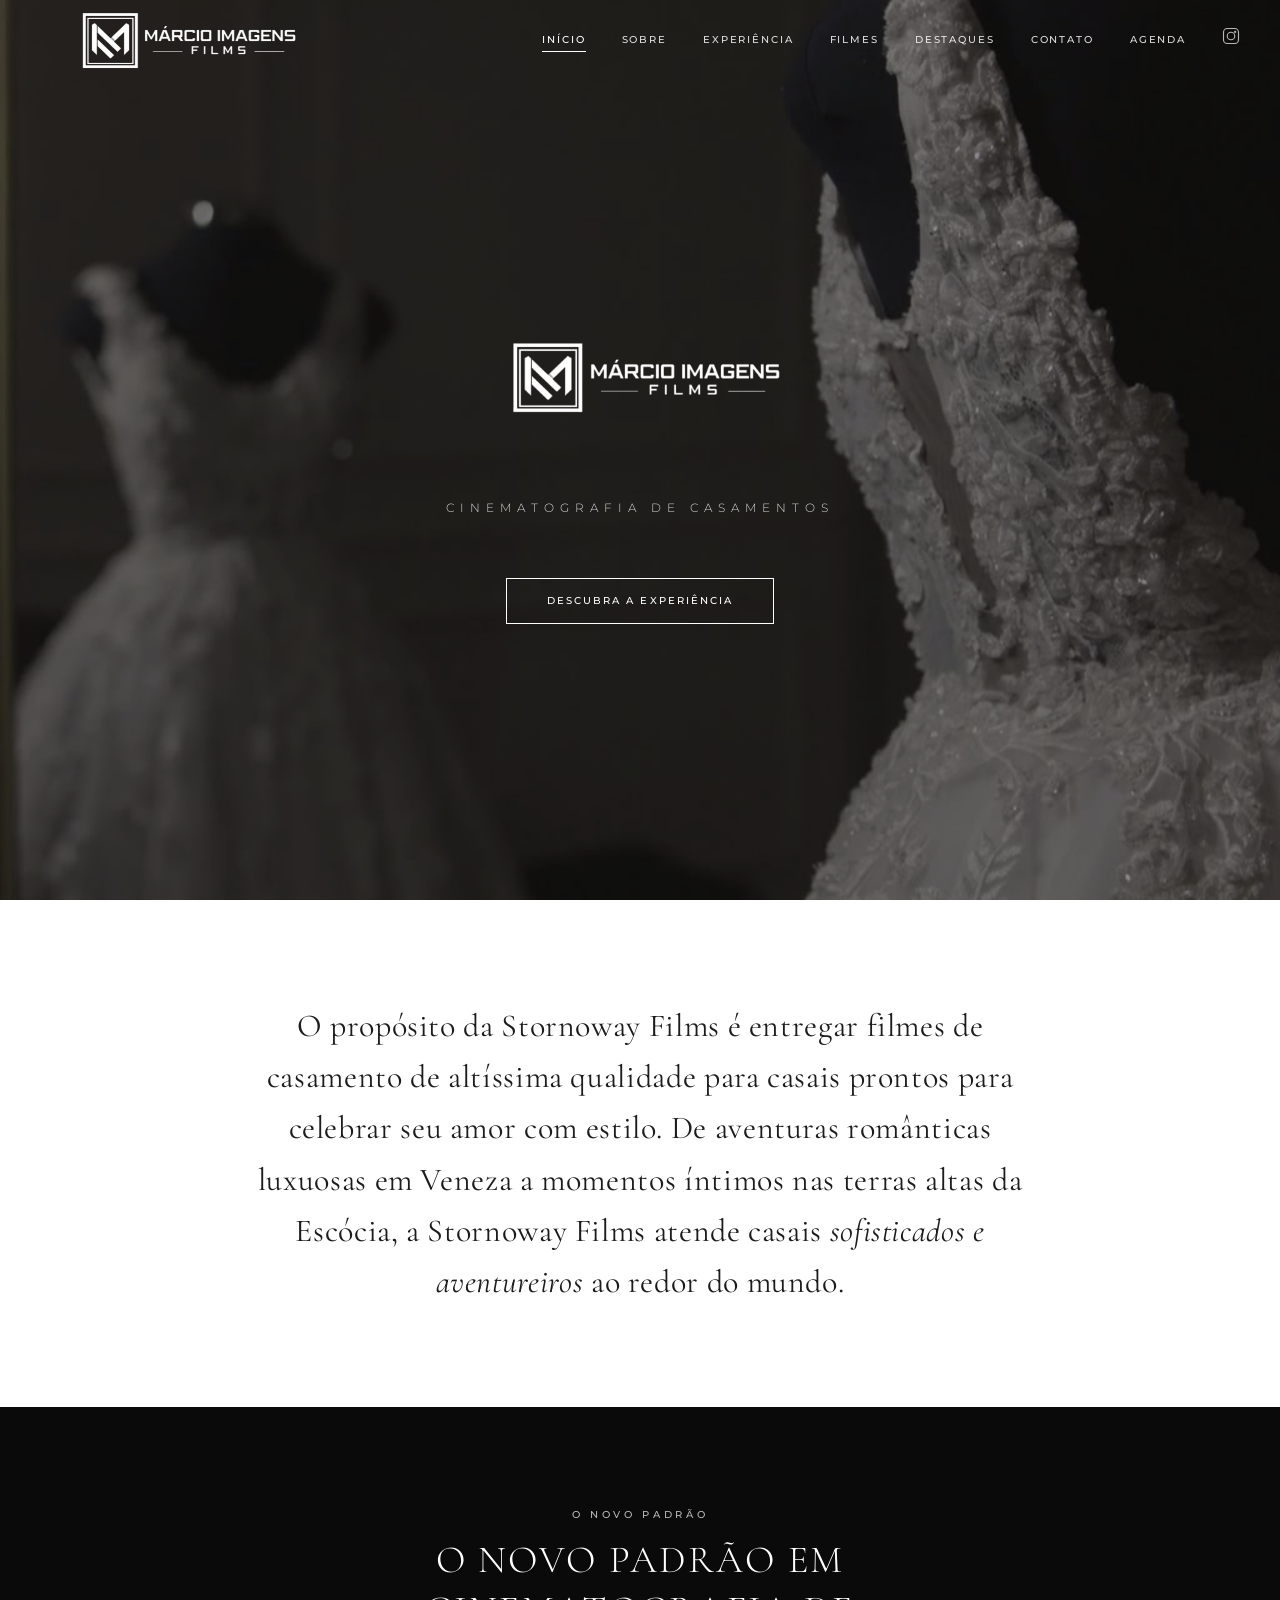
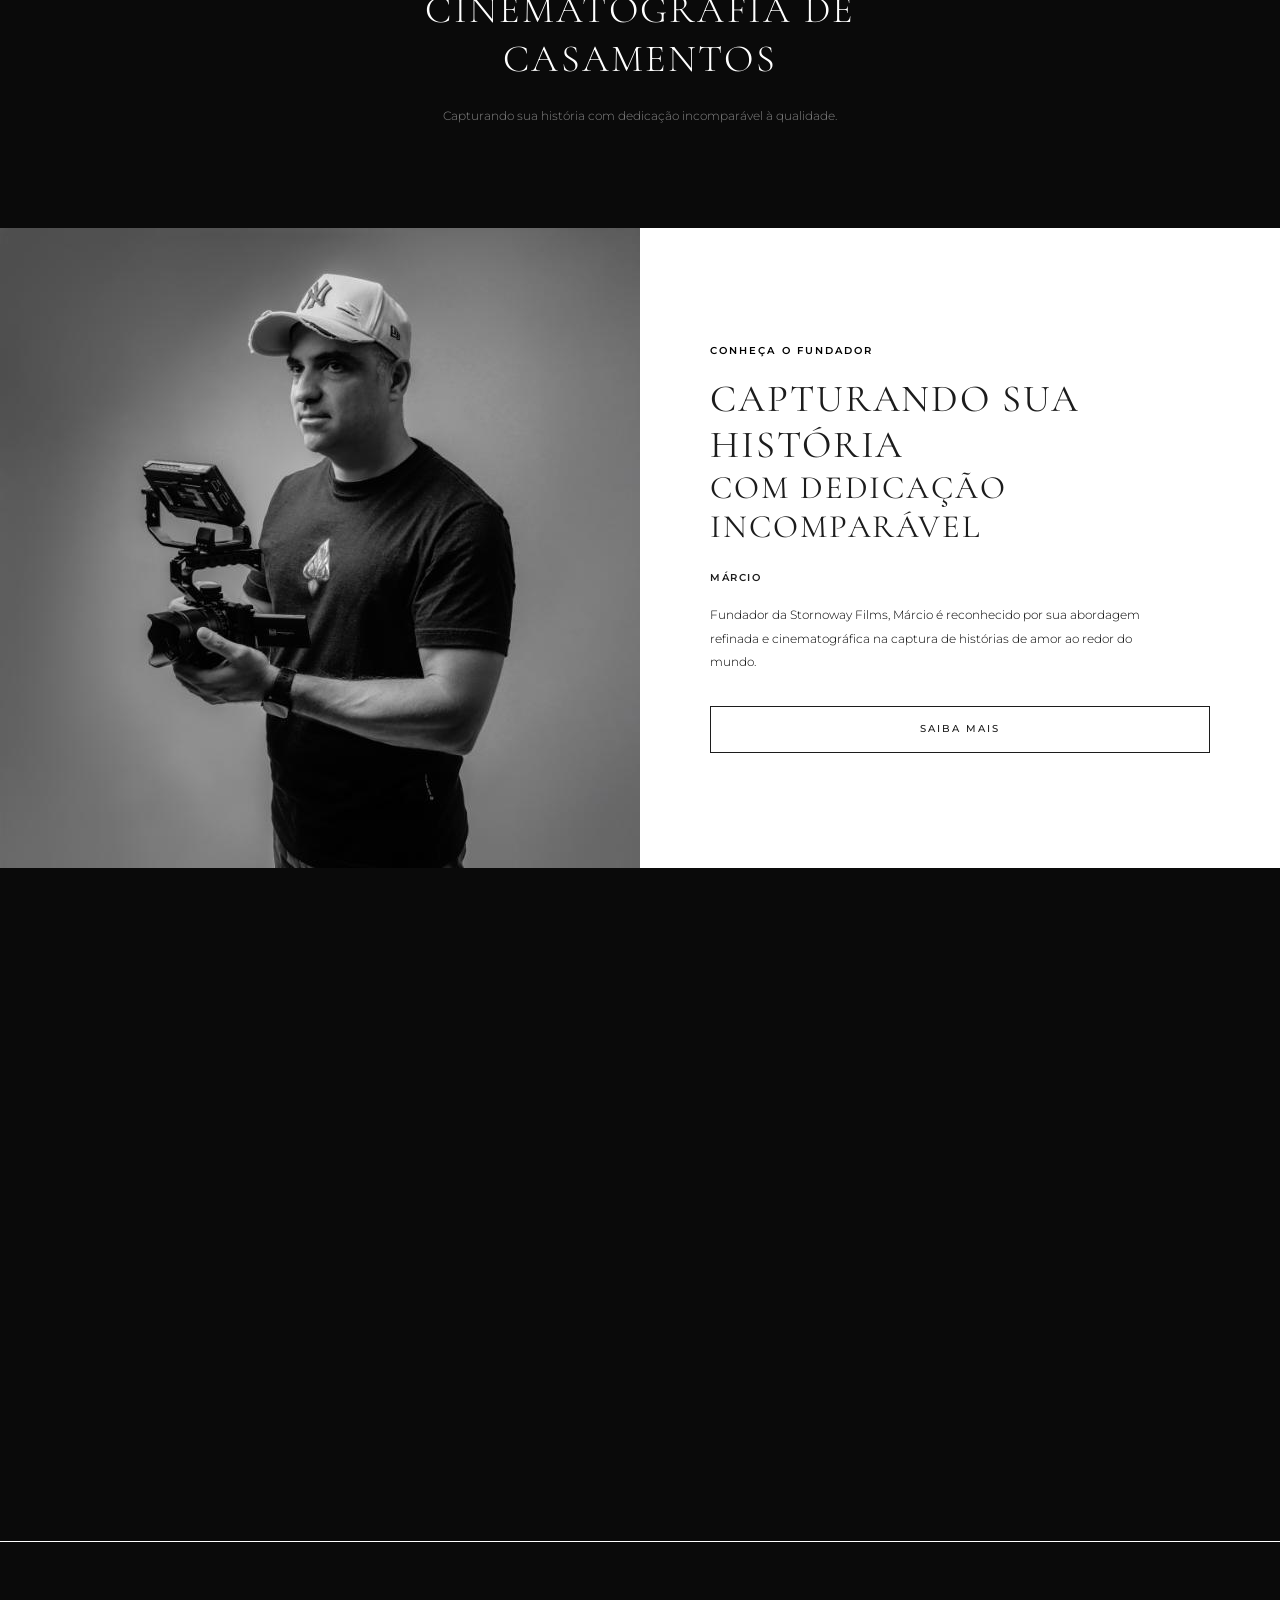
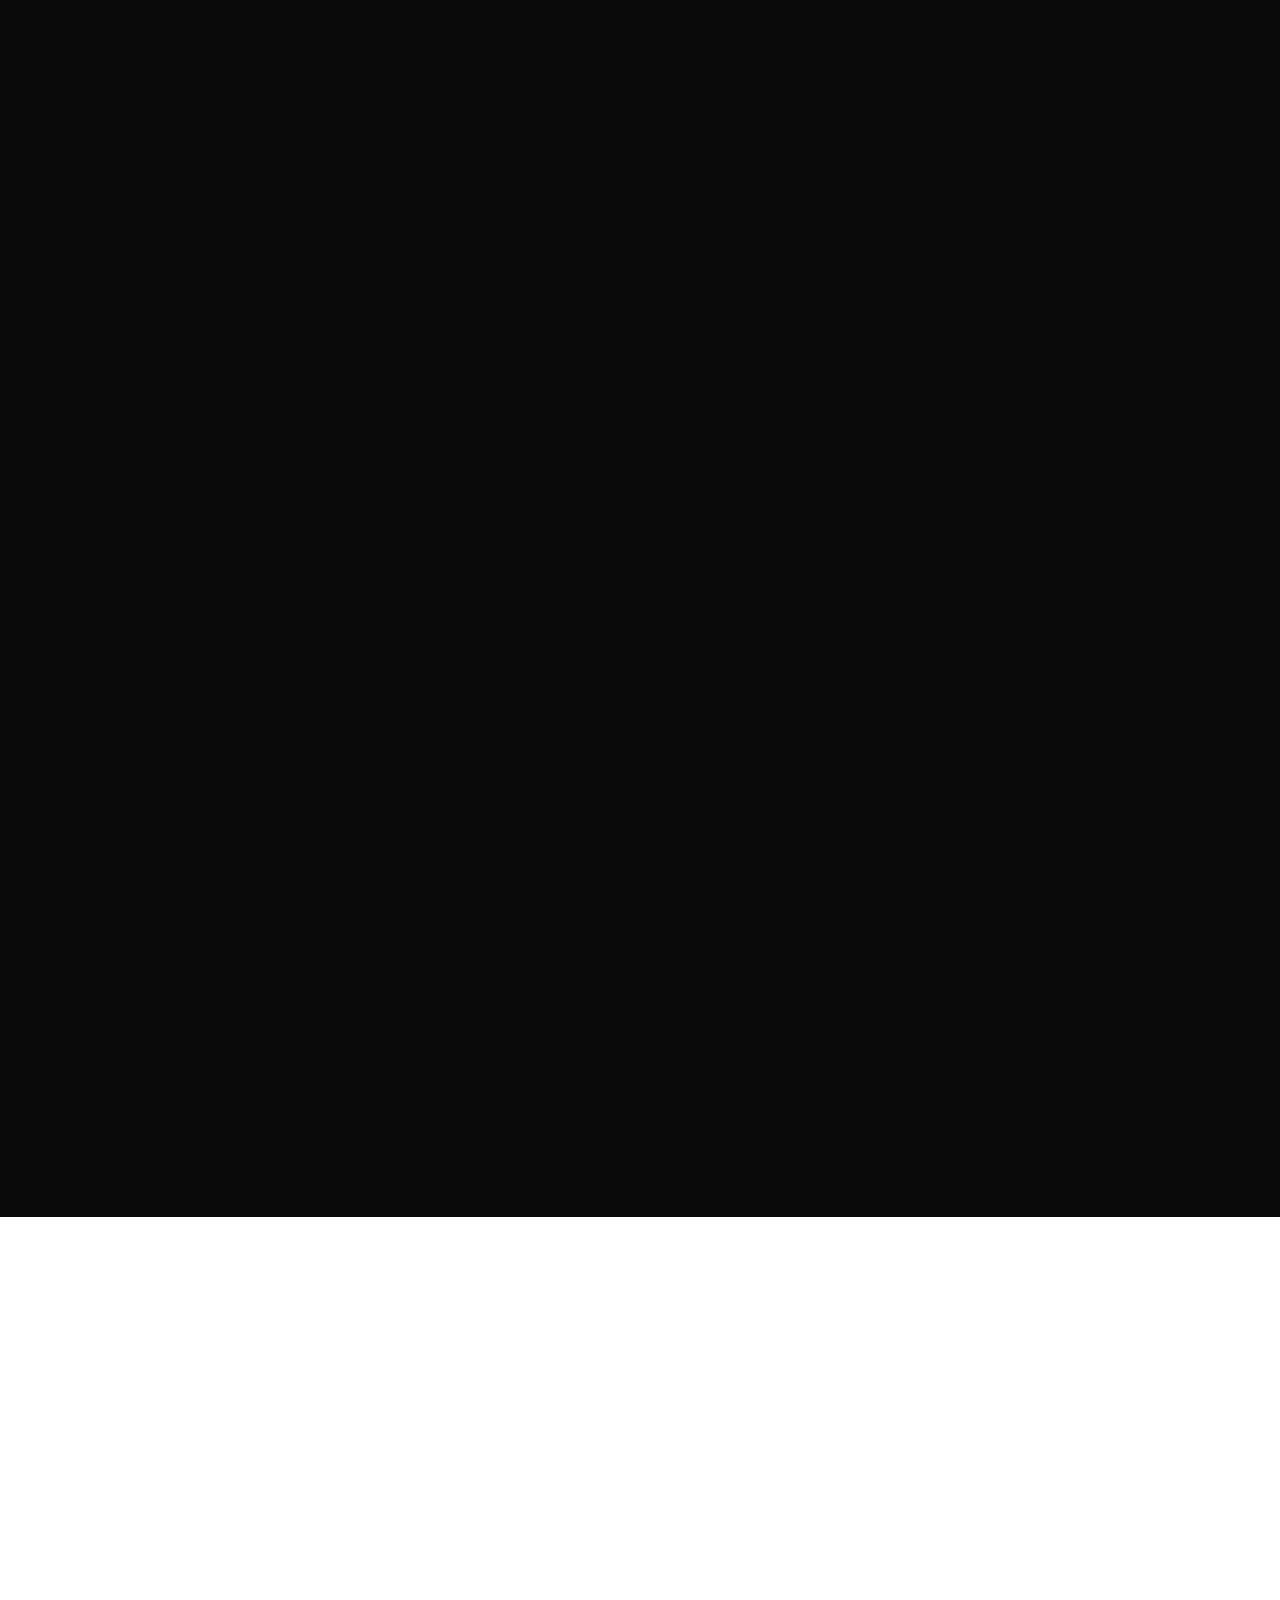
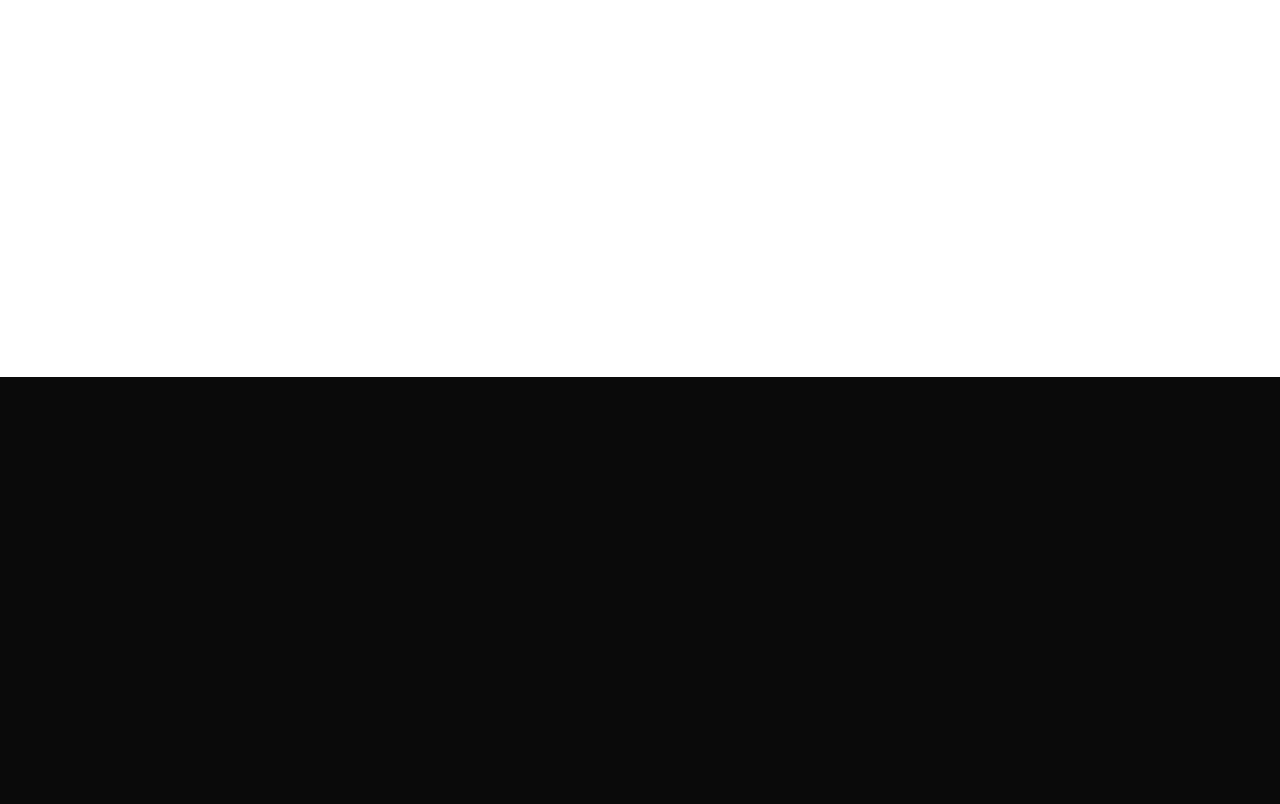
==== commit 92b6007b: "Add Agenda link to main navigation across pages" ====
--- a/index.html
+++ b/index.html
@@ -59,6 +59,7 @@
       <a href="/films.html" class="nav__link">Filmes</a>
       <a href="/featured-films.html" class="nav__link">Destaques</a>
       <a href="/contact.html" class="nav__link">Contato</a>
+      <a href="/agenda.html" class="nav__link">Agenda</a>
       <a href="https://www.instagram.com/stornowayfilms/" target="_blank" rel="noopener" class="nav__social" aria-label="Instagram">
         <svg width="18" height="18" viewBox="0 0 24 24" fill="none" stroke="currentColor" stroke-width="1.5"><rect x="2" y="2" width="20" height="20" rx="5"/><circle cx="12" cy="12" r="5"/><circle cx="17.5" cy="6.5" r="1.5" fill="currentColor" stroke="none"/></svg>
       </a>
@@ -76,6 +77,7 @@
     <a href="/films.html" class="nav__mobile-link">Filmes</a>
     <a href="/featured-films.html" class="nav__mobile-link">Destaques</a>
     <a href="/contact.html" class="nav__mobile-link">Contato</a>
+    <a href="/agenda.html" class="nav__mobile-link">Agenda</a>
   </div>
 
   <!-- ====== HERO ====== -->
@@ -215,6 +217,7 @@
       <a href="/films.html" class="footer__link">Filmes</a>
       <a href="/featured-films.html" class="footer__link">Destaques</a>
       <a href="/contact.html" class="footer__link">Contato</a>
+      <a href="/agenda.html" class="footer__link">Agenda</a>
     </nav>
     <div class="footer__social">
       <a href="https://www.instagram.com/stornowayfilms/" target="_blank" rel="noopener" aria-label="Instagram">
--- a/assets/css/style.css
+++ b/assets/css/style.css
@@ -392,6 +392,438 @@
     animation-duration: 0.01ms !important;
     transition-duration: 0.01ms !important;
     scroll-behavior: auto !important;
+  }
+}
+
+/* ===== SCHEDULER (CONTACT) ===== */
+/* ===== SCHEDULER (CONTACT) ===== */
+.schedule-section {
+  background: var(--bone);
+  padding: 80px 40px;
+  border-top: 1px solid rgba(0,0,0,0.07);
+}
+
+.schedule-section__inner {
+  max-width: 780px;
+  margin: 0 auto;
+}
+
+.schedule-section__title {
+  font-family: var(--font-serif);
+  font-size: clamp(1.8rem, 3.5vw, 2.8rem);
+  font-weight: 300;
+  letter-spacing: 0.04em;
+  color: var(--dark);
+  margin-bottom: 12px;
+  line-height: 1.15;
+}
+
+.schedule-section__title em { font-style: italic; }
+
+.schedule-section__text {
+  font-family: var(--font-sans);
+  font-size: 0.78rem;
+  font-weight: 300;
+  line-height: 1.8;
+  color: rgba(0,0,0,0.55);
+  max-width: 520px;
+  margin-bottom: 40px;
+}
+
+/* ---- Widget (calendário + slots) ---- */
+.schedule-widget {
+  display: grid;
+  grid-template-columns: 1fr 1px 220px;
+  gap: 0;
+  background: #fff;
+  border: 1px solid rgba(0,0,0,0.1);
+}
+
+.schedule-divider {
+  background: rgba(0,0,0,0.08);
+  width: 1px;
+}
+
+/* ---- Calendário ---- */
+.schedule-cal {
+  padding: 32px 28px 24px;
+}
+
+.schedule-cal__nav {
+  display: flex;
+  align-items: center;
+  justify-content: space-between;
+  margin-bottom: 24px;
+}
+
+.schedule-cal__arrow {
+  background: none;
+  border: none;
+  font-family: var(--font-sans);
+  font-size: 1.3rem;
+  color: rgba(0,0,0,0.4);
+  cursor: pointer;
+  padding: 4px 10px;
+  line-height: 1;
+  transition: color var(--transition);
+}
+
+.schedule-cal__arrow:hover { color: var(--dark); }
+
+.schedule-cal__month-label {
+  font-family: var(--font-serif);
+  font-size: 1.15rem;
+  font-weight: 300;
+  letter-spacing: 0.08em;
+  color: var(--dark);
+}
+
+.schedule-cal__weekdays {
+  display: grid;
+  grid-template-columns: repeat(7, 1fr);
+  margin-bottom: 8px;
+}
+
+.schedule-cal__weekdays span {
+  text-align: center;
+  font-family: var(--font-sans);
+  font-size: 0.58rem;
+  font-weight: 600;
+  letter-spacing: 0.12em;
+  text-transform: uppercase;
+  color: rgba(0,0,0,0.35);
+  padding: 4px 0;
+}
+
+.schedule-cal__days {
+  display: grid;
+  grid-template-columns: repeat(7, 1fr);
+  gap: 3px;
+}
+
+/* ---- Dias ---- */
+.schedule-day {
+  display: flex;
+  align-items: center;
+  justify-content: center;
+  aspect-ratio: 1;
+  font-family: var(--font-sans);
+  font-size: 0.72rem;
+  font-weight: 400;
+  color: var(--dark);
+  background: none;
+  border: none;
+  cursor: pointer;
+  transition: background var(--transition), color var(--transition);
+  position: relative;
+}
+
+.schedule-day--empty { pointer-events: none; }
+
+.schedule-day--available:hover {
+  background: rgba(0,0,0,0.06);
+}
+
+.schedule-day--today {
+  font-weight: 600;
+}
+
+.schedule-day--today::after {
+  content: '';
+  position: absolute;
+  bottom: 3px;
+  left: 50%;
+  transform: translateX(-50%);
+  width: 3px;
+  height: 3px;
+  border-radius: 50%;
+  background: var(--champagne);
+}
+
+.schedule-day--selected {
+  background: var(--dark);
+  color: var(--white);
+  border-radius: 2px;
+}
+
+.schedule-day--selected:hover { background: var(--dark); }
+
+/* Dias passados e fins de semana: sem risco, só apagados */
+.schedule-day--past {
+  color: rgba(0,0,0,0.18);
+  cursor: default;
+}
+
+/* Dias ocupados: riscados */
+.schedule-day--unavailable {
+  color: rgba(0,0,0,0.28);
+  cursor: default;
+  text-decoration: line-through;
+  text-decoration-color: rgba(0,0,0,0.25);
+}
+
+/* Carregando disponibilidade: leve pulse */
+.schedule-day--loading {
+  color: rgba(0,0,0,0.45);
+  animation: dayPulse 1.6s ease-in-out infinite;
+}
+
+@keyframes dayPulse {
+  0%, 100% { opacity: 1; }
+  50%       { opacity: 0.4; }
+}
+
+/* ---- Status (mensagem abaixo do calendário) ---- */
+.schedule-status {
+  margin-top: 20px;
+  font-family: var(--font-sans);
+  font-size: 0.68rem;
+  font-weight: 300;
+  letter-spacing: 0.06em;
+  font-style: italic;
+  min-height: 1.4em;
+  color: rgba(0,0,0,0.45);
+}
+
+.schedule-status--success { color: #556b48; }
+.schedule-status--error   { color: #8b3a32; }
+.schedule-status--warning { color: #7a5c2a; }
+.schedule-status--info    { color: rgba(0,0,0,0.45); }
+
+/* ---- Scheduler dark variant (agenda.html) ---- */
+.schedule-page .schedule-section--dark {
+  background: #080808;
+  border-top: 1px solid rgba(255,255,255,0.08);
+}
+
+.schedule-page .schedule-section__title,
+.schedule-page .schedule-section__text,
+.schedule-page .schedule-cal__month-label,
+.schedule-page .schedule-cal__arrow,
+.schedule-page .schedule-cal__weekdays span,
+.schedule-page .schedule-status,
+.schedule-page .schedule-slots-panel__hint,
+.schedule-page .schedule-integration-note {
+  color: rgba(255,255,255,0.78);
+}
+
+.schedule-page .schedule-widget,
+.schedule-page .schedule-booking {
+  background: #111111;
+  border-color: rgba(255,255,255,0.14);
+}
+
+.schedule-page .schedule-divider {
+  background: rgba(255,255,255,0.12);
+}
+
+.schedule-page .schedule-day {
+  color: #f1f1f1;
+}
+
+.schedule-page .schedule-day--available:hover {
+  background: rgba(255,255,255,0.12);
+}
+
+.schedule-page .schedule-day--today::after {
+  background: #e2d9ca;
+}
+
+.schedule-page .schedule-day--selected,
+.schedule-page .schedule-slot-btn--active {
+  background: #f1f1f1;
+  color: #101010;
+  border-color: #f1f1f1;
+}
+
+.schedule-page .schedule-day--past,
+.schedule-page .schedule-day--unavailable {
+  color: rgba(255,255,255,0.28);
+  text-decoration-color: rgba(255,255,255,0.22);
+}
+
+.schedule-page .schedule-slot-btn {
+  color: #f1f1f1;
+  border-color: rgba(255,255,255,0.24);
+}
+
+.schedule-page .schedule-slot-btn:hover {
+  border-color: rgba(255,255,255,0.5);
+  background: rgba(255,255,255,0.08);
+}
+
+.schedule-page .schedule-booking .form-field label {
+  color: rgba(255,255,255,0.85);
+}
+
+.schedule-page .schedule-booking .form-field input,
+.schedule-page .schedule-booking .form-field textarea {
+  color: #f5f5f5;
+  border-bottom-color: rgba(255,255,255,0.25);
+}
+
+.schedule-page .schedule-booking .form-field textarea {
+  border-color: rgba(255,255,255,0.2);
+}
+
+.schedule-page .schedule-booking .form-field input:focus,
+.schedule-page .schedule-booking .form-field textarea:focus {
+  border-bottom-color: rgba(255,255,255,0.62);
+}
+
+.schedule-page .schedule-selected-text {
+  color: #efe5d4;
+}
+
+.schedule-confirmation {
+  margin-top: 2px;
+  padding: 24px 28px;
+  border-top: 1px solid rgba(255,255,255,0.16);
+  background: #111111;
+  display: flex;
+  align-items: center;
+  justify-content: space-between;
+  gap: 14px;
+}
+
+.schedule-confirmation__text {
+  font-family: var(--font-sans);
+  font-size: 1.05rem;
+  font-weight: 500;
+  color: rgba(255,255,255,0.93);
+}
+
+.schedule-integration-note {
+  margin-top: 18px;
+  font-family: var(--font-sans);
+  font-size: 0.66rem;
+  letter-spacing: 0.08em;
+  text-transform: uppercase;
+  opacity: 0.86;
+}
+
+@media (max-width: 700px) {
+  .schedule-confirmation {
+    flex-direction: column;
+    align-items: flex-start;
+  }
+}
+
+/* ---- Painel de horários ---- */
+.schedule-slots-panel {
+  padding: 32px 20px 24px;
+  display: flex;
+  flex-direction: column;
+  overflow-y: auto;
+  max-height: 420px;
+}
+
+.schedule-slots-panel__hint {
+  font-family: var(--font-sans);
+  font-size: 0.68rem;
+  font-weight: 300;
+  font-style: italic;
+  color: rgba(0,0,0,0.38);
+  line-height: 1.7;
+  margin: auto 0;
+  text-align: center;
+}
+
+.schedule-slots {
+  display: flex;
+  flex-direction: column;
+  gap: 7px;
+}
+
+.schedule-slot-btn {
+  display: block;
+  width: 100%;
+  font-family: var(--font-sans);
+  font-size: 0.62rem;
+  font-weight: 500;
+  letter-spacing: 0.16em;
+  text-transform: uppercase;
+  padding: 12px 8px;
+  border: 1px solid rgba(0,0,0,0.18);
+  color: var(--dark);
+  background: transparent;
+  cursor: pointer;
+  text-align: center;
+  transition: all 0.25s ease;
+}
+
+.schedule-slot-btn:hover {
+  border-color: var(--dark);
+  background: rgba(0,0,0,0.03);
+}
+
+.schedule-slot-btn--active {
+  background: var(--dark);
+  border-color: var(--dark);
+  color: var(--white);
+}
+
+/* ---- Formulário de confirmação ---- */
+.schedule-booking {
+  margin-top: 2px;
+  border-top: 1px solid rgba(0,0,0,0.08);
+  background: #fff;
+  padding: 40px 28px;
+  display: flex;
+  flex-direction: column;
+  gap: 28px;
+}
+
+.schedule-booking__header {
+  display: flex;
+  flex-direction: column;
+  gap: 6px;
+}
+
+.schedule-selected-text {
+  font-family: var(--font-serif);
+  font-size: 1.15rem;
+  font-style: italic;
+  font-weight: 400;
+  color: var(--champagne);
+  letter-spacing: 0.02em;
+}
+
+/* ---- Responsivo ---- */
+@media (max-width: 820px) {
+  .schedule-widget {
+    grid-template-columns: 1fr;
+    grid-template-rows: auto auto auto;
+  }
+
+  .schedule-divider {
+    width: auto;
+    height: 1px;
+  }
+
+  .schedule-slots-panel {
+    max-height: none;
+    border-top: none;
+  }
+
+  .schedule-slots {
+    display: grid;
+    grid-template-columns: repeat(auto-fill, minmax(100px, 1fr));
+    gap: 8px;
+  }
+}
+
+@media (max-width: 600px) {
+  .schedule-section { padding: 64px 20px; }
+
+  .schedule-cal { padding: 24px 16px 20px; }
+
+  .schedule-slots-panel { padding: 20px 16px; }
+
+  .schedule-booking { padding: 32px 20px; }
+
+  .schedule-day {
+    font-size: 0.68rem;
   }
 }
 
--- a/assets/css/style.css
+++ b/assets/css/style.css
@@ -392,6 +392,438 @@
     animation-duration: 0.01ms !important;
     transition-duration: 0.01ms !important;
     scroll-behavior: auto !important;
+  }
+}
+
+/* ===== SCHEDULER (CONTACT) ===== */
+/* ===== SCHEDULER (CONTACT) ===== */
+.schedule-section {
+  background: var(--bone);
+  padding: 80px 40px;
+  border-top: 1px solid rgba(0,0,0,0.07);
+}
+
+.schedule-section__inner {
+  max-width: 780px;
+  margin: 0 auto;
+}
+
+.schedule-section__title {
+  font-family: var(--font-serif);
+  font-size: clamp(1.8rem, 3.5vw, 2.8rem);
+  font-weight: 300;
+  letter-spacing: 0.04em;
+  color: var(--dark);
+  margin-bottom: 12px;
+  line-height: 1.15;
+}
+
+.schedule-section__title em { font-style: italic; }
+
+.schedule-section__text {
+  font-family: var(--font-sans);
+  font-size: 0.78rem;
+  font-weight: 300;
+  line-height: 1.8;
+  color: rgba(0,0,0,0.55);
+  max-width: 520px;
+  margin-bottom: 40px;
+}
+
+/* ---- Widget (calendário + slots) ---- */
+.schedule-widget {
+  display: grid;
+  grid-template-columns: 1fr 1px 220px;
+  gap: 0;
+  background: #fff;
+  border: 1px solid rgba(0,0,0,0.1);
+}
+
+.schedule-divider {
+  background: rgba(0,0,0,0.08);
+  width: 1px;
+}
+
+/* ---- Calendário ---- */
+.schedule-cal {
+  padding: 32px 28px 24px;
+}
+
+.schedule-cal__nav {
+  display: flex;
+  align-items: center;
+  justify-content: space-between;
+  margin-bottom: 24px;
+}
+
+.schedule-cal__arrow {
+  background: none;
+  border: none;
+  font-family: var(--font-sans);
+  font-size: 1.3rem;
+  color: rgba(0,0,0,0.4);
+  cursor: pointer;
+  padding: 4px 10px;
+  line-height: 1;
+  transition: color var(--transition);
+}
+
+.schedule-cal__arrow:hover { color: var(--dark); }
+
+.schedule-cal__month-label {
+  font-family: var(--font-serif);
+  font-size: 1.15rem;
+  font-weight: 300;
+  letter-spacing: 0.08em;
+  color: var(--dark);
+}
+
+.schedule-cal__weekdays {
+  display: grid;
+  grid-template-columns: repeat(7, 1fr);
+  margin-bottom: 8px;
+}
+
+.schedule-cal__weekdays span {
+  text-align: center;
+  font-family: var(--font-sans);
+  font-size: 0.58rem;
+  font-weight: 600;
+  letter-spacing: 0.12em;
+  text-transform: uppercase;
+  color: rgba(0,0,0,0.35);
+  padding: 4px 0;
+}
+
+.schedule-cal__days {
+  display: grid;
+  grid-template-columns: repeat(7, 1fr);
+  gap: 3px;
+}
+
+/* ---- Dias ---- */
+.schedule-day {
+  display: flex;
+  align-items: center;
+  justify-content: center;
+  aspect-ratio: 1;
+  font-family: var(--font-sans);
+  font-size: 0.72rem;
+  font-weight: 400;
+  color: var(--dark);
+  background: none;
+  border: none;
+  cursor: pointer;
+  transition: background var(--transition), color var(--transition);
+  position: relative;
+}
+
+.schedule-day--empty { pointer-events: none; }
+
+.schedule-day--available:hover {
+  background: rgba(0,0,0,0.06);
+}
+
+.schedule-day--today {
+  font-weight: 600;
+}
+
+.schedule-day--today::after {
+  content: '';
+  position: absolute;
+  bottom: 3px;
+  left: 50%;
+  transform: translateX(-50%);
+  width: 3px;
+  height: 3px;
+  border-radius: 50%;
+  background: var(--champagne);
+}
+
+.schedule-day--selected {
+  background: var(--dark);
+  color: var(--white);
+  border-radius: 2px;
+}
+
+.schedule-day--selected:hover { background: var(--dark); }
+
+/* Dias passados e fins de semana: sem risco, só apagados */
+.schedule-day--past {
+  color: rgba(0,0,0,0.18);
+  cursor: default;
+}
+
+/* Dias ocupados: riscados */
+.schedule-day--unavailable {
+  color: rgba(0,0,0,0.28);
+  cursor: default;
+  text-decoration: line-through;
+  text-decoration-color: rgba(0,0,0,0.25);
+}
+
+/* Carregando disponibilidade: leve pulse */
+.schedule-day--loading {
+  color: rgba(0,0,0,0.45);
+  animation: dayPulse 1.6s ease-in-out infinite;
+}
+
+@keyframes dayPulse {
+  0%, 100% { opacity: 1; }
+  50%       { opacity: 0.4; }
+}
+
+/* ---- Status (mensagem abaixo do calendário) ---- */
+.schedule-status {
+  margin-top: 20px;
+  font-family: var(--font-sans);
+  font-size: 0.68rem;
+  font-weight: 300;
+  letter-spacing: 0.06em;
+  font-style: italic;
+  min-height: 1.4em;
+  color: rgba(0,0,0,0.45);
+}
+
+.schedule-status--success { color: #556b48; }
+.schedule-status--error   { color: #8b3a32; }
+.schedule-status--warning { color: #7a5c2a; }
+.schedule-status--info    { color: rgba(0,0,0,0.45); }
+
+/* ---- Scheduler dark variant (agenda.html) ---- */
+.schedule-page .schedule-section--dark {
+  background: #080808;
+  border-top: 1px solid rgba(255,255,255,0.08);
+}
+
+.schedule-page .schedule-section__title,
+.schedule-page .schedule-section__text,
+.schedule-page .schedule-cal__month-label,
+.schedule-page .schedule-cal__arrow,
+.schedule-page .schedule-cal__weekdays span,
+.schedule-page .schedule-status,
+.schedule-page .schedule-slots-panel__hint,
+.schedule-page .schedule-integration-note {
+  color: rgba(255,255,255,0.78);
+}
+
+.schedule-page .schedule-widget,
+.schedule-page .schedule-booking {
+  background: #111111;
+  border-color: rgba(255,255,255,0.14);
+}
+
+.schedule-page .schedule-divider {
+  background: rgba(255,255,255,0.12);
+}
+
+.schedule-page .schedule-day {
+  color: #f1f1f1;
+}
+
+.schedule-page .schedule-day--available:hover {
+  background: rgba(255,255,255,0.12);
+}
+
+.schedule-page .schedule-day--today::after {
+  background: #e2d9ca;
+}
+
+.schedule-page .schedule-day--selected,
+.schedule-page .schedule-slot-btn--active {
+  background: #f1f1f1;
+  color: #101010;
+  border-color: #f1f1f1;
+}
+
+.schedule-page .schedule-day--past,
+.schedule-page .schedule-day--unavailable {
+  color: rgba(255,255,255,0.28);
+  text-decoration-color: rgba(255,255,255,0.22);
+}
+
+.schedule-page .schedule-slot-btn {
+  color: #f1f1f1;
+  border-color: rgba(255,255,255,0.24);
+}
+
+.schedule-page .schedule-slot-btn:hover {
+  border-color: rgba(255,255,255,0.5);
+  background: rgba(255,255,255,0.08);
+}
+
+.schedule-page .schedule-booking .form-field label {
+  color: rgba(255,255,255,0.85);
+}
+
+.schedule-page .schedule-booking .form-field input,
+.schedule-page .schedule-booking .form-field textarea {
+  color: #f5f5f5;
+  border-bottom-color: rgba(255,255,255,0.25);
+}
+
+.schedule-page .schedule-booking .form-field textarea {
+  border-color: rgba(255,255,255,0.2);
+}
+
+.schedule-page .schedule-booking .form-field input:focus,
+.schedule-page .schedule-booking .form-field textarea:focus {
+  border-bottom-color: rgba(255,255,255,0.62);
+}
+
+.schedule-page .schedule-selected-text {
+  color: #efe5d4;
+}
+
+.schedule-confirmation {
+  margin-top: 2px;
+  padding: 24px 28px;
+  border-top: 1px solid rgba(255,255,255,0.16);
+  background: #111111;
+  display: flex;
+  align-items: center;
+  justify-content: space-between;
+  gap: 14px;
+}
+
+.schedule-confirmation__text {
+  font-family: var(--font-sans);
+  font-size: 1.05rem;
+  font-weight: 500;
+  color: rgba(255,255,255,0.93);
+}
+
+.schedule-integration-note {
+  margin-top: 18px;
+  font-family: var(--font-sans);
+  font-size: 0.66rem;
+  letter-spacing: 0.08em;
+  text-transform: uppercase;
+  opacity: 0.86;
+}
+
+@media (max-width: 700px) {
+  .schedule-confirmation {
+    flex-direction: column;
+    align-items: flex-start;
+  }
+}
+
+/* ---- Painel de horários ---- */
+.schedule-slots-panel {
+  padding: 32px 20px 24px;
+  display: flex;
+  flex-direction: column;
+  overflow-y: auto;
+  max-height: 420px;
+}
+
+.schedule-slots-panel__hint {
+  font-family: var(--font-sans);
+  font-size: 0.68rem;
+  font-weight: 300;
+  font-style: italic;
+  color: rgba(0,0,0,0.38);
+  line-height: 1.7;
+  margin: auto 0;
+  text-align: center;
+}
+
+.schedule-slots {
+  display: flex;
+  flex-direction: column;
+  gap: 7px;
+}
+
+.schedule-slot-btn {
+  display: block;
+  width: 100%;
+  font-family: var(--font-sans);
+  font-size: 0.62rem;
+  font-weight: 500;
+  letter-spacing: 0.16em;
+  text-transform: uppercase;
+  padding: 12px 8px;
+  border: 1px solid rgba(0,0,0,0.18);
+  color: var(--dark);
+  background: transparent;
+  cursor: pointer;
+  text-align: center;
+  transition: all 0.25s ease;
+}
+
+.schedule-slot-btn:hover {
+  border-color: var(--dark);
+  background: rgba(0,0,0,0.03);
+}
+
+.schedule-slot-btn--active {
+  background: var(--dark);
+  border-color: var(--dark);
+  color: var(--white);
+}
+
+/* ---- Formulário de confirmação ---- */
+.schedule-booking {
+  margin-top: 2px;
+  border-top: 1px solid rgba(0,0,0,0.08);
+  background: #fff;
+  padding: 40px 28px;
+  display: flex;
+  flex-direction: column;
+  gap: 28px;
+}
+
+.schedule-booking__header {
+  display: flex;
+  flex-direction: column;
+  gap: 6px;
+}
+
+.schedule-selected-text {
+  font-family: var(--font-serif);
+  font-size: 1.15rem;
+  font-style: italic;
+  font-weight: 400;
+  color: var(--champagne);
+  letter-spacing: 0.02em;
+}
+
+/* ---- Responsivo ---- */
+@media (max-width: 820px) {
+  .schedule-widget {
+    grid-template-columns: 1fr;
+    grid-template-rows: auto auto auto;
+  }
+
+  .schedule-divider {
+    width: auto;
+    height: 1px;
+  }
+
+  .schedule-slots-panel {
+    max-height: none;
+    border-top: none;
+  }
+
+  .schedule-slots {
+    display: grid;
+    grid-template-columns: repeat(auto-fill, minmax(100px, 1fr));
+    gap: 8px;
+  }
+}
+
+@media (max-width: 600px) {
+  .schedule-section { padding: 64px 20px; }
+
+  .schedule-cal { padding: 24px 16px 20px; }
+
+  .schedule-slots-panel { padding: 20px 16px; }
+
+  .schedule-booking { padding: 32px 20px; }
+
+  .schedule-day {
+    font-size: 0.68rem;
   }
 }
 
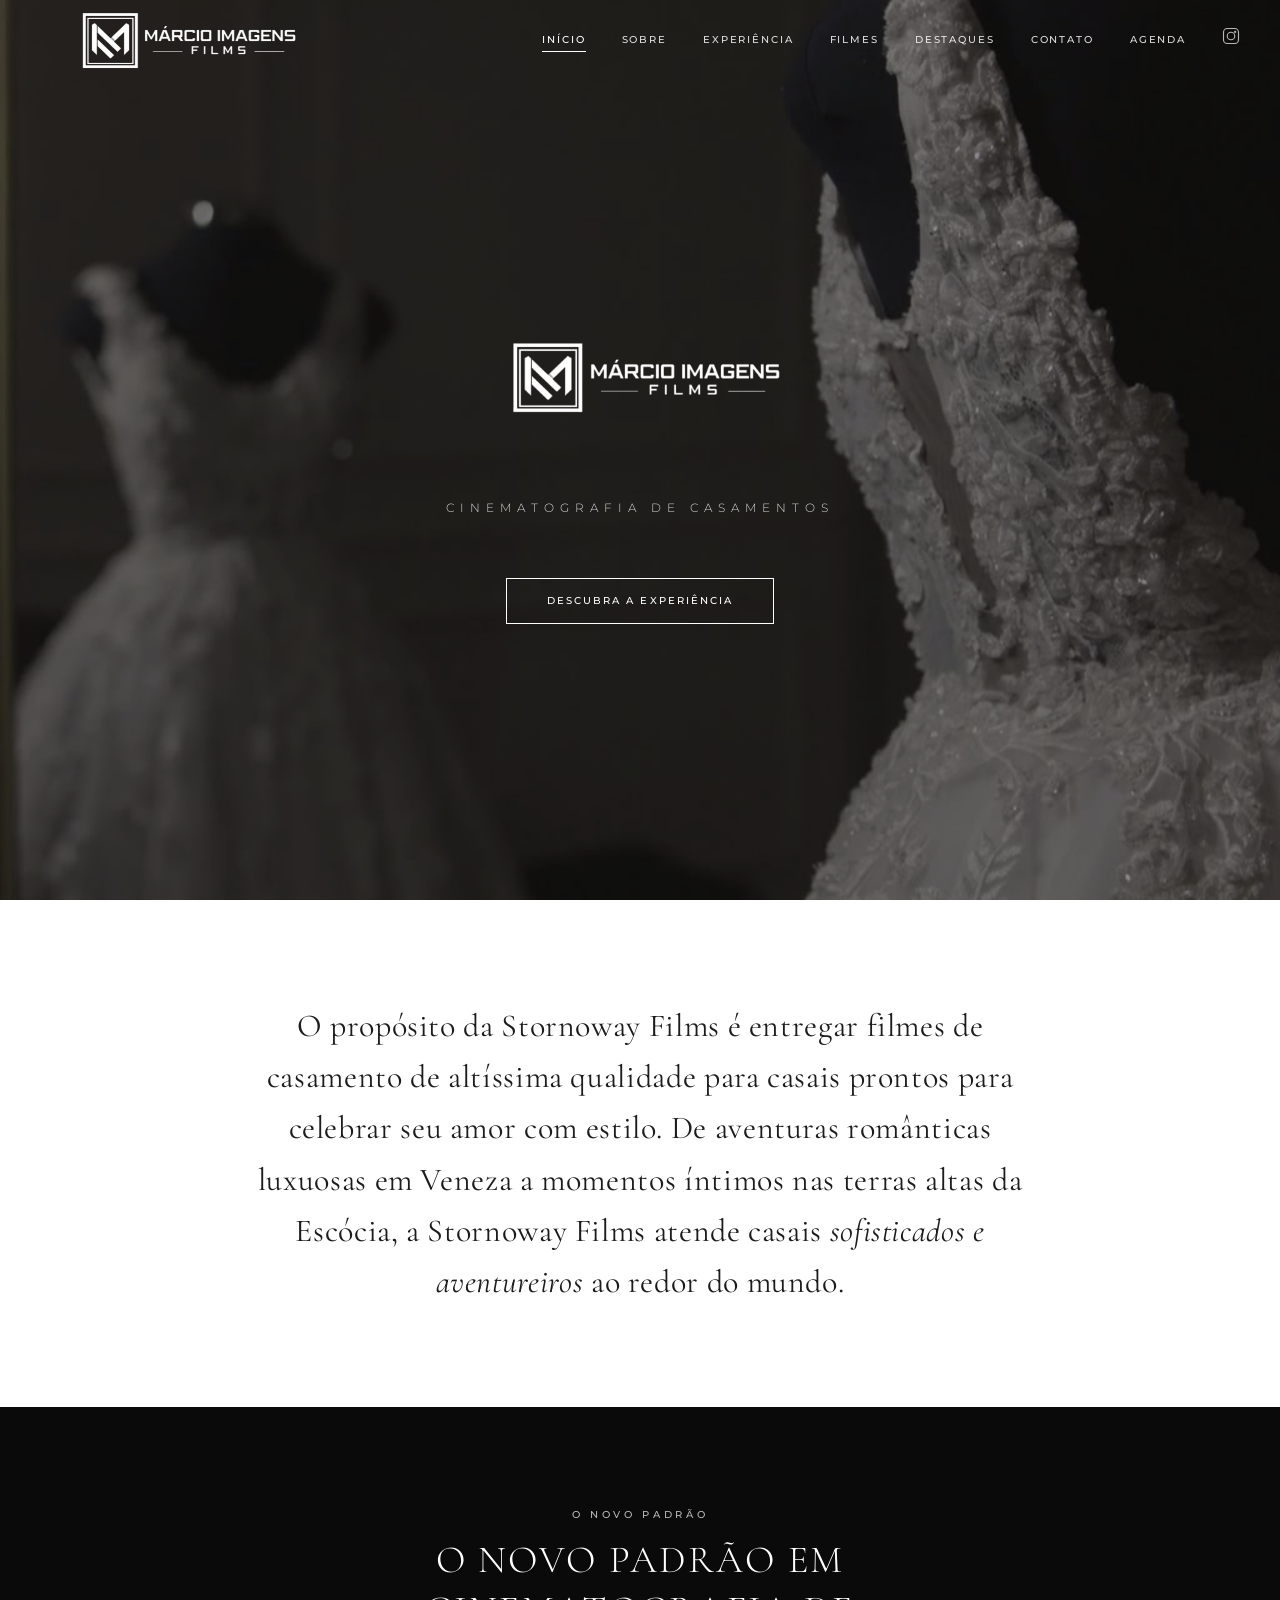
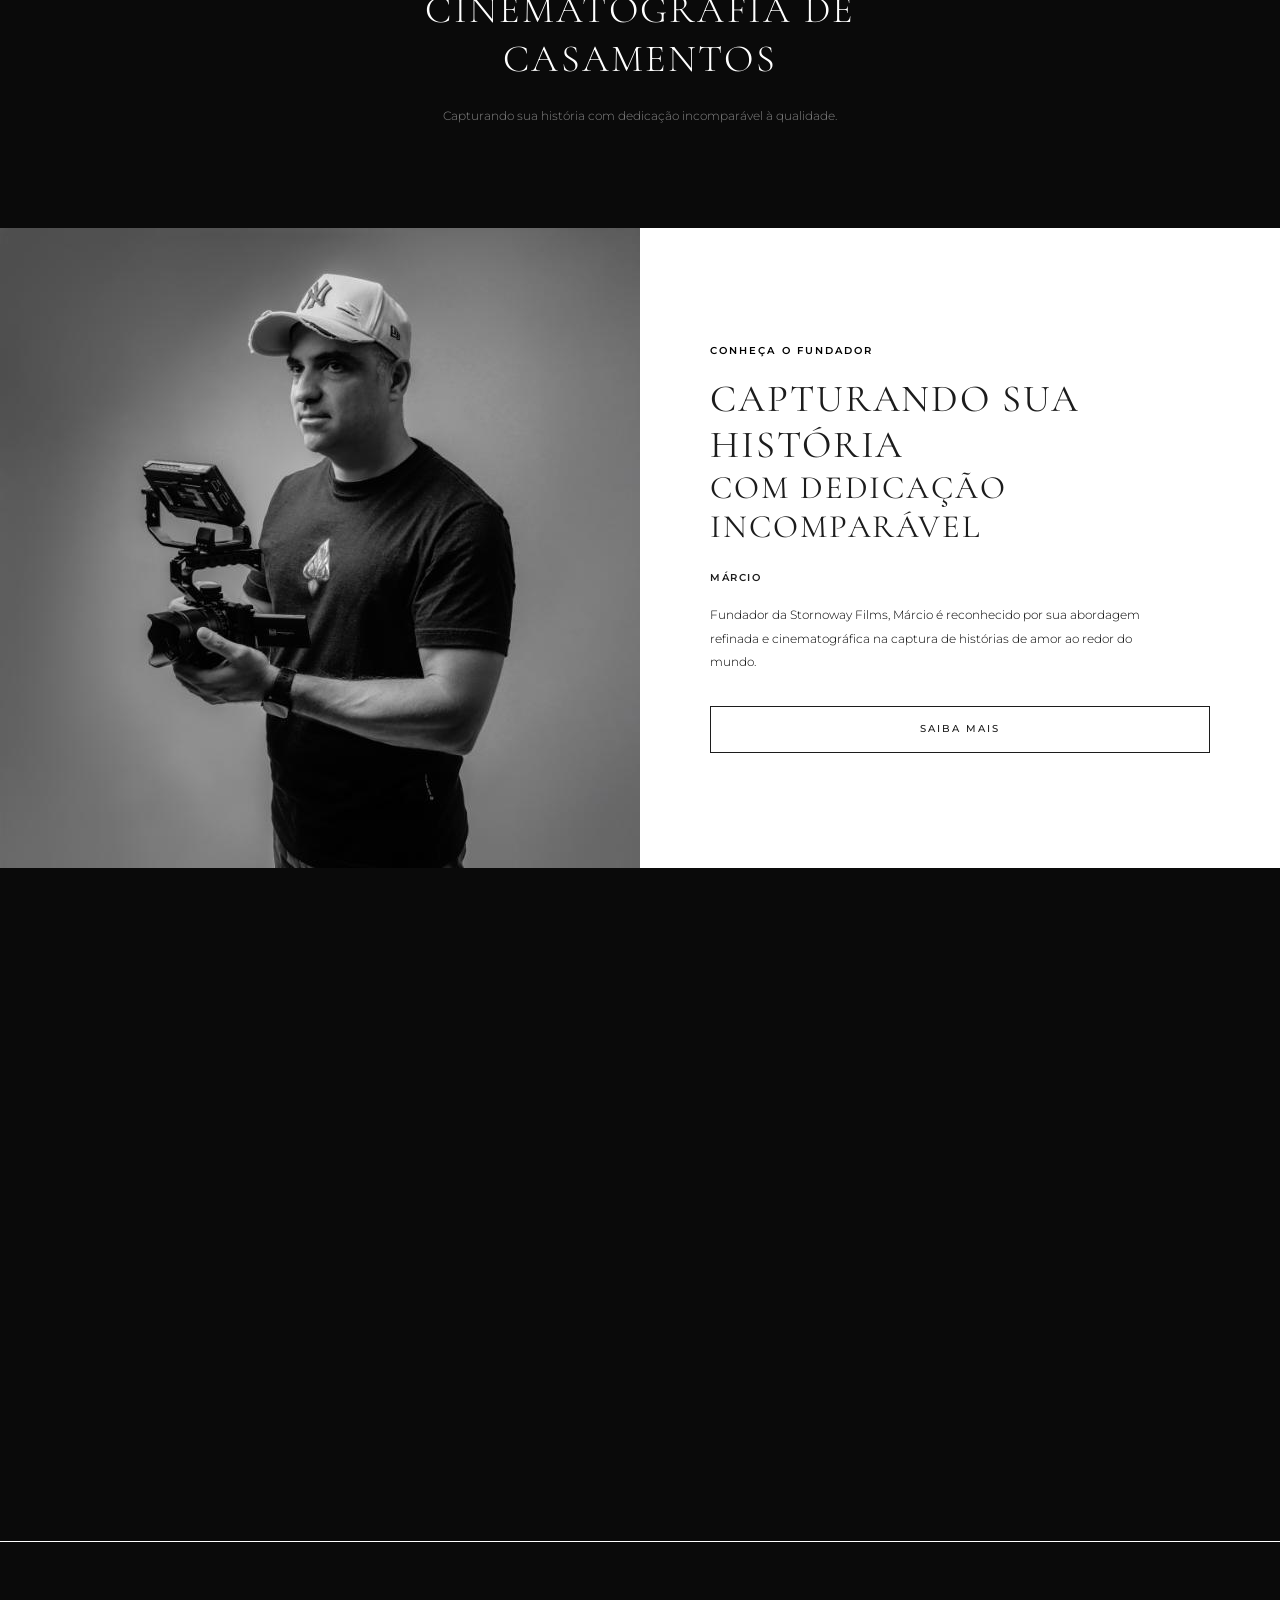
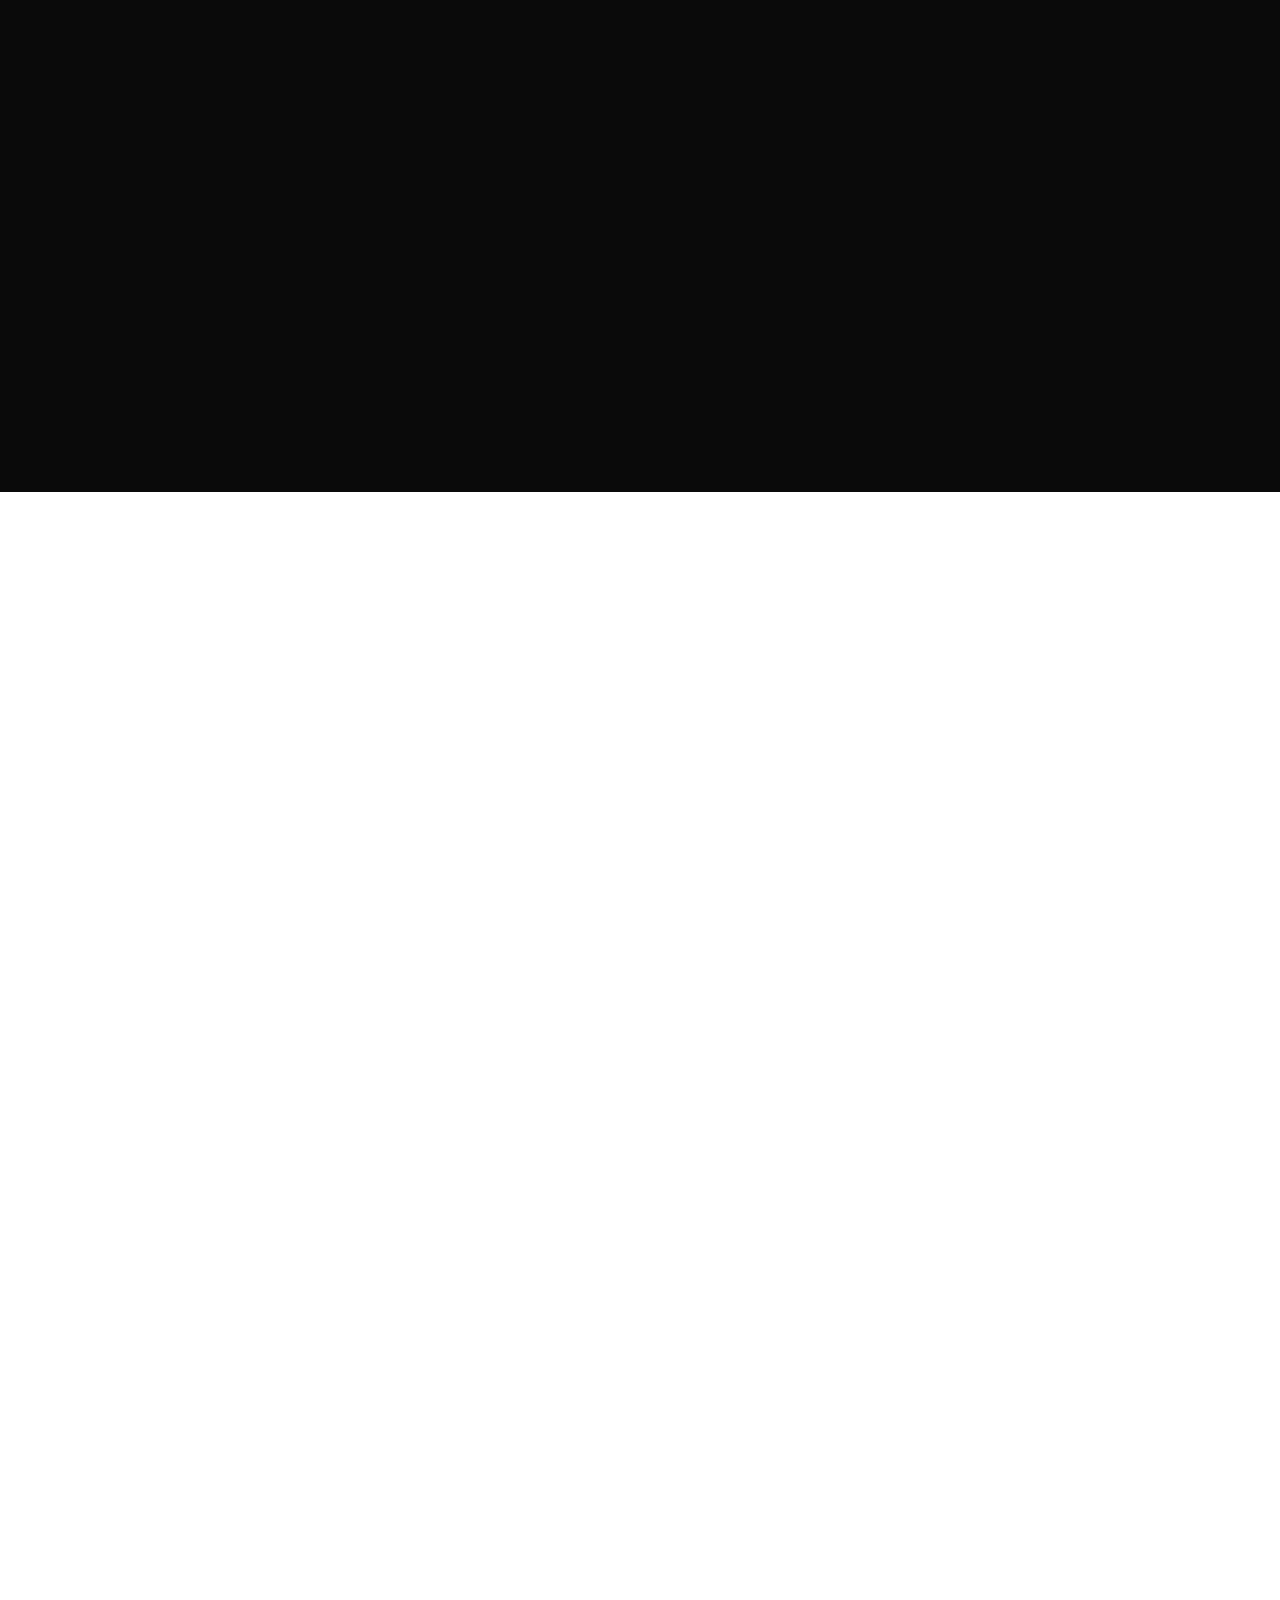
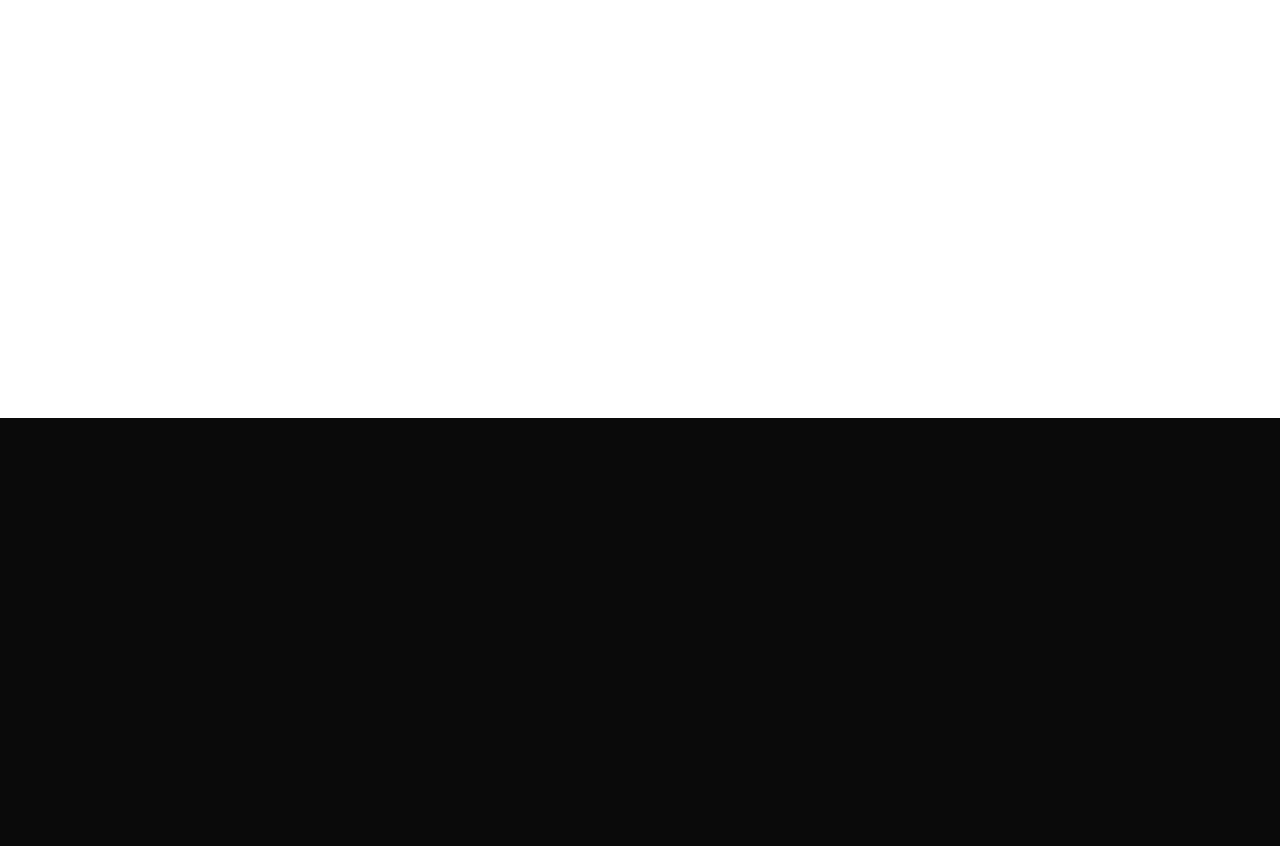
==== commit 9fb48483: "refactor: split style.css into page-specific CSS files + fix calendar loading state bug" ====
--- a/index.html
+++ b/index.html
@@ -9,10 +9,10 @@
   <link rel="preconnect" href="https://fonts.gstatic.com" crossorigin />
   <link rel="preload" as="image" href="/uploads/images/logo-transparente.webp" fetchpriority="high" />
   <link rel="preload" as="video" href="/uploads/videos/HomeSite.mp4" type="video/mp4" />
-  <link rel="preload" as="style" href="/assets/css/style.css?v=20260422n" />
+  <link rel="preload" as="style" href="/assets/css/style.css?v=20260617d" />
   <link href="https://fonts.googleapis.com/css2?family=Cormorant+Garamond:ital,wght@0,300;0,400;1,300&family=Great+Vibes&family=Montserrat:wght@400;500;600&display=swap" rel="stylesheet" />
   <title>Márcio Imagens e Filmes — Cinematografia de Casamentos</title>
-  <link rel="stylesheet" href="/assets/css/style.css?v=20260422n" />
+  <link rel="stylesheet" href="/assets/css/style.css?v=20260617d" />
 </head>
 <body class="intro-active">
 
--- a/assets/css/style.css
+++ b/assets/css/style.css
@@ -1,4 +1,4 @@
-/* ===== RESET & BASE ===== */
+﻿/* ===== RESET & BASE ===== */
 *, *::before, *::after { box-sizing: border-box; margin: 0; padding: 0; }
 html { scroll-behavior: smooth; }
 
@@ -395,437 +395,7 @@
   }
 }
 
-/* ===== SCHEDULER (CONTACT) ===== */
-/* ===== SCHEDULER (CONTACT) ===== */
-.schedule-section {
-  background: var(--bone);
-  padding: 80px 40px;
-  border-top: 1px solid rgba(0,0,0,0.07);
-}
-
-.schedule-section__inner {
-  max-width: 780px;
-  margin: 0 auto;
-}
-
-.schedule-section__title {
-  font-family: var(--font-serif);
-  font-size: clamp(1.8rem, 3.5vw, 2.8rem);
-  font-weight: 300;
-  letter-spacing: 0.04em;
-  color: var(--dark);
-  margin-bottom: 12px;
-  line-height: 1.15;
-}
-
-.schedule-section__title em { font-style: italic; }
-
-.schedule-section__text {
-  font-family: var(--font-sans);
-  font-size: 0.78rem;
-  font-weight: 300;
-  line-height: 1.8;
-  color: rgba(0,0,0,0.55);
-  max-width: 520px;
-  margin-bottom: 40px;
-}
-
-/* ---- Widget (calendário + slots) ---- */
-.schedule-widget {
-  display: grid;
-  grid-template-columns: 1fr 1px 220px;
-  gap: 0;
-  background: #fff;
-  border: 1px solid rgba(0,0,0,0.1);
-}
-
-.schedule-divider {
-  background: rgba(0,0,0,0.08);
-  width: 1px;
-}
-
-/* ---- Calendário ---- */
-.schedule-cal {
-  padding: 32px 28px 24px;
-}
-
-.schedule-cal__nav {
-  display: flex;
-  align-items: center;
-  justify-content: space-between;
-  margin-bottom: 24px;
-}
-
-.schedule-cal__arrow {
-  background: none;
-  border: none;
-  font-family: var(--font-sans);
-  font-size: 1.3rem;
-  color: rgba(0,0,0,0.4);
-  cursor: pointer;
-  padding: 4px 10px;
-  line-height: 1;
-  transition: color var(--transition);
-}
-
-.schedule-cal__arrow:hover { color: var(--dark); }
-
-.schedule-cal__month-label {
-  font-family: var(--font-serif);
-  font-size: 1.15rem;
-  font-weight: 300;
-  letter-spacing: 0.08em;
-  color: var(--dark);
-}
-
-.schedule-cal__weekdays {
-  display: grid;
-  grid-template-columns: repeat(7, 1fr);
-  margin-bottom: 8px;
-}
-
-.schedule-cal__weekdays span {
-  text-align: center;
-  font-family: var(--font-sans);
-  font-size: 0.58rem;
-  font-weight: 600;
-  letter-spacing: 0.12em;
-  text-transform: uppercase;
-  color: rgba(0,0,0,0.35);
-  padding: 4px 0;
-}
-
-.schedule-cal__days {
-  display: grid;
-  grid-template-columns: repeat(7, 1fr);
-  gap: 3px;
-}
-
-/* ---- Dias ---- */
-.schedule-day {
-  display: flex;
-  align-items: center;
-  justify-content: center;
-  aspect-ratio: 1;
-  font-family: var(--font-sans);
-  font-size: 0.72rem;
-  font-weight: 400;
-  color: var(--dark);
-  background: none;
-  border: none;
-  cursor: pointer;
-  transition: background var(--transition), color var(--transition);
-  position: relative;
-}
-
-.schedule-day--empty { pointer-events: none; }
-
-.schedule-day--available:hover {
-  background: rgba(0,0,0,0.06);
-}
-
-.schedule-day--today {
-  font-weight: 600;
-}
-
-.schedule-day--today::after {
-  content: '';
-  position: absolute;
-  bottom: 3px;
-  left: 50%;
-  transform: translateX(-50%);
-  width: 3px;
-  height: 3px;
-  border-radius: 50%;
-  background: var(--champagne);
-}
-
-.schedule-day--selected {
-  background: var(--dark);
-  color: var(--white);
-  border-radius: 2px;
-}
-
-.schedule-day--selected:hover { background: var(--dark); }
-
-/* Dias passados e fins de semana: sem risco, só apagados */
-.schedule-day--past {
-  color: rgba(0,0,0,0.18);
-  cursor: default;
-}
-
-/* Dias ocupados: riscados */
-.schedule-day--unavailable {
-  color: rgba(0,0,0,0.28);
-  cursor: default;
-  text-decoration: line-through;
-  text-decoration-color: rgba(0,0,0,0.25);
-}
-
-/* Carregando disponibilidade: leve pulse */
-.schedule-day--loading {
-  color: rgba(0,0,0,0.45);
-  animation: dayPulse 1.6s ease-in-out infinite;
-}
-
-@keyframes dayPulse {
-  0%, 100% { opacity: 1; }
-  50%       { opacity: 0.4; }
-}
-
-/* ---- Status (mensagem abaixo do calendário) ---- */
-.schedule-status {
-  margin-top: 20px;
-  font-family: var(--font-sans);
-  font-size: 0.68rem;
-  font-weight: 300;
-  letter-spacing: 0.06em;
-  font-style: italic;
-  min-height: 1.4em;
-  color: rgba(0,0,0,0.45);
-}
-
-.schedule-status--success { color: #556b48; }
-.schedule-status--error   { color: #8b3a32; }
-.schedule-status--warning { color: #7a5c2a; }
-.schedule-status--info    { color: rgba(0,0,0,0.45); }
-
-/* ---- Scheduler dark variant (agenda.html) ---- */
-.schedule-page .schedule-section--dark {
-  background: #080808;
-  border-top: 1px solid rgba(255,255,255,0.08);
-}
-
-.schedule-page .schedule-section__title,
-.schedule-page .schedule-section__text,
-.schedule-page .schedule-cal__month-label,
-.schedule-page .schedule-cal__arrow,
-.schedule-page .schedule-cal__weekdays span,
-.schedule-page .schedule-status,
-.schedule-page .schedule-slots-panel__hint,
-.schedule-page .schedule-integration-note {
-  color: rgba(255,255,255,0.78);
-}
-
-.schedule-page .schedule-widget,
-.schedule-page .schedule-booking {
-  background: #111111;
-  border-color: rgba(255,255,255,0.14);
-}
-
-.schedule-page .schedule-divider {
-  background: rgba(255,255,255,0.12);
-}
-
-.schedule-page .schedule-day {
-  color: #f1f1f1;
-}
-
-.schedule-page .schedule-day--available:hover {
-  background: rgba(255,255,255,0.12);
-}
-
-.schedule-page .schedule-day--today::after {
-  background: #e2d9ca;
-}
-
-.schedule-page .schedule-day--selected,
-.schedule-page .schedule-slot-btn--active {
-  background: #f1f1f1;
-  color: #101010;
-  border-color: #f1f1f1;
-}
-
-.schedule-page .schedule-day--past,
-.schedule-page .schedule-day--unavailable {
-  color: rgba(255,255,255,0.28);
-  text-decoration-color: rgba(255,255,255,0.22);
-}
-
-.schedule-page .schedule-slot-btn {
-  color: #f1f1f1;
-  border-color: rgba(255,255,255,0.24);
-}
-
-.schedule-page .schedule-slot-btn:hover {
-  border-color: rgba(255,255,255,0.5);
-  background: rgba(255,255,255,0.08);
-}
-
-.schedule-page .schedule-booking .form-field label {
-  color: rgba(255,255,255,0.85);
-}
-
-.schedule-page .schedule-booking .form-field input,
-.schedule-page .schedule-booking .form-field textarea {
-  color: #f5f5f5;
-  border-bottom-color: rgba(255,255,255,0.25);
-}
-
-.schedule-page .schedule-booking .form-field textarea {
-  border-color: rgba(255,255,255,0.2);
-}
-
-.schedule-page .schedule-booking .form-field input:focus,
-.schedule-page .schedule-booking .form-field textarea:focus {
-  border-bottom-color: rgba(255,255,255,0.62);
-}
-
-.schedule-page .schedule-selected-text {
-  color: #efe5d4;
-}
-
-.schedule-confirmation {
-  margin-top: 2px;
-  padding: 24px 28px;
-  border-top: 1px solid rgba(255,255,255,0.16);
-  background: #111111;
-  display: flex;
-  align-items: center;
-  justify-content: space-between;
-  gap: 14px;
-}
-
-.schedule-confirmation__text {
-  font-family: var(--font-sans);
-  font-size: 1.05rem;
-  font-weight: 500;
-  color: rgba(255,255,255,0.93);
-}
-
-.schedule-integration-note {
-  margin-top: 18px;
-  font-family: var(--font-sans);
-  font-size: 0.66rem;
-  letter-spacing: 0.08em;
-  text-transform: uppercase;
-  opacity: 0.86;
-}
-
-@media (max-width: 700px) {
-  .schedule-confirmation {
-    flex-direction: column;
-    align-items: flex-start;
-  }
-}
-
-/* ---- Painel de horários ---- */
-.schedule-slots-panel {
-  padding: 32px 20px 24px;
-  display: flex;
-  flex-direction: column;
-  overflow-y: auto;
-  max-height: 420px;
-}
-
-.schedule-slots-panel__hint {
-  font-family: var(--font-sans);
-  font-size: 0.68rem;
-  font-weight: 300;
-  font-style: italic;
-  color: rgba(0,0,0,0.38);
-  line-height: 1.7;
-  margin: auto 0;
-  text-align: center;
-}
-
-.schedule-slots {
-  display: flex;
-  flex-direction: column;
-  gap: 7px;
-}
-
-.schedule-slot-btn {
-  display: block;
-  width: 100%;
-  font-family: var(--font-sans);
-  font-size: 0.62rem;
-  font-weight: 500;
-  letter-spacing: 0.16em;
-  text-transform: uppercase;
-  padding: 12px 8px;
-  border: 1px solid rgba(0,0,0,0.18);
-  color: var(--dark);
-  background: transparent;
-  cursor: pointer;
-  text-align: center;
-  transition: all 0.25s ease;
-}
-
-.schedule-slot-btn:hover {
-  border-color: var(--dark);
-  background: rgba(0,0,0,0.03);
-}
-
-.schedule-slot-btn--active {
-  background: var(--dark);
-  border-color: var(--dark);
-  color: var(--white);
-}
-
-/* ---- Formulário de confirmação ---- */
-.schedule-booking {
-  margin-top: 2px;
-  border-top: 1px solid rgba(0,0,0,0.08);
-  background: #fff;
-  padding: 40px 28px;
-  display: flex;
-  flex-direction: column;
-  gap: 28px;
-}
-
-.schedule-booking__header {
-  display: flex;
-  flex-direction: column;
-  gap: 6px;
-}
-
-.schedule-selected-text {
-  font-family: var(--font-serif);
-  font-size: 1.15rem;
-  font-style: italic;
-  font-weight: 400;
-  color: var(--champagne);
-  letter-spacing: 0.02em;
-}
-
-/* ---- Responsivo ---- */
-@media (max-width: 820px) {
-  .schedule-widget {
-    grid-template-columns: 1fr;
-    grid-template-rows: auto auto auto;
-  }
-
-  .schedule-divider {
-    width: auto;
-    height: 1px;
-  }
-
-  .schedule-slots-panel {
-    max-height: none;
-    border-top: none;
-  }
-
-  .schedule-slots {
-    display: grid;
-    grid-template-columns: repeat(auto-fill, minmax(100px, 1fr));
-    gap: 8px;
-  }
-}
-
-@media (max-width: 600px) {
-  .schedule-section { padding: 64px 20px; }
-
-  .schedule-cal { padding: 24px 16px 20px; }
-
-  .schedule-slots-panel { padding: 20px 16px; }
-
-  .schedule-booking { padding: 32px 20px; }
-
-  .schedule-day {
-    font-size: 0.68rem;
-  }
-}
+/* Scheduler -> scheduler.css */
 
 /* ===== HERO SECTION (full-screen, dark) ===== */
 .hero {
@@ -943,33 +513,8 @@
   text-transform: uppercase;
 }
 .video-embed__placeholder svg { opacity: 0.6; }
-.film-video-section {
-  background: var(--black);
-  padding: 60px 40px;
-}
-.film-video-section__inner {
-  max-width: 900px;
-  margin: 0 auto;
-}
-.film-video-section__label {
-  font-family: var(--font-sans);
-  font-size: 0.65rem;
-  font-weight: 500;
-  letter-spacing: 0.3em;
-  text-transform: uppercase;
-  color: rgba(255,255,255,0.5);
-  text-align: center;
-  margin-bottom: 12px;
-}
-.film-video-section__title {
-  font-family: var(--font-serif);
-  font-size: clamp(1.5rem, 3vw, 2.2rem);
-  font-weight: 300;
-  font-style: italic;
-  color: var(--white);
-  text-align: center;
-  margin-bottom: 30px;
-}
+
+/* film-video-section -> films.css */
 
 /* ===== INTRO / BRAND STATEMENT ===== */
 .brand-statement {
@@ -1244,262 +789,9 @@
 .cta-section--cream .cta-section__subtitle { color: var(--gray-dark); }
 .cta-section--black .cta-section__subtitle { color: rgba(255,255,255,0.7); }
 
-/* ===== ABOUT PAGE ===== */
-.about-intro {
-  background: var(--cream);
-  padding: 100px 40px;
-  text-align: center;
-}
-.about-intro__inner {
-  max-width: 750px;
-  margin: 0 auto;
-}
-.about-intro__heading {
-  font-family: var(--font-sans);
-  font-size: 0.65rem;
-  font-weight: 600;
-  letter-spacing: 0.3em;
-  text-transform: uppercase;
-  color: var(--gray);
-  margin-bottom: 28px;
-}
-.about-intro__text {
-  font-family: var(--font-serif);
-  font-size: clamp(1.1rem, 2vw, 1.45rem);
-  font-weight: 400;
-  line-height: 1.8;
-  color: var(--dark);
-  letter-spacing: 0.015em;
-}
-
-/* Founders Bio */
-.founders {
-  padding: 0;
-}
-.founder-bio {
-  display: grid;
-  grid-template-columns: 1fr 1fr;
-  min-height: 500px;
-}
-.founder-bio--reverse { direction: rtl; }
-.founder-bio--reverse > * { direction: ltr; }
-.founder-bio__image {
-  overflow: hidden;
-}
-.founder-bio__image img {
-  width: 100%; height: 100%;
-  object-fit: cover;
-}
-.founder-bio__content {
-  display: flex;
-  flex-direction: column;
-  justify-content: center;
-  padding: 60px 70px;
-  background: var(--cream);
-}
-.founder-bio__name {
-  font-family: var(--font-serif);
-  font-size: clamp(1.8rem, 3vw, 2.5rem);
-  font-weight: 400;
-  letter-spacing: 0.08em;
-  text-transform: uppercase;
-  color: var(--dark);
-  margin-bottom: 8px;
-}
-.founder-bio__role {
-  font-family: var(--font-sans);
-  font-size: 0.6rem;
-  font-weight: 600;
-  letter-spacing: 0.2em;
-  text-transform: uppercase;
-  color: var(--gray);
-  margin-bottom: 24px;
-}
-.founder-bio__text {
-  font-family: var(--font-sans);
-  font-size: 0.78rem;
-  font-weight: 300;
-  line-height: 1.9;
-  color: var(--gray);
-  max-width: 420px;
-}
-
-@media (max-width: 900px) {
-  .founder-bio {
-    grid-template-columns: 1fr;
-  }
-  .founder-bio--reverse { direction: ltr; }
-  .founder-bio__image { min-height: 350px; }
-  .founder-bio__content { padding: 50px 30px; }
-}
-
-/* Values */
-.values {
-  display: grid;
-  grid-template-columns: repeat(3, 1fr);
-  background: var(--white);
-}
-.value-card {
-  padding: 80px 40px;
-  text-align: center;
-  border-right: 1px solid rgba(0,0,0,0.06);
-}
-.value-card:last-child { border-right: none; }
-.value-card__icon {
-  font-size: 1.8rem;
-  margin-bottom: 20px;
-  color: var(--champagne);
-}
-.value-card__title {
-  font-family: var(--font-serif);
-  font-size: 1.4rem;
-  font-weight: 400;
-  letter-spacing: 0.15em;
-  text-transform: uppercase;
-  color: var(--dark);
-  margin-bottom: 16px;
-}
-.value-card__text {
-  font-family: var(--font-sans);
-  font-size: 0.78rem;
-  font-weight: 300;
-  line-height: 1.8;
-  color: var(--gray);
-  max-width: 280px;
-  margin: 0 auto;
-}
-
-@media (max-width: 900px) {
-  .values { grid-template-columns: 1fr; }
-  .value-card {
-    border-right: none;
-    border-bottom: 1px solid rgba(0,0,0,0.06);
-    padding: 50px 30px;
-  }
-}
-
-/* ===== EXPERIENCE / INVESTMENT ===== */
-.investment {
-  background: var(--cream);
-  padding: 100px 40px;
-  text-align: center;
-}
-.investment__inner {
-  max-width: 700px;
-  margin: 0 auto;
-}
-.investment__label {
-  font-family: var(--font-sans);
-  font-size: 0.65rem;
-  font-weight: 600;
-  letter-spacing: 0.3em;
-  text-transform: uppercase;
-  color: var(--gray);
-  margin-bottom: 12px;
-}
-.investment__title {
-  font-family: var(--font-serif);
-  font-size: clamp(1.8rem, 3.5vw, 2.8rem);
-  font-weight: 300;
-  letter-spacing: 0.06em;
-  text-transform: uppercase;
-  color: var(--dark);
-  margin-bottom: 20px;
-}
-.investment__price {
-  font-family: var(--font-sans);
-  font-size: 0.7rem;
-  font-weight: 600;
-  letter-spacing: 0.15em;
-  text-transform: uppercase;
-  color: var(--dark);
-  margin-bottom: 24px;
-}
-.investment__text {
-  font-family: var(--font-sans);
-  font-size: 0.78rem;
-  font-weight: 300;
-  line-height: 1.9;
-  color: var(--gray);
-  margin-bottom: 40px;
-}
-.investment__quote {
-  font-family: var(--font-serif);
-  font-size: clamp(1.2rem, 2vw, 1.6rem);
-  font-weight: 400;
-  font-style: italic;
-  line-height: 1.6;
-  color: var(--dark);
-  max-width: 600px;
-  margin: 0 auto;
-}
-
-/* ===== FAQ ===== */
-.faq {
-  padding: 100px 40px;
-  background: var(--white);
-}
-.faq__inner {
-  max-width: 700px;
-  margin: 0 auto;
-}
-.faq__title {
-  font-family: var(--font-sans);
-  font-size: 0.7rem;
-  font-weight: 600;
-  letter-spacing: 0.25em;
-  text-transform: uppercase;
-  text-align: center;
-  color: var(--dark);
-  margin-bottom: 48px;
-}
-.faq__item {
-  border-bottom: 1px solid rgba(0,0,0,0.1);
-}
-.faq__question {
-  display: flex;
-  align-items: center;
-  justify-content: space-between;
-  padding: 20px 0;
-  cursor: pointer;
-  background: none;
-  border: none;
-  width: 100%;
-  text-align: left;
-}
-.faq__question-text {
-  font-family: var(--font-sans);
-  font-size: 0.7rem;
-  font-weight: 600;
-  letter-spacing: 0.12em;
-  text-transform: uppercase;
-  color: var(--dark);
-}
-.faq__toggle {
-  font-size: 1.4rem;
-  color: var(--gray);
-  transition: transform 0.3s ease;
-  flex-shrink: 0;
-  margin-left: 16px;
-}
-.faq__item.active .faq__toggle {
-  transform: rotate(45deg);
-}
-.faq__answer {
-  max-height: 0;
-  overflow: hidden;
-  transition: max-height 0.4s ease;
-}
-.faq__answer-inner {
-  padding: 0 0 20px;
-}
-.faq__answer-inner p {
-  font-family: var(--font-sans);
-  font-size: 0.78rem;
-  font-weight: 300;
-  line-height: 1.8;
-  color: var(--gray);
-}
+/* About -> about.css */
+
+/* Experience -> experience.css */
 
 /* ===== CONTACT ===== */
 .contact-hero {
@@ -1539,43 +831,8 @@
   padding-bottom: 2px;
 }
 
-.contact-form-section {
-  background: var(--cream);
-  padding: 80px 40px;
-}
-.contact-form-section__inner {
-  max-width: 720px;
-  margin: 0 auto;
-}
-.contact-tabs {
-  display: flex;
-  border: 1px solid var(--dark);
-  margin-bottom: 48px;
-}
-.contact-tab {
-  flex: 1;
-  padding: 14px;
-  font-family: var(--font-sans);
-  font-size: 0.6rem;
-  font-weight: 600;
-  letter-spacing: 0.15em;
-  text-transform: uppercase;
-  text-align: center;
-  border: none;
-  background: transparent;
-  color: var(--dark);
-  cursor: pointer;
-  transition: all 0.3s;
-}
-.contact-tab--active {
-  background: var(--dark);
-  color: var(--white);
-}
-.contact-form {
-  display: flex;
-  flex-direction: column;
-  gap: 32px;
-}
+/* Contact form -> contact.css */
+
 .form-row {
   display: grid;
   grid-template-columns: 1fr 1fr;
@@ -1636,227 +893,7 @@
   .contact-form-section { padding: 60px 24px; }
 }
 
-/* ===== FILMS PORTFOLIO PAGE ===== */
-.portfolio-grid {
-  padding: 80px 40px;
-  background: var(--white);
-}
-.portfolio-grid__inner {
-  max-width: 1000px;
-  margin: 0 auto;
-}
-.portfolio-item {
-  display: grid;
-  grid-template-columns: 1fr 1fr;
-  gap: 40px;
-  align-items: center;
-  margin-bottom: 80px;
-  padding-bottom: 80px;
-  border-bottom: 1px solid rgba(0,0,0,0.06);
-}
-.portfolio-item:last-child {
-  border-bottom: none;
-  margin-bottom: 0;
-  padding-bottom: 0;
-}
-.portfolio-item:nth-child(even) { direction: rtl; }
-.portfolio-item:nth-child(even) > * { direction: ltr; }
-.portfolio-item__media {
-  overflow: hidden;
-}
-.portfolio-item__media img {
-  width: 100%;
-  aspect-ratio: 4/3;
-  object-fit: cover;
-  transition: transform 0.6s ease;
-}
-.portfolio-item:hover .portfolio-item__media img {
-  transform: scale(1.03);
-}
-.portfolio-item__media .video-embed {
-  position: relative;
-  width: 100%;
-  padding-bottom: 56.25%;
-}
-.portfolio-item__media .video-embed iframe {
-  position: absolute;
-  inset: 0;
-  width: 100%;
-  height: 100%;
-  border: 0;
-  border-radius: 4px;
-}
-.portfolio-item__info { padding: 0 20px; }
-.portfolio-item__names {
-  font-family: var(--font-script);
-  font-size: 1.8rem;
-  color: var(--dark);
-  margin-bottom: 4px;
-}
-.portfolio-item__location {
-  font-family: var(--font-sans);
-  font-size: 0.6rem;
-  font-weight: 600;
-  letter-spacing: 0.2em;
-  text-transform: uppercase;
-  color: var(--gray);
-  margin-bottom: 20px;
-}
-.portfolio-item__desc {
-  font-family: var(--font-sans);
-  font-size: 0.78rem;
-  font-weight: 300;
-  line-height: 1.9;
-  color: var(--gray);
-}
-
-@media (max-width: 768px) {
-  .portfolio-item {
-    grid-template-columns: 1fr;
-    gap: 24px;
-  }
-  .portfolio-item:nth-child(even) { direction: ltr; }
-}
-
-/* ===== FEATURED FILMS PAGE ===== */
-.featured-film {
-  padding: 0;
-}
-.featured-film__hero {
-  position: relative;
-  height: 80vh;
-  overflow: hidden;
-  display: flex;
-  align-items: flex-end;
-}
-.featured-film__hero-bg {
-  position: absolute; inset: 0;
-}
-.featured-film__hero-bg img,
-.featured-film__hero-bg video {
-  width: 100%; height: 100%;
-  object-fit: cover;
-}
-.featured-film__hero-overlay {
-  position: absolute; inset: 0;
-  background: linear-gradient(to top, rgba(0,0,0,0.8), transparent 60%);
-}
-.featured-film__hero-content {
-  position: relative;
-  z-index: 2;
-  padding: 60px;
-  color: var(--white);
-}
-.featured-film__names {
-  font-family: var(--font-serif);
-  font-size: clamp(2rem, 4vw, 3.5rem);
-  font-weight: 300;
-  font-style: italic;
-  color: var(--white);
-  margin-bottom: 8px;
-}
-.featured-film__location {
-  font-family: var(--font-sans);
-  font-size: 0.65rem;
-  letter-spacing: 0.25em;
-  text-transform: uppercase;
-  color: rgba(255,255,255,0.7);
-}
-
-.featured-film__details {
-  background: var(--cream);
-  padding: 80px 40px;
-}
-.featured-film__details-inner {
-  max-width: 700px;
-  margin: 0 auto;
-}
-.featured-film__about-label {
-  font-family: var(--font-sans);
-  font-size: 0.6rem;
-  font-weight: 600;
-  letter-spacing: 0.25em;
-  text-transform: uppercase;
-  color: var(--gray);
-  margin-bottom: 20px;
-}
-.featured-film__about-text {
-  font-family: var(--font-sans);
-  font-size: 0.85rem;
-  font-weight: 300;
-  line-height: 1.9;
-  color: var(--gray-dark);
-  margin-bottom: 40px;
-}
-.featured-film__vendors-label {
-  font-family: var(--font-sans);
-  font-size: 0.6rem;
-  font-weight: 600;
-  letter-spacing: 0.25em;
-  text-transform: uppercase;
-  color: var(--gray);
-  margin-bottom: 16px;
-}
-.featured-film__vendors {
-  font-family: var(--font-sans);
-  font-size: 0.78rem;
-  font-weight: 300;
-  line-height: 2;
-  color: var(--gray);
-}
-.featured-film__vendors a {
-  color: var(--dark);
-  border-bottom: 1px solid rgba(0,0,0,0.2);
-}
-
-.featured-film__testimonial {
-  background: var(--white);
-  padding: 80px 40px;
-  text-align: center;
-}
-.featured-film__testimonial-inner {
-  max-width: 650px;
-  margin: 0 auto;
-}
-.featured-film__testimonial-quote {
-  font-family: var(--font-serif);
-  font-size: clamp(1.1rem, 2vw, 1.4rem);
-  font-weight: 400;
-  font-style: italic;
-  line-height: 1.8;
-  color: var(--dark);
-  margin-bottom: 24px;
-}
-.featured-film__testimonial-author {
-  font-family: var(--font-sans);
-  font-size: 0.65rem;
-  font-weight: 600;
-  letter-spacing: 0.15em;
-  text-transform: uppercase;
-  color: var(--gray);
-}
-
-/* Film gallery within featured */
-.featured-film__gallery {
-  display: grid;
-  grid-template-columns: repeat(3, 1fr);
-  gap: 4vh;
-  padding: 4vh;
-}
-.featured-film__gallery img {
-  width: 100%;
-  aspect-ratio: 1;
-  object-fit: cover;
-  border-radius: 4px;
-}
-
-@media (max-width: 768px) {
-  .featured-film__gallery {
-    grid-template-columns: 1fr 1fr;
-  }
-  .featured-film__hero { height: 60vh; }
-  .featured-film__hero-content { padding: 30px; }
-}
+/* Films -> films.css */
 
 /* ===== FOOTER ===== */
 .footer {
@@ -1964,95 +1001,7 @@
   }
 }
 
-/* ===== EXPERIENCE PAGE SPECIFIC ===== */
-.experience-intro {
-  background: var(--cream);
-  padding: 100px 40px;
-  text-align: center;
-}
-.experience-intro__inner {
-  max-width: 700px;
-  margin: 0 auto;
-}
-.experience-intro__heading {
-  font-family: var(--font-sans);
-  font-size: 0.65rem;
-  font-weight: 600;
-  letter-spacing: 0.3em;
-  text-transform: uppercase;
-  color: var(--gray);
-  margin-bottom: 28px;
-}
-.experience-intro__text {
-  font-family: var(--font-sans);
-  font-size: 0.82rem;
-  font-weight: 300;
-  line-height: 1.9;
-  color: var(--gray-dark);
-}
-
-/* Large quote block */
-.quote-block {
-  background: var(--white);
-  padding: 80px 40px;
-  text-align: center;
-}
-.quote-block__text {
-  font-family: var(--font-serif);
-  font-size: clamp(1.3rem, 2.5vw, 2rem);
-  font-weight: 400;
-  font-style: italic;
-  line-height: 1.6;
-  color: var(--dark);
-  max-width: 700px;
-  margin: 0 auto;
-  letter-spacing: 0.02em;
-}
-
-/* Delivery info */
-.delivery-info {
-  background: var(--black);
-  padding: 80px 40px;
-}
-.delivery-info__inner {
-  max-width: 900px;
-  margin: 0 auto;
-  display: grid;
-  grid-template-columns: repeat(3, 1fr);
-  gap: 40px;
-  text-align: center;
-}
-.delivery-info__item {}
-.delivery-info__number {
-  font-family: var(--font-serif);
-  font-size: 3rem;
-  font-weight: 300;
-  color: var(--white);
-  margin-bottom: 8px;
-}
-.delivery-info__label {
-  font-family: var(--font-sans);
-  font-size: 0.6rem;
-  font-weight: 600;
-  letter-spacing: 0.2em;
-  text-transform: uppercase;
-  color: rgba(255,255,255,0.5);
-  margin-bottom: 12px;
-}
-.delivery-info__desc {
-  font-family: var(--font-sans);
-  font-size: 0.72rem;
-  font-weight: 300;
-  line-height: 1.7;
-  color: rgba(255,255,255,0.4);
-}
-
-@media (max-width: 768px) {
-  .delivery-info__inner {
-    grid-template-columns: 1fr;
-    gap: 40px;
-  }
-}
+/* Experience specific -> experience.css */
 
 /* ===== PAGE TRANSITIONS ===== */
 .page-content {
@@ -2243,4 +1192,4 @@
   .testimonial__heading {
     font-size: clamp(1.4rem, 5vw, 1.8rem);
   }
-}
+}
--- a/assets/css/style.css
+++ b/assets/css/style.css
@@ -1,4 +1,4 @@
-/* ===== RESET & BASE ===== */
+﻿/* ===== RESET & BASE ===== */
 *, *::before, *::after { box-sizing: border-box; margin: 0; padding: 0; }
 html { scroll-behavior: smooth; }
 
@@ -395,437 +395,7 @@
   }
 }
 
-/* ===== SCHEDULER (CONTACT) ===== */
-/* ===== SCHEDULER (CONTACT) ===== */
-.schedule-section {
-  background: var(--bone);
-  padding: 80px 40px;
-  border-top: 1px solid rgba(0,0,0,0.07);
-}
-
-.schedule-section__inner {
-  max-width: 780px;
-  margin: 0 auto;
-}
-
-.schedule-section__title {
-  font-family: var(--font-serif);
-  font-size: clamp(1.8rem, 3.5vw, 2.8rem);
-  font-weight: 300;
-  letter-spacing: 0.04em;
-  color: var(--dark);
-  margin-bottom: 12px;
-  line-height: 1.15;
-}
-
-.schedule-section__title em { font-style: italic; }
-
-.schedule-section__text {
-  font-family: var(--font-sans);
-  font-size: 0.78rem;
-  font-weight: 300;
-  line-height: 1.8;
-  color: rgba(0,0,0,0.55);
-  max-width: 520px;
-  margin-bottom: 40px;
-}
-
-/* ---- Widget (calendário + slots) ---- */
-.schedule-widget {
-  display: grid;
-  grid-template-columns: 1fr 1px 220px;
-  gap: 0;
-  background: #fff;
-  border: 1px solid rgba(0,0,0,0.1);
-}
-
-.schedule-divider {
-  background: rgba(0,0,0,0.08);
-  width: 1px;
-}
-
-/* ---- Calendário ---- */
-.schedule-cal {
-  padding: 32px 28px 24px;
-}
-
-.schedule-cal__nav {
-  display: flex;
-  align-items: center;
-  justify-content: space-between;
-  margin-bottom: 24px;
-}
-
-.schedule-cal__arrow {
-  background: none;
-  border: none;
-  font-family: var(--font-sans);
-  font-size: 1.3rem;
-  color: rgba(0,0,0,0.4);
-  cursor: pointer;
-  padding: 4px 10px;
-  line-height: 1;
-  transition: color var(--transition);
-}
-
-.schedule-cal__arrow:hover { color: var(--dark); }
-
-.schedule-cal__month-label {
-  font-family: var(--font-serif);
-  font-size: 1.15rem;
-  font-weight: 300;
-  letter-spacing: 0.08em;
-  color: var(--dark);
-}
-
-.schedule-cal__weekdays {
-  display: grid;
-  grid-template-columns: repeat(7, 1fr);
-  margin-bottom: 8px;
-}
-
-.schedule-cal__weekdays span {
-  text-align: center;
-  font-family: var(--font-sans);
-  font-size: 0.58rem;
-  font-weight: 600;
-  letter-spacing: 0.12em;
-  text-transform: uppercase;
-  color: rgba(0,0,0,0.35);
-  padding: 4px 0;
-}
-
-.schedule-cal__days {
-  display: grid;
-  grid-template-columns: repeat(7, 1fr);
-  gap: 3px;
-}
-
-/* ---- Dias ---- */
-.schedule-day {
-  display: flex;
-  align-items: center;
-  justify-content: center;
-  aspect-ratio: 1;
-  font-family: var(--font-sans);
-  font-size: 0.72rem;
-  font-weight: 400;
-  color: var(--dark);
-  background: none;
-  border: none;
-  cursor: pointer;
-  transition: background var(--transition), color var(--transition);
-  position: relative;
-}
-
-.schedule-day--empty { pointer-events: none; }
-
-.schedule-day--available:hover {
-  background: rgba(0,0,0,0.06);
-}
-
-.schedule-day--today {
-  font-weight: 600;
-}
-
-.schedule-day--today::after {
-  content: '';
-  position: absolute;
-  bottom: 3px;
-  left: 50%;
-  transform: translateX(-50%);
-  width: 3px;
-  height: 3px;
-  border-radius: 50%;
-  background: var(--champagne);
-}
-
-.schedule-day--selected {
-  background: var(--dark);
-  color: var(--white);
-  border-radius: 2px;
-}
-
-.schedule-day--selected:hover { background: var(--dark); }
-
-/* Dias passados e fins de semana: sem risco, só apagados */
-.schedule-day--past {
-  color: rgba(0,0,0,0.18);
-  cursor: default;
-}
-
-/* Dias ocupados: riscados */
-.schedule-day--unavailable {
-  color: rgba(0,0,0,0.28);
-  cursor: default;
-  text-decoration: line-through;
-  text-decoration-color: rgba(0,0,0,0.25);
-}
-
-/* Carregando disponibilidade: leve pulse */
-.schedule-day--loading {
-  color: rgba(0,0,0,0.45);
-  animation: dayPulse 1.6s ease-in-out infinite;
-}
-
-@keyframes dayPulse {
-  0%, 100% { opacity: 1; }
-  50%       { opacity: 0.4; }
-}
-
-/* ---- Status (mensagem abaixo do calendário) ---- */
-.schedule-status {
-  margin-top: 20px;
-  font-family: var(--font-sans);
-  font-size: 0.68rem;
-  font-weight: 300;
-  letter-spacing: 0.06em;
-  font-style: italic;
-  min-height: 1.4em;
-  color: rgba(0,0,0,0.45);
-}
-
-.schedule-status--success { color: #556b48; }
-.schedule-status--error   { color: #8b3a32; }
-.schedule-status--warning { color: #7a5c2a; }
-.schedule-status--info    { color: rgba(0,0,0,0.45); }
-
-/* ---- Scheduler dark variant (agenda.html) ---- */
-.schedule-page .schedule-section--dark {
-  background: #080808;
-  border-top: 1px solid rgba(255,255,255,0.08);
-}
-
-.schedule-page .schedule-section__title,
-.schedule-page .schedule-section__text,
-.schedule-page .schedule-cal__month-label,
-.schedule-page .schedule-cal__arrow,
-.schedule-page .schedule-cal__weekdays span,
-.schedule-page .schedule-status,
-.schedule-page .schedule-slots-panel__hint,
-.schedule-page .schedule-integration-note {
-  color: rgba(255,255,255,0.78);
-}
-
-.schedule-page .schedule-widget,
-.schedule-page .schedule-booking {
-  background: #111111;
-  border-color: rgba(255,255,255,0.14);
-}
-
-.schedule-page .schedule-divider {
-  background: rgba(255,255,255,0.12);
-}
-
-.schedule-page .schedule-day {
-  color: #f1f1f1;
-}
-
-.schedule-page .schedule-day--available:hover {
-  background: rgba(255,255,255,0.12);
-}
-
-.schedule-page .schedule-day--today::after {
-  background: #e2d9ca;
-}
-
-.schedule-page .schedule-day--selected,
-.schedule-page .schedule-slot-btn--active {
-  background: #f1f1f1;
-  color: #101010;
-  border-color: #f1f1f1;
-}
-
-.schedule-page .schedule-day--past,
-.schedule-page .schedule-day--unavailable {
-  color: rgba(255,255,255,0.28);
-  text-decoration-color: rgba(255,255,255,0.22);
-}
-
-.schedule-page .schedule-slot-btn {
-  color: #f1f1f1;
-  border-color: rgba(255,255,255,0.24);
-}
-
-.schedule-page .schedule-slot-btn:hover {
-  border-color: rgba(255,255,255,0.5);
-  background: rgba(255,255,255,0.08);
-}
-
-.schedule-page .schedule-booking .form-field label {
-  color: rgba(255,255,255,0.85);
-}
-
-.schedule-page .schedule-booking .form-field input,
-.schedule-page .schedule-booking .form-field textarea {
-  color: #f5f5f5;
-  border-bottom-color: rgba(255,255,255,0.25);
-}
-
-.schedule-page .schedule-booking .form-field textarea {
-  border-color: rgba(255,255,255,0.2);
-}
-
-.schedule-page .schedule-booking .form-field input:focus,
-.schedule-page .schedule-booking .form-field textarea:focus {
-  border-bottom-color: rgba(255,255,255,0.62);
-}
-
-.schedule-page .schedule-selected-text {
-  color: #efe5d4;
-}
-
-.schedule-confirmation {
-  margin-top: 2px;
-  padding: 24px 28px;
-  border-top: 1px solid rgba(255,255,255,0.16);
-  background: #111111;
-  display: flex;
-  align-items: center;
-  justify-content: space-between;
-  gap: 14px;
-}
-
-.schedule-confirmation__text {
-  font-family: var(--font-sans);
-  font-size: 1.05rem;
-  font-weight: 500;
-  color: rgba(255,255,255,0.93);
-}
-
-.schedule-integration-note {
-  margin-top: 18px;
-  font-family: var(--font-sans);
-  font-size: 0.66rem;
-  letter-spacing: 0.08em;
-  text-transform: uppercase;
-  opacity: 0.86;
-}
-
-@media (max-width: 700px) {
-  .schedule-confirmation {
-    flex-direction: column;
-    align-items: flex-start;
-  }
-}
-
-/* ---- Painel de horários ---- */
-.schedule-slots-panel {
-  padding: 32px 20px 24px;
-  display: flex;
-  flex-direction: column;
-  overflow-y: auto;
-  max-height: 420px;
-}
-
-.schedule-slots-panel__hint {
-  font-family: var(--font-sans);
-  font-size: 0.68rem;
-  font-weight: 300;
-  font-style: italic;
-  color: rgba(0,0,0,0.38);
-  line-height: 1.7;
-  margin: auto 0;
-  text-align: center;
-}
-
-.schedule-slots {
-  display: flex;
-  flex-direction: column;
-  gap: 7px;
-}
-
-.schedule-slot-btn {
-  display: block;
-  width: 100%;
-  font-family: var(--font-sans);
-  font-size: 0.62rem;
-  font-weight: 500;
-  letter-spacing: 0.16em;
-  text-transform: uppercase;
-  padding: 12px 8px;
-  border: 1px solid rgba(0,0,0,0.18);
-  color: var(--dark);
-  background: transparent;
-  cursor: pointer;
-  text-align: center;
-  transition: all 0.25s ease;
-}
-
-.schedule-slot-btn:hover {
-  border-color: var(--dark);
-  background: rgba(0,0,0,0.03);
-}
-
-.schedule-slot-btn--active {
-  background: var(--dark);
-  border-color: var(--dark);
-  color: var(--white);
-}
-
-/* ---- Formulário de confirmação ---- */
-.schedule-booking {
-  margin-top: 2px;
-  border-top: 1px solid rgba(0,0,0,0.08);
-  background: #fff;
-  padding: 40px 28px;
-  display: flex;
-  flex-direction: column;
-  gap: 28px;
-}
-
-.schedule-booking__header {
-  display: flex;
-  flex-direction: column;
-  gap: 6px;
-}
-
-.schedule-selected-text {
-  font-family: var(--font-serif);
-  font-size: 1.15rem;
-  font-style: italic;
-  font-weight: 400;
-  color: var(--champagne);
-  letter-spacing: 0.02em;
-}
-
-/* ---- Responsivo ---- */
-@media (max-width: 820px) {
-  .schedule-widget {
-    grid-template-columns: 1fr;
-    grid-template-rows: auto auto auto;
-  }
-
-  .schedule-divider {
-    width: auto;
-    height: 1px;
-  }
-
-  .schedule-slots-panel {
-    max-height: none;
-    border-top: none;
-  }
-
-  .schedule-slots {
-    display: grid;
-    grid-template-columns: repeat(auto-fill, minmax(100px, 1fr));
-    gap: 8px;
-  }
-}
-
-@media (max-width: 600px) {
-  .schedule-section { padding: 64px 20px; }
-
-  .schedule-cal { padding: 24px 16px 20px; }
-
-  .schedule-slots-panel { padding: 20px 16px; }
-
-  .schedule-booking { padding: 32px 20px; }
-
-  .schedule-day {
-    font-size: 0.68rem;
-  }
-}
+/* Scheduler -> scheduler.css */
 
 /* ===== HERO SECTION (full-screen, dark) ===== */
 .hero {
@@ -943,33 +513,8 @@
   text-transform: uppercase;
 }
 .video-embed__placeholder svg { opacity: 0.6; }
-.film-video-section {
-  background: var(--black);
-  padding: 60px 40px;
-}
-.film-video-section__inner {
-  max-width: 900px;
-  margin: 0 auto;
-}
-.film-video-section__label {
-  font-family: var(--font-sans);
-  font-size: 0.65rem;
-  font-weight: 500;
-  letter-spacing: 0.3em;
-  text-transform: uppercase;
-  color: rgba(255,255,255,0.5);
-  text-align: center;
-  margin-bottom: 12px;
-}
-.film-video-section__title {
-  font-family: var(--font-serif);
-  font-size: clamp(1.5rem, 3vw, 2.2rem);
-  font-weight: 300;
-  font-style: italic;
-  color: var(--white);
-  text-align: center;
-  margin-bottom: 30px;
-}
+
+/* film-video-section -> films.css */
 
 /* ===== INTRO / BRAND STATEMENT ===== */
 .brand-statement {
@@ -1244,262 +789,9 @@
 .cta-section--cream .cta-section__subtitle { color: var(--gray-dark); }
 .cta-section--black .cta-section__subtitle { color: rgba(255,255,255,0.7); }
 
-/* ===== ABOUT PAGE ===== */
-.about-intro {
-  background: var(--cream);
-  padding: 100px 40px;
-  text-align: center;
-}
-.about-intro__inner {
-  max-width: 750px;
-  margin: 0 auto;
-}
-.about-intro__heading {
-  font-family: var(--font-sans);
-  font-size: 0.65rem;
-  font-weight: 600;
-  letter-spacing: 0.3em;
-  text-transform: uppercase;
-  color: var(--gray);
-  margin-bottom: 28px;
-}
-.about-intro__text {
-  font-family: var(--font-serif);
-  font-size: clamp(1.1rem, 2vw, 1.45rem);
-  font-weight: 400;
-  line-height: 1.8;
-  color: var(--dark);
-  letter-spacing: 0.015em;
-}
-
-/* Founders Bio */
-.founders {
-  padding: 0;
-}
-.founder-bio {
-  display: grid;
-  grid-template-columns: 1fr 1fr;
-  min-height: 500px;
-}
-.founder-bio--reverse { direction: rtl; }
-.founder-bio--reverse > * { direction: ltr; }
-.founder-bio__image {
-  overflow: hidden;
-}
-.founder-bio__image img {
-  width: 100%; height: 100%;
-  object-fit: cover;
-}
-.founder-bio__content {
-  display: flex;
-  flex-direction: column;
-  justify-content: center;
-  padding: 60px 70px;
-  background: var(--cream);
-}
-.founder-bio__name {
-  font-family: var(--font-serif);
-  font-size: clamp(1.8rem, 3vw, 2.5rem);
-  font-weight: 400;
-  letter-spacing: 0.08em;
-  text-transform: uppercase;
-  color: var(--dark);
-  margin-bottom: 8px;
-}
-.founder-bio__role {
-  font-family: var(--font-sans);
-  font-size: 0.6rem;
-  font-weight: 600;
-  letter-spacing: 0.2em;
-  text-transform: uppercase;
-  color: var(--gray);
-  margin-bottom: 24px;
-}
-.founder-bio__text {
-  font-family: var(--font-sans);
-  font-size: 0.78rem;
-  font-weight: 300;
-  line-height: 1.9;
-  color: var(--gray);
-  max-width: 420px;
-}
-
-@media (max-width: 900px) {
-  .founder-bio {
-    grid-template-columns: 1fr;
-  }
-  .founder-bio--reverse { direction: ltr; }
-  .founder-bio__image { min-height: 350px; }
-  .founder-bio__content { padding: 50px 30px; }
-}
-
-/* Values */
-.values {
-  display: grid;
-  grid-template-columns: repeat(3, 1fr);
-  background: var(--white);
-}
-.value-card {
-  padding: 80px 40px;
-  text-align: center;
-  border-right: 1px solid rgba(0,0,0,0.06);
-}
-.value-card:last-child { border-right: none; }
-.value-card__icon {
-  font-size: 1.8rem;
-  margin-bottom: 20px;
-  color: var(--champagne);
-}
-.value-card__title {
-  font-family: var(--font-serif);
-  font-size: 1.4rem;
-  font-weight: 400;
-  letter-spacing: 0.15em;
-  text-transform: uppercase;
-  color: var(--dark);
-  margin-bottom: 16px;
-}
-.value-card__text {
-  font-family: var(--font-sans);
-  font-size: 0.78rem;
-  font-weight: 300;
-  line-height: 1.8;
-  color: var(--gray);
-  max-width: 280px;
-  margin: 0 auto;
-}
-
-@media (max-width: 900px) {
-  .values { grid-template-columns: 1fr; }
-  .value-card {
-    border-right: none;
-    border-bottom: 1px solid rgba(0,0,0,0.06);
-    padding: 50px 30px;
-  }
-}
-
-/* ===== EXPERIENCE / INVESTMENT ===== */
-.investment {
-  background: var(--cream);
-  padding: 100px 40px;
-  text-align: center;
-}
-.investment__inner {
-  max-width: 700px;
-  margin: 0 auto;
-}
-.investment__label {
-  font-family: var(--font-sans);
-  font-size: 0.65rem;
-  font-weight: 600;
-  letter-spacing: 0.3em;
-  text-transform: uppercase;
-  color: var(--gray);
-  margin-bottom: 12px;
-}
-.investment__title {
-  font-family: var(--font-serif);
-  font-size: clamp(1.8rem, 3.5vw, 2.8rem);
-  font-weight: 300;
-  letter-spacing: 0.06em;
-  text-transform: uppercase;
-  color: var(--dark);
-  margin-bottom: 20px;
-}
-.investment__price {
-  font-family: var(--font-sans);
-  font-size: 0.7rem;
-  font-weight: 600;
-  letter-spacing: 0.15em;
-  text-transform: uppercase;
-  color: var(--dark);
-  margin-bottom: 24px;
-}
-.investment__text {
-  font-family: var(--font-sans);
-  font-size: 0.78rem;
-  font-weight: 300;
-  line-height: 1.9;
-  color: var(--gray);
-  margin-bottom: 40px;
-}
-.investment__quote {
-  font-family: var(--font-serif);
-  font-size: clamp(1.2rem, 2vw, 1.6rem);
-  font-weight: 400;
-  font-style: italic;
-  line-height: 1.6;
-  color: var(--dark);
-  max-width: 600px;
-  margin: 0 auto;
-}
-
-/* ===== FAQ ===== */
-.faq {
-  padding: 100px 40px;
-  background: var(--white);
-}
-.faq__inner {
-  max-width: 700px;
-  margin: 0 auto;
-}
-.faq__title {
-  font-family: var(--font-sans);
-  font-size: 0.7rem;
-  font-weight: 600;
-  letter-spacing: 0.25em;
-  text-transform: uppercase;
-  text-align: center;
-  color: var(--dark);
-  margin-bottom: 48px;
-}
-.faq__item {
-  border-bottom: 1px solid rgba(0,0,0,0.1);
-}
-.faq__question {
-  display: flex;
-  align-items: center;
-  justify-content: space-between;
-  padding: 20px 0;
-  cursor: pointer;
-  background: none;
-  border: none;
-  width: 100%;
-  text-align: left;
-}
-.faq__question-text {
-  font-family: var(--font-sans);
-  font-size: 0.7rem;
-  font-weight: 600;
-  letter-spacing: 0.12em;
-  text-transform: uppercase;
-  color: var(--dark);
-}
-.faq__toggle {
-  font-size: 1.4rem;
-  color: var(--gray);
-  transition: transform 0.3s ease;
-  flex-shrink: 0;
-  margin-left: 16px;
-}
-.faq__item.active .faq__toggle {
-  transform: rotate(45deg);
-}
-.faq__answer {
-  max-height: 0;
-  overflow: hidden;
-  transition: max-height 0.4s ease;
-}
-.faq__answer-inner {
-  padding: 0 0 20px;
-}
-.faq__answer-inner p {
-  font-family: var(--font-sans);
-  font-size: 0.78rem;
-  font-weight: 300;
-  line-height: 1.8;
-  color: var(--gray);
-}
+/* About -> about.css */
+
+/* Experience -> experience.css */
 
 /* ===== CONTACT ===== */
 .contact-hero {
@@ -1539,43 +831,8 @@
   padding-bottom: 2px;
 }
 
-.contact-form-section {
-  background: var(--cream);
-  padding: 80px 40px;
-}
-.contact-form-section__inner {
-  max-width: 720px;
-  margin: 0 auto;
-}
-.contact-tabs {
-  display: flex;
-  border: 1px solid var(--dark);
-  margin-bottom: 48px;
-}
-.contact-tab {
-  flex: 1;
-  padding: 14px;
-  font-family: var(--font-sans);
-  font-size: 0.6rem;
-  font-weight: 600;
-  letter-spacing: 0.15em;
-  text-transform: uppercase;
-  text-align: center;
-  border: none;
-  background: transparent;
-  color: var(--dark);
-  cursor: pointer;
-  transition: all 0.3s;
-}
-.contact-tab--active {
-  background: var(--dark);
-  color: var(--white);
-}
-.contact-form {
-  display: flex;
-  flex-direction: column;
-  gap: 32px;
-}
+/* Contact form -> contact.css */
+
 .form-row {
   display: grid;
   grid-template-columns: 1fr 1fr;
@@ -1636,227 +893,7 @@
   .contact-form-section { padding: 60px 24px; }
 }
 
-/* ===== FILMS PORTFOLIO PAGE ===== */
-.portfolio-grid {
-  padding: 80px 40px;
-  background: var(--white);
-}
-.portfolio-grid__inner {
-  max-width: 1000px;
-  margin: 0 auto;
-}
-.portfolio-item {
-  display: grid;
-  grid-template-columns: 1fr 1fr;
-  gap: 40px;
-  align-items: center;
-  margin-bottom: 80px;
-  padding-bottom: 80px;
-  border-bottom: 1px solid rgba(0,0,0,0.06);
-}
-.portfolio-item:last-child {
-  border-bottom: none;
-  margin-bottom: 0;
-  padding-bottom: 0;
-}
-.portfolio-item:nth-child(even) { direction: rtl; }
-.portfolio-item:nth-child(even) > * { direction: ltr; }
-.portfolio-item__media {
-  overflow: hidden;
-}
-.portfolio-item__media img {
-  width: 100%;
-  aspect-ratio: 4/3;
-  object-fit: cover;
-  transition: transform 0.6s ease;
-}
-.portfolio-item:hover .portfolio-item__media img {
-  transform: scale(1.03);
-}
-.portfolio-item__media .video-embed {
-  position: relative;
-  width: 100%;
-  padding-bottom: 56.25%;
-}
-.portfolio-item__media .video-embed iframe {
-  position: absolute;
-  inset: 0;
-  width: 100%;
-  height: 100%;
-  border: 0;
-  border-radius: 4px;
-}
-.portfolio-item__info { padding: 0 20px; }
-.portfolio-item__names {
-  font-family: var(--font-script);
-  font-size: 1.8rem;
-  color: var(--dark);
-  margin-bottom: 4px;
-}
-.portfolio-item__location {
-  font-family: var(--font-sans);
-  font-size: 0.6rem;
-  font-weight: 600;
-  letter-spacing: 0.2em;
-  text-transform: uppercase;
-  color: var(--gray);
-  margin-bottom: 20px;
-}
-.portfolio-item__desc {
-  font-family: var(--font-sans);
-  font-size: 0.78rem;
-  font-weight: 300;
-  line-height: 1.9;
-  color: var(--gray);
-}
-
-@media (max-width: 768px) {
-  .portfolio-item {
-    grid-template-columns: 1fr;
-    gap: 24px;
-  }
-  .portfolio-item:nth-child(even) { direction: ltr; }
-}
-
-/* ===== FEATURED FILMS PAGE ===== */
-.featured-film {
-  padding: 0;
-}
-.featured-film__hero {
-  position: relative;
-  height: 80vh;
-  overflow: hidden;
-  display: flex;
-  align-items: flex-end;
-}
-.featured-film__hero-bg {
-  position: absolute; inset: 0;
-}
-.featured-film__hero-bg img,
-.featured-film__hero-bg video {
-  width: 100%; height: 100%;
-  object-fit: cover;
-}
-.featured-film__hero-overlay {
-  position: absolute; inset: 0;
-  background: linear-gradient(to top, rgba(0,0,0,0.8), transparent 60%);
-}
-.featured-film__hero-content {
-  position: relative;
-  z-index: 2;
-  padding: 60px;
-  color: var(--white);
-}
-.featured-film__names {
-  font-family: var(--font-serif);
-  font-size: clamp(2rem, 4vw, 3.5rem);
-  font-weight: 300;
-  font-style: italic;
-  color: var(--white);
-  margin-bottom: 8px;
-}
-.featured-film__location {
-  font-family: var(--font-sans);
-  font-size: 0.65rem;
-  letter-spacing: 0.25em;
-  text-transform: uppercase;
-  color: rgba(255,255,255,0.7);
-}
-
-.featured-film__details {
-  background: var(--cream);
-  padding: 80px 40px;
-}
-.featured-film__details-inner {
-  max-width: 700px;
-  margin: 0 auto;
-}
-.featured-film__about-label {
-  font-family: var(--font-sans);
-  font-size: 0.6rem;
-  font-weight: 600;
-  letter-spacing: 0.25em;
-  text-transform: uppercase;
-  color: var(--gray);
-  margin-bottom: 20px;
-}
-.featured-film__about-text {
-  font-family: var(--font-sans);
-  font-size: 0.85rem;
-  font-weight: 300;
-  line-height: 1.9;
-  color: var(--gray-dark);
-  margin-bottom: 40px;
-}
-.featured-film__vendors-label {
-  font-family: var(--font-sans);
-  font-size: 0.6rem;
-  font-weight: 600;
-  letter-spacing: 0.25em;
-  text-transform: uppercase;
-  color: var(--gray);
-  margin-bottom: 16px;
-}
-.featured-film__vendors {
-  font-family: var(--font-sans);
-  font-size: 0.78rem;
-  font-weight: 300;
-  line-height: 2;
-  color: var(--gray);
-}
-.featured-film__vendors a {
-  color: var(--dark);
-  border-bottom: 1px solid rgba(0,0,0,0.2);
-}
-
-.featured-film__testimonial {
-  background: var(--white);
-  padding: 80px 40px;
-  text-align: center;
-}
-.featured-film__testimonial-inner {
-  max-width: 650px;
-  margin: 0 auto;
-}
-.featured-film__testimonial-quote {
-  font-family: var(--font-serif);
-  font-size: clamp(1.1rem, 2vw, 1.4rem);
-  font-weight: 400;
-  font-style: italic;
-  line-height: 1.8;
-  color: var(--dark);
-  margin-bottom: 24px;
-}
-.featured-film__testimonial-author {
-  font-family: var(--font-sans);
-  font-size: 0.65rem;
-  font-weight: 600;
-  letter-spacing: 0.15em;
-  text-transform: uppercase;
-  color: var(--gray);
-}
-
-/* Film gallery within featured */
-.featured-film__gallery {
-  display: grid;
-  grid-template-columns: repeat(3, 1fr);
-  gap: 4vh;
-  padding: 4vh;
-}
-.featured-film__gallery img {
-  width: 100%;
-  aspect-ratio: 1;
-  object-fit: cover;
-  border-radius: 4px;
-}
-
-@media (max-width: 768px) {
-  .featured-film__gallery {
-    grid-template-columns: 1fr 1fr;
-  }
-  .featured-film__hero { height: 60vh; }
-  .featured-film__hero-content { padding: 30px; }
-}
+/* Films -> films.css */
 
 /* ===== FOOTER ===== */
 .footer {
@@ -1964,95 +1001,7 @@
   }
 }
 
-/* ===== EXPERIENCE PAGE SPECIFIC ===== */
-.experience-intro {
-  background: var(--cream);
-  padding: 100px 40px;
-  text-align: center;
-}
-.experience-intro__inner {
-  max-width: 700px;
-  margin: 0 auto;
-}
-.experience-intro__heading {
-  font-family: var(--font-sans);
-  font-size: 0.65rem;
-  font-weight: 600;
-  letter-spacing: 0.3em;
-  text-transform: uppercase;
-  color: var(--gray);
-  margin-bottom: 28px;
-}
-.experience-intro__text {
-  font-family: var(--font-sans);
-  font-size: 0.82rem;
-  font-weight: 300;
-  line-height: 1.9;
-  color: var(--gray-dark);
-}
-
-/* Large quote block */
-.quote-block {
-  background: var(--white);
-  padding: 80px 40px;
-  text-align: center;
-}
-.quote-block__text {
-  font-family: var(--font-serif);
-  font-size: clamp(1.3rem, 2.5vw, 2rem);
-  font-weight: 400;
-  font-style: italic;
-  line-height: 1.6;
-  color: var(--dark);
-  max-width: 700px;
-  margin: 0 auto;
-  letter-spacing: 0.02em;
-}
-
-/* Delivery info */
-.delivery-info {
-  background: var(--black);
-  padding: 80px 40px;
-}
-.delivery-info__inner {
-  max-width: 900px;
-  margin: 0 auto;
-  display: grid;
-  grid-template-columns: repeat(3, 1fr);
-  gap: 40px;
-  text-align: center;
-}
-.delivery-info__item {}
-.delivery-info__number {
-  font-family: var(--font-serif);
-  font-size: 3rem;
-  font-weight: 300;
-  color: var(--white);
-  margin-bottom: 8px;
-}
-.delivery-info__label {
-  font-family: var(--font-sans);
-  font-size: 0.6rem;
-  font-weight: 600;
-  letter-spacing: 0.2em;
-  text-transform: uppercase;
-  color: rgba(255,255,255,0.5);
-  margin-bottom: 12px;
-}
-.delivery-info__desc {
-  font-family: var(--font-sans);
-  font-size: 0.72rem;
-  font-weight: 300;
-  line-height: 1.7;
-  color: rgba(255,255,255,0.4);
-}
-
-@media (max-width: 768px) {
-  .delivery-info__inner {
-    grid-template-columns: 1fr;
-    gap: 40px;
-  }
-}
+/* Experience specific -> experience.css */
 
 /* ===== PAGE TRANSITIONS ===== */
 .page-content {
@@ -2243,4 +1192,4 @@
   .testimonial__heading {
     font-size: clamp(1.4rem, 5vw, 1.8rem);
   }
-}
+}
